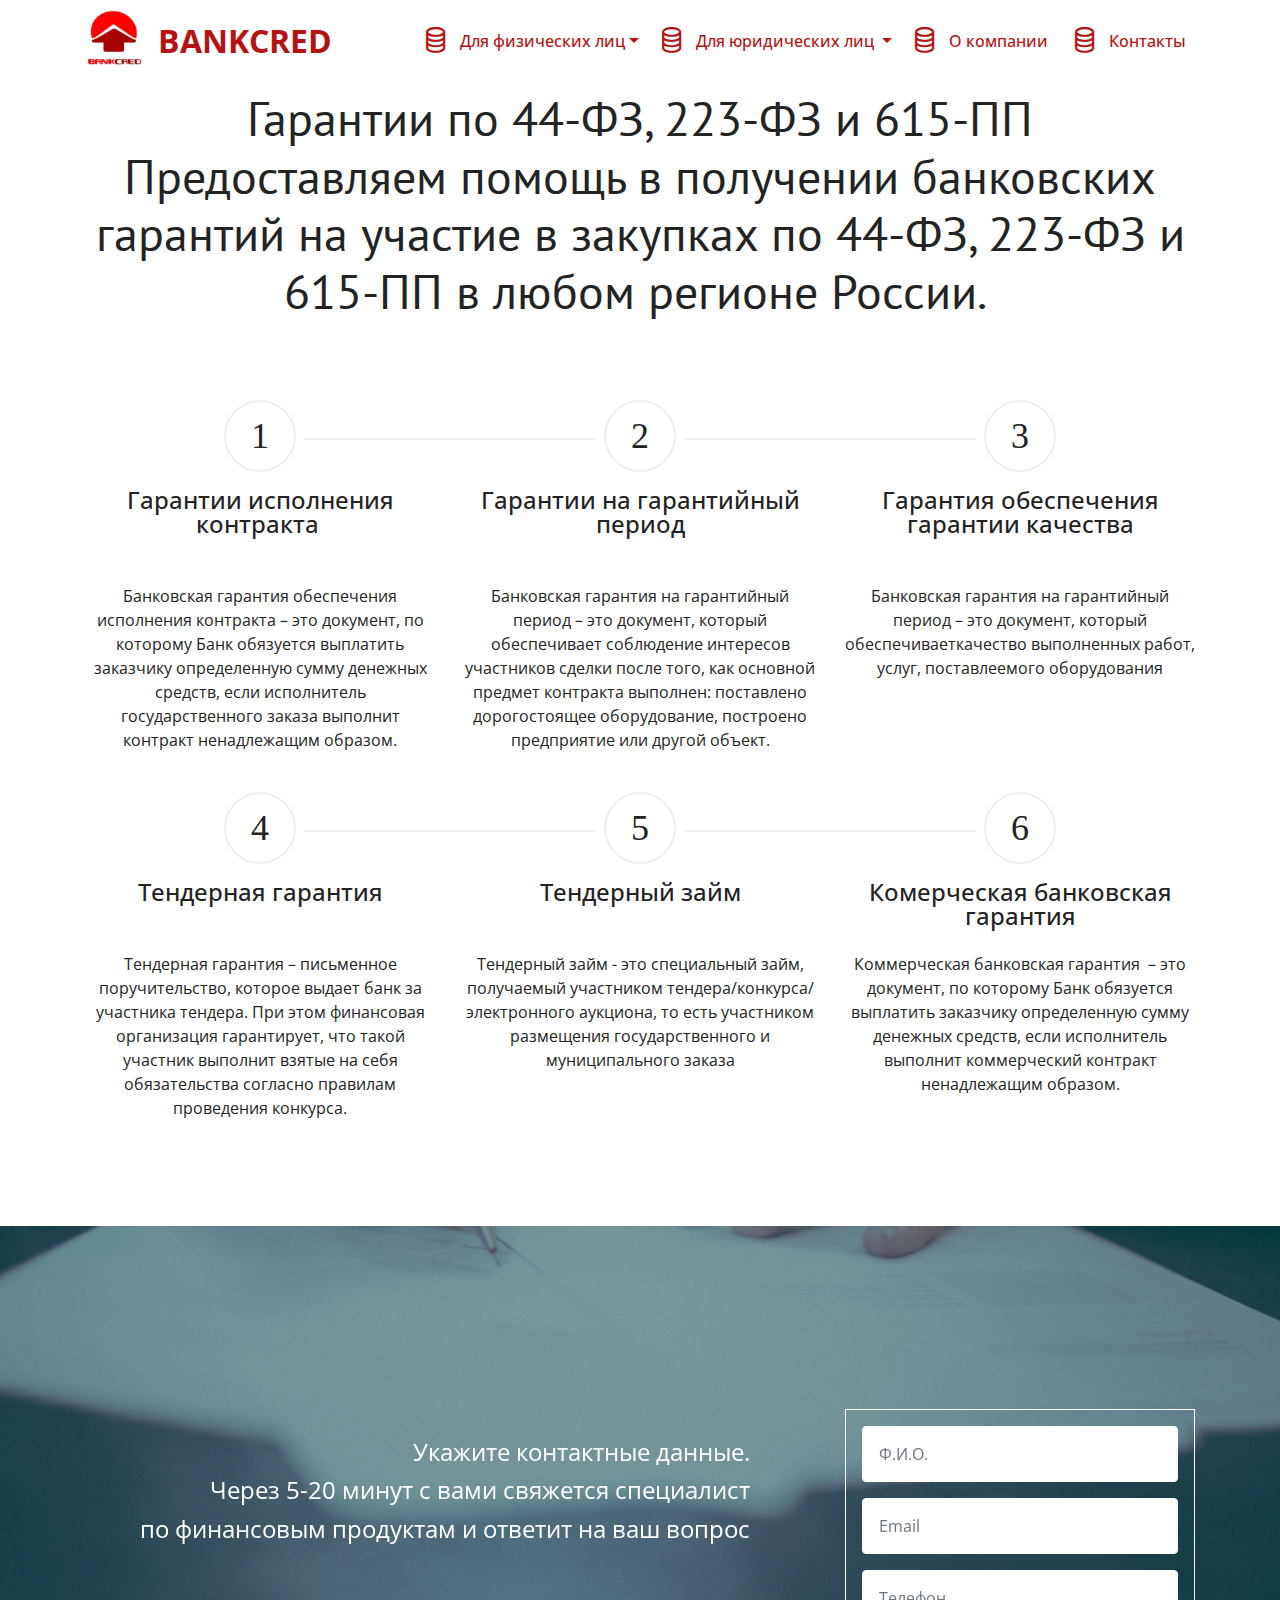
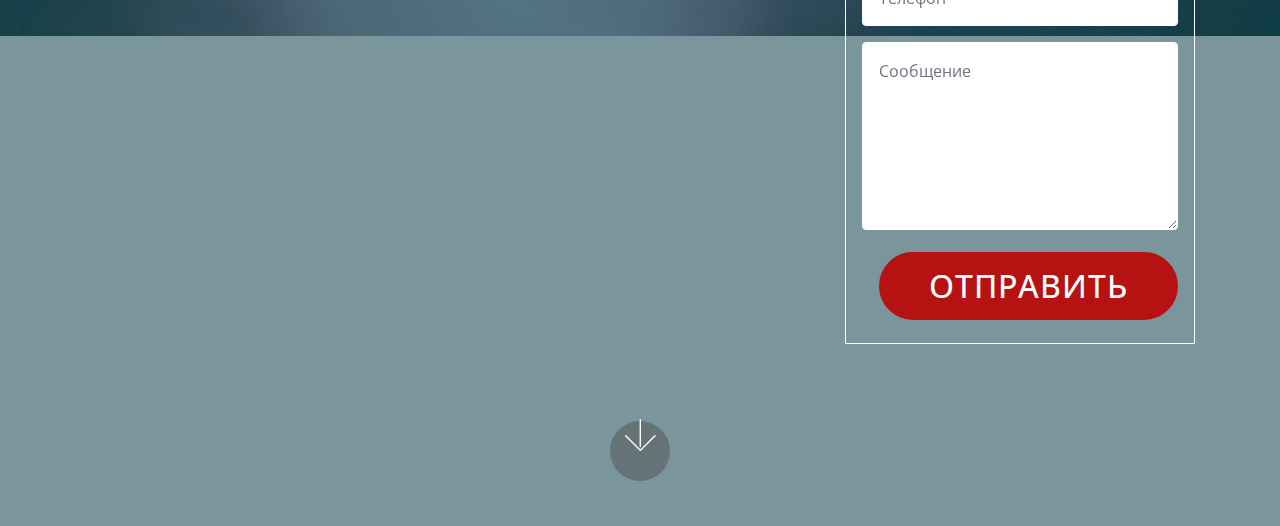
==== bankgarantees.html @ 9b6e18b3 "create github pages" ====
<!DOCTYPE html>
<html  >
<head>
  <!-- Site made with Mobirise Website Builder v4.11.3, https://mobirise.com -->
  <meta charset="UTF-8">
  <meta http-equiv="X-UA-Compatible" content="IE=edge">
  <meta name="generator" content="Mobirise v4.11.3, mobirise.com">
  <meta name="viewport" content="width=device-width, initial-scale=1, minimum-scale=1">
  <link rel="shortcut icon" href="assets/images/1-96x96.png" type="image/x-icon">
  <meta name="description" content="">
  
  <title>BankCred - Банковские гарантии</title>
  <link rel="stylesheet" href="assets/web/assets/mobirise-icons/mobirise-icons.css">
  <link rel="stylesheet" href="assets/web/assets/mobirise-icons2/mobirise2.css">
  <link rel="stylesheet" href="assets/bootstrap/css/bootstrap.min.css">
  <link rel="stylesheet" href="assets/bootstrap/css/bootstrap-grid.min.css">
  <link rel="stylesheet" href="assets/bootstrap/css/bootstrap-reboot.min.css">
  <link rel="stylesheet" href="assets/tether/tether.min.css">
  <link rel="stylesheet" href="assets/dropdown/css/style.css">
  <link rel="stylesheet" href="assets/theme/css/style.css">
  <link rel="preload" as="style" href="assets/mobirise/css/mbr-additional.css"><link rel="stylesheet" href="assets/mobirise/css/mbr-additional.css" type="text/css">
  
  
  
</head>
<body>
  <section class="menu cid-qTkzRZLJNu" once="menu" id="menu1-b">

    

    <nav class="navbar navbar-expand beta-menu navbar-dropdown align-items-center navbar-toggleable-sm">
        <button class="navbar-toggler navbar-toggler-right" type="button" data-toggle="collapse" data-target="#navbarSupportedContent" aria-controls="navbarSupportedContent" aria-expanded="false" aria-label="Toggle navigation">
            <div class="hamburger">
                <span></span>
                <span></span>
                <span></span>
                <span></span>
            </div>
        </button>
        <div class="menu-logo">
            <div class="navbar-brand">
                <span class="navbar-logo">
                    <a href="https://mobirise.com">
                         <img src="assets/images/1-96x96.png" alt="Mobirise" title="" style="height: 4.1rem;">
                    </a>
                </span>
                <span class="navbar-caption-wrap"><a class="navbar-caption text-secondary display-4" href="https://mobirise.com">BANKCRED</a></span>
            </div>
        </div>
        <div class="collapse navbar-collapse" id="navbarSupportedContent">
            <ul class="navbar-nav nav-dropdown nav-right" data-app-modern-menu="true"><li class="nav-item">
                    <a class="nav-link link text-secondary display-7" href="https://mobirise.com">
                        </a>
                </li>
                <li class="nav-item dropdown">
                    <a class="nav-link link text-secondary dropdown-toggle display-7" href="https://mobirise.com" data-toggle="dropdown-submenu" aria-expanded="false"><span class="mobi-mbri mobi-mbri-database mbr-iconfont mbr-iconfont-btn"></span>Для физических лиц</a><div class="dropdown-menu"><a class="text-secondary dropdown-item display-7" href="https://mobirise.com">Потребительское кредитование</a><a class="text-secondary dropdown-item display-7" href="https://mobirise.com">Ипотека</a><a class="text-secondary dropdown-item display-7" href="https://mobirise.com">Кредит под залог недвижимости</a></div>
                </li><li class="nav-item dropdown"><a class="nav-link link text-secondary dropdown-toggle display-7" href="https://mobirise.com" data-toggle="dropdown-submenu" aria-expanded="false"><span class="mobi-mbri mobi-mbri-database mbr-iconfont mbr-iconfont-btn"></span>Для юридических лиц&nbsp;</a><div class="dropdown-menu"><a class="text-secondary dropdown-item display-7" href="creditul.html">Кредиты</a><a class="text-secondary dropdown-item display-7" href="bankgarantees.html" aria-expanded="false">Банковские гарантии</a><a class="text-secondary dropdown-item display-7" href="https://mobirise.com" aria-expanded="false">Факторинг</a><a class="text-secondary dropdown-item display-7" href="https://mobirise.com" aria-expanded="false">РКО<br><br></a></div></li><li class="nav-item"><a class="nav-link link text-secondary display-7" href="https://mobirise.com"><span class="mobi-mbri mobi-mbri-database mbr-iconfont mbr-iconfont-btn"></span>О компании&nbsp;</a></li><li class="nav-item"><a class="nav-link link text-secondary display-7" href="https://mobirise.com"><span class="mobi-mbri mobi-mbri-database mbr-iconfont mbr-iconfont-btn"></span>Контакты&nbsp;</a></li></ul>
            
        </div>
    </nav>
</section>

<section class="engine"><a href="https://mobirise.info/k">how to develop your own website</a></section><section class="step2 cid-rHNkxUbQtf" id="step2-c">

    

    
    
    <div class="container">
        <h2 class="mbr-section-title pb-3 mbr-fonts-style align-center display-2">Гарантии по 44-ФЗ, 223-ФЗ и 615-ПП 
<div>Предоставляем помощь в получении банковских гарантий на участие в закупках по 44-ФЗ, 223-ФЗ и 615-ПП в любом регионе России.&nbsp;</div></h2>
        <h3 class="mbr-section-subtitle pb-5 mbr-fonts-style align-center display-5"></h3>
        <div class="step-container row justify-content-center">
            <div class="card col-12 pb-4 col-md-4 separline">
                <div class="step-element">
                    <div class="step-wrapper pb-3">
                        <h3 class="step d-flex align-items-center justify-content-center m-auto">
                            1
                        </h3>
                    </div>          
                    <div class="step-text-content align-center">
                        <h4 class="mbr-step-title pb-3 mbr-fonts-style display-5">
                        <div><span style="color: inherit; font-size: 1.5rem; background-color: transparent;">Гарантии исполнения контракта&nbsp;</span><br></div><div><br></div></h4>
                        <p class="mbr-step-text mbr-fonts-style display-7">Банковская гарантия обеспечения исполнения контракта – это документ, по которому Банк обязуется выплатить заказчику определенную сумму денежных средств, если исполнитель государственного заказа выполнит контракт ненадлежащим образом.</p>
                    </div>
                </div>
            </div>

            <div class="card col-12 separline pb-4 col-md-4">
                <div class="step-element">
                    <div class="step-wrapper pb-3">
                        <h3 class="step d-flex align-items-center justify-content-center m-auto">
                            2
                        </h3>
                    </div>          
                    <div class="step-text-content align-center">
                        <h4 class="mbr-step-title pb-3 mbr-fonts-style display-5">Гарантии на гарантийный период</h4>
                        <p class="mbr-step-text mbr-fonts-style display-7">
                            <br>Банковская гарантия на гарантийный период – это документ, который обеспечивает соблюдение интересов участников сделки после того, как основной предмет контракта выполнен: поставлено дорогостоящее оборудование, построено предприятие или другой объект.</p>
                    </div>
                </div>
            </div>

            <div class="card col-md-4 col-12 separline pb-4">
                <div class="step-element">
                    <div class="step-wrapper pb-3">
                        <h3 class="step d-flex align-items-center justify-content-center m-auto">
                            3
                        </h3>
                    </div>          
                    <div class="step-text-content align-center">
                        <h4 class="mbr-step-title pb-3 mbr-fonts-style display-5">Гарантия обеспечения гарантии качества</h4>
                        <p class="mbr-step-text mbr-fonts-style display-7">
                            <br>Банковская гарантия на гарантийный период – это документ, который обеспечиваеткачество выполненных работ, услуг, поставлеемого оборудования</p>
                    </div>
                </div>
            </div>

            <div class="card col-12 separline col-md-4">
                <div class="step-element">
                    <div class="step-wrapper pb-3">
                        <h3 class="step d-flex align-items-center justify-content-center m-auto">
                            4
                        </h3>
                    </div>          
                    <div class="step-text-content align-center">
                        <h4 class="mbr-step-title pb-3 mbr-fonts-style display-5">Тендерная гарантия</h4>
                        <p class="mbr-step-text mbr-fonts-style display-7">
                            <br>Тендерная гарантия – письменное поручительство, которое выдает банк за участника тендера. При этом финансовая организация гарантирует, что такой участник выполнит взятые на себя обязательства согласно правилам проведения конкурса.
                        </p>
                    </div>
                </div>
            </div>
            
            <div class="card col-12 separline col-md-4">
                <div class="step-element">
                    <div class="step-wrapper pb-3">
                        <h3 class="step d-flex align-items-center justify-content-center m-auto">
                            5
                        </h3>
                    </div>          
                    <div class="step-text-content align-center">
                        <h4 class="mbr-step-title pb-3 mbr-fonts-style display-5">Тендерный займ</h4>
                        <p class="mbr-step-text mbr-fonts-style display-7"><br>Тендерный займ - это специальный займ, получаемый участником тендера/конкурса/электронного аукциона, то есть участником размещения государственного и муниципального заказа</p>
                    </div>
                </div>
            </div>
            
            <div class="card col-md-4 col-12 separline last-child">
                <div class="step-element">
                    <div class="step-wrapper pb-3">
                        <h3 class="step d-flex align-items-center justify-content-center m-auto">
                            6
                        </h3>
                    </div>          
                    <div class="step-text-content align-center">
                        <h4 class="mbr-step-title pb-3 mbr-fonts-style display-5">
                            Комерческая банковская гарантия</h4>
                        <p class="mbr-step-text mbr-fonts-style display-7">Коммерческая банковская гарантия &nbsp;– это документ, по которому Банк обязуется выплатить заказчику определенную сумму денежных средств, если исполнитель выполнит коммерческий контракт ненадлежащим образом.
                        </p>
                    </div>
                </div>
            </div>
            
            
            
            
            
            
        </div>
    </div>
</section>

<section class="header15 cid-rHNnzCZOER mbr-fullscreen mbr-parallax-background" id="header15-d">

    

    <div class="mbr-overlay" style="opacity: 0.5; background-color: rgb(7, 59, 76);"></div>

    <div class="container align-right">
        <div class="row">
            <div class="mbr-white col-lg-8 col-md-7 content-container">
                <h1 class="mbr-section-title mbr-bold pb-3 mbr-fonts-style display-1"></h1>
                <p class="mbr-text pb-3 mbr-fonts-style display-5">Укажите контактные данные.
<br>Через 5-20 минут с вами свяжется специалист
<br>по финансовым продуктам и ответит на ваш вопрос
<br><br></p>
            </div>
            <div class="col-lg-4 col-md-5">
                <div class="form-container">
                    <div class="media-container-column" data-form-type="formoid">
                        <!---Formbuilder Form--->
                        <form action="https://mobirise.com/" method="POST" class="mbr-form form-with-styler" data-form-title="Mobirise Form"><input type="hidden" name="email" data-form-email="true" value="pO7kcsTpYhIQNvqwbjmgaB/+DO9U1n4OhLAc3SqmF/vE5QjM8/lZtUV0wTfQQYAG2y0/uoO802zD52jsYmv5XlW+Yu9QUCCVnLFAp8DqKsV9IHlPa+q/Irt/q0oVUUEE">
                            <div class="row">
                                <div hidden="hidden" data-form-alert="" class="alert alert-success col-12">Спасибо, мы скоро с Вами свяжемся!</div>
                                <div hidden="hidden" data-form-alert-danger="" class="alert alert-danger col-12">
                                </div>
                            </div>
                            <div class="dragArea row">
                                <div class="col-md-12 form-group " data-for="name">
                                    <input type="text" name="name" placeholder="Ф.И.О." data-form-field="Name" required="required" class="form-control px-3 display-7" id="name-header15-d">
                                </div>
                                <div class="col-md-12 form-group " data-for="email">
                                    <input type="email" name="email" placeholder="Email" data-form-field="Email" required="required" class="form-control px-3 display-7" id="email-header15-d">
                                </div>
                                <div data-for="phone" class="col-md-12 form-group ">
                                    <input type="tel" name="phone" placeholder="Телефон" data-form-field="Phone" class="form-control px-3 display-7" id="phone-header15-d">
                                </div>
                                <div data-for="message" class="col-md-12 form-group ">
                                    <textarea name="message" placeholder="Сообщение" data-form-field="Message" class="form-control px-3 display-7" id="message-header15-d"></textarea>
                                </div>
                                <div class="col-md-12 input-group-btn">
                                    <button type="submit" class="btn btn-secondary btn-form display-4">ОТПРАВИТЬ</button>
                                </div>
                            </div>
                        </form><!---Formbuilder Form--->
                    </div>
                </div>
            </div>
        </div>
    </div>
    <div class="mbr-arrow hidden-sm-down" aria-hidden="true">
        <a href="#next">
            <i class="mbri-down mbr-iconfont"></i>
        </a>
    </div>
</section>


  <script src="assets/web/assets/jquery/jquery.min.js"></script>
  <script src="assets/popper/popper.min.js"></script>
  <script src="assets/bootstrap/js/bootstrap.min.js"></script>
  <script src="assets/smoothscroll/smooth-scroll.js"></script>
  <script src="assets/tether/tether.min.js"></script>
  <script src="assets/touchswipe/jquery.touch-swipe.min.js"></script>
  <script src="assets/parallax/jarallax.min.js"></script>
  <script src="assets/dropdown/js/nav-dropdown.js"></script>
  <script src="assets/dropdown/js/navbar-dropdown.js"></script>
  <script src="assets/theme/js/script.js"></script>
  <script src="assets/formoid/formoid.min.js"></script>
  
  
</body>
</html>
---- assets/web/assets/mobirise-icons/mobirise-icons.css ----
@font-face {
  font-family: 'MobiriseIcons';
  src:  url('mobirise-icons.eot?spat4u');
  src:  url('mobirise-icons.eot?spat4u#iefix') format('embedded-opentype'),
    url('mobirise-icons.ttf?spat4u') format('truetype'),
    url('mobirise-icons.woff?spat4u') format('woff'),
    url('mobirise-icons.svg?spat4u#MobiriseIcons') format('svg');
  font-weight: normal;
  font-style: normal;
  font-display: swap;
}

[class^="mbri-"], [class*=" mbri-"] {
  /* use !important to prevent issues with browser extensions that change fonts */
  font-family: MobiriseIcons !important;
  speak: none;
  font-style: normal;
  font-weight: normal;
  font-variant: normal;
  text-transform: none;
  line-height: 1;

  /* Better Font Rendering =========== */
  -webkit-font-smoothing: antialiased;
  -moz-osx-font-smoothing: grayscale;
}

.mbri-add-submenu:before {
  content: "\e900";
}
.mbri-alert:before {
  content: "\e901";
}
.mbri-align-center:before {
  content: "\e902";
}
.mbri-align-justify:before {
  content: "\e903";
}
.mbri-align-left:before {
  content: "\e904";
}
.mbri-align-right:before {
  content: "\e905";
}
.mbri-android:before {
  content: "\e906";
}
.mbri-apple:before {
  content: "\e907";
}
.mbri-arrow-down:before {
  content: "\e908";
}
.mbri-arrow-next:before {
  content: "\e909";
}
.mbri-arrow-prev:before {
  content: "\e90a";
}
.mbri-arrow-up:before {
  content: "\e90b";
}
.mbri-bold:before {
  content: "\e90c";
}
.mbri-bookmark:before {
  content: "\e90d";
}
.mbri-bootstrap:before {
  content: "\e90e";
}
.mbri-briefcase:before {
  content: "\e90f";
}
.mbri-browse:before {
  content: "\e910";
}
.mbri-bulleted-list:before {
  content: "\e911";
}
.mbri-calendar:before {
  content: "\e912";
}
.mbri-camera:before {
  content: "\e913";
}
.mbri-cart-add:before {
  content: "\e914";
}
.mbri-cart-full:before {
  content: "\e915";
}
.mbri-cash:before {
  content: "\e916";
}
.mbri-change-style:before {
  content: "\e917";
}
.mbri-chat:before {
  content: "\e918";
}
.mbri-clock:before {
  content: "\e919";
}
.mbri-close:before {
  content: "\e91a";
}
.mbri-cloud:before {
  content: "\e91b";
}
.mbri-code:before {
  content: "\e91c";
}
.mbri-contact-form:before {
  content: "\e91d";
}
.mbri-credit-card:before {
  content: "\e91e";
}
.mbri-cursor-click:before {
  content: "\e91f";
}
.mbri-cust-feedback:before {
  content: "\e920";
}
.mbri-database:before {
  content: "\e921";
}
.mbri-delivery:before {
  content: "\e922";
}
.mbri-desktop:before {
  content: "\e923";
}
.mbri-devices:before {
  content: "\e924";
}
.mbri-down:before {
  content: "\e925";
}
.mbri-download:before {
  content: "\e989";
}
.mbri-drag-n-drop:before {
  content: "\e927";
}
.mbri-drag-n-drop2:before {
  content: "\e928";
}
.mbri-edit:before {
  content: "\e929";
}
.mbri-edit2:before {
  content: "\e92a";
}
.mbri-error:before {
  content: "\e92b";
}
.mbri-extension:before {
  content: "\e92c";
}
.mbri-features:before {
  content: "\e92d";
}
.mbri-file:before {
  content: "\e92e";
}
.mbri-flag:before {
  content: "\e92f";
}
.mbri-folder:before {
  content: "\e930";
}
.mbri-gift:before {
  content: "\e931";
}
.mbri-github:before {
  content: "\e932";
}
.mbri-globe:before {
  content: "\e933";
}
.mbri-globe-2:before {
  content: "\e934";
}
.mbri-growing-chart:before {
  content: "\e935";
}
.mbri-hearth:before {
  content: "\e936";
}
.mbri-help:before {
  content: "\e937";
}
.mbri-home:before {
  content: "\e938";
}
.mbri-hot-cup:before {
  content: "\e939";
}
.mbri-idea:before {
  content: "\e93a";
}
.mbri-image-gallery:before {
  content: "\e93b";
}
.mbri-image-slider:before {
  content: "\e93c";
}
.mbri-info:before {
  content: "\e93d";
}
.mbri-italic:before {
  content: "\e93e";
}
.mbri-key:before {
  content: "\e93f";
}
.mbri-laptop:before {
  content: "\e940";
}
.mbri-layers:before {
  content: "\e941";
}
.mbri-left-right:before {
  content: "\e942";
}
.mbri-left:before {
  content: "\e943";
}
.mbri-letter:before {
  content: "\e944";
}
.mbri-like:before {
  content: "\e945";
}
.mbri-link:before {
  content: "\e946";
}
.mbri-lock:before {
  content: "\e947";
}
.mbri-login:before {
  content: "\e948";
}
.mbri-logout:before {
  content: "\e949";
}
.mbri-magic-stick:before {
  content: "\e94a";
}
.mbri-map-pin:before {
  content: "\e94b";
}
.mbri-menu:before {
  content: "\e94c";
}
.mbri-mobile:before {
  content: "\e94d";
}
.mbri-mobile2:before {
  content: "\e94e";
}
.mbri-mobirise:before {
  content: "\e94f";
}
.mbri-more-horizontal:before {
  content: "\e950";
}
.mbri-more-vertical:before {
  content: "\e951";
}
.mbri-music:before {
  content: "\e952";
}
.mbri-new-file:before {
  content: "\e953";
}
.mbri-numbered-list:before {
  content: "\e954";
}
.mbri-opened-folder:before {
  content: "\e955";
}
.mbri-pages:before {
  content: "\e956";
}
.mbri-paper-plane:before {
  content: "\e957";
}
.mbri-paperclip:before {
  content: "\e958";
}
.mbri-photo:before {
  content: "\e959";
}
.mbri-photos:before {
  content: "\e95a";
}
.mbri-pin:before {
  content: "\e95b";
}
.mbri-play:before {
  content: "\e95c";
}
.mbri-plus:before {
  content: "\e95d";
}
.mbri-preview:before {
  content: "\e95e";
}
.mbri-print:before {
  content: "\e95f";
}
.mbri-protect:before {
  content: "\e960";
}
.mbri-question:before {
  content: "\e961";
}
.mbri-quote-left:before {
  content: "\e962";
}
.mbri-quote-right:before {
  content: "\e963";
}
.mbri-refresh:before {
  content: "\e964";
}
.mbri-responsive:before {
  content: "\e965";
}
.mbri-right:before {
  content: "\e966";
}
.mbri-rocket:before {
  content: "\e967";
}
.mbri-sad-face:before {
  content: "\e968";
}
.mbri-sale:before {
  content: "\e969";
}
.mbri-save:before {
  content: "\e96a";
}
.mbri-search:before {
  content: "\e96b";
}
.mbri-setting:before {
  content: "\e96c";
}
.mbri-setting2:before {
  content: "\e96d";
}
.mbri-setting3:before {
  content: "\e96e";
}
.mbri-share:before {
  content: "\e96f";
}
.mbri-shopping-bag:before {
  content: "\e970";
}
.mbri-shopping-basket:before {
  content: "\e971";
}
.mbri-shopping-cart:before {
  content: "\e972";
}
.mbri-sites:before {
  content: "\e973";
}
.mbri-smile-face:before {
  content: "\e974";
}
.mbri-speed:before {
  content: "\e975";
}
.mbri-star:before {
  content: "\e976";
}
.mbri-success:before {
  content: "\e977";
}
.mbri-sun:before {
  content: "\e978";
}
.mbri-sun2:before {
  content: "\e979";
}
.mbri-tablet:before {
  content: "\e97a";
}
.mbri-tablet-vertical:before {
  content: "\e97b";
}
.mbri-target:before {
  content: "\e97c";
}
.mbri-timer:before {
  content: "\e97d";
}
.mbri-to-ftp:before {
  content: "\e97e";
}
.mbri-to-local-drive:before {
  content: "\e97f";
}
.mbri-touch-swipe:before {
  content: "\e980";
}
.mbri-touch:before {
  content: "\e981";
}
.mbri-trash:before {
  content: "\e982";
}
.mbri-underline:before {
  content: "\e983";
}
.mbri-unlink:before {
  content: "\e984";
}
.mbri-unlock:before {
  content: "\e985";
}
.mbri-up-down:before {
  content: "\e986";
}
.mbri-up:before {
  content: "\e987";
}
.mbri-update:before {
  content: "\e988";
}
.mbri-upload:before {
 content: "\e926"; 
}
.mbri-user:before {
  content: "\e98a";
}
.mbri-user2:before {
  content: "\e98b";
}
.mbri-users:before {
  content: "\e98c";
}
.mbri-video:before {
  content: "\e98d";
}
.mbri-video-play:before {
  content: "\e98e";
}
.mbri-watch:before {
  content: "\e98f";
}
.mbri-website-theme:before {
  content: "\e990";
}
.mbri-wifi:before {
  content: "\e991";
}
.mbri-windows:before {
  content: "\e992";
}
.mbri-zoom-out:before {
  content: "\e993";
}
.mbri-redo:before {
  content: "\e994";
}
.mbri-undo:before {
  content: "\e995";
}
---- assets/web/assets/mobirise-icons2/mobirise2.css ----
@font-face {
  font-family: 'Moririse2';
  font-display: swap;
  src:  url('mobirise2.eot?f2bix4');
  src:  url('mobirise2.eot?f2bix4#iefix') format('embedded-opentype'),
    url('mobirise2.ttf?f2bix4') format('truetype'),
    url('mobirise2.woff?f2bix4') format('woff'),
    url('mobirise2.svg?f2bix4#mobirise2') format('svg');
  font-weight: normal;
  font-style: normal;
}

[class^="mobi-"], [class*=" mobi-"] {
  /* use !important to prevent issues with browser extensions that change fonts */
  font-family: 'Moririse2' !important;
  speak: none;
  font-style: normal;
  font-weight: normal;
  font-variant: normal;
  text-transform: none;
  line-height: 1;

  /* Better Font Rendering =========== */
  -webkit-font-smoothing: antialiased;
  -moz-osx-font-smoothing: grayscale;
}

.mobi-mbri-add-submenu:before {
  content: "\e900";
}
.mobi-mbri-alert:before {
  content: "\e901";
}
.mobi-mbri-align-center:before {
  content: "\e902";
}
.mobi-mbri-align-justify:before {
  content: "\e903";
}
.mobi-mbri-align-left:before {
  content: "\e904";
}
.mobi-mbri-align-right:before {
  content: "\e905";
}
.mobi-mbri-android:before {
  content: "\e906";
}
.mobi-mbri-apple:before {
  content: "\e907";
}
.mobi-mbri-arrow-down:before {
  content: "\e908";
}
.mobi-mbri-arrow-next:before {
  content: "\e909";
}
.mobi-mbri-arrow-prev:before {
  content: "\e90a";
}
.mobi-mbri-arrow-up:before {
  content: "\e90b";
}
.mobi-mbri-bold:before {
  content: "\e90c";
}
.mobi-mbri-bookmark:before {
  content: "\e90d";
}
.mobi-mbri-bootstrap:before {
  content: "\e90e";
}
.mobi-mbri-briefcase:before {
  content: "\e90f";
}
.mobi-mbri-browse:before {
  content: "\e910";
}
.mobi-mbri-bulleted-list:before {
  content: "\e911";
}
.mobi-mbri-calendar:before {
  content: "\e912";
}
.mobi-mbri-camera:before {
  content: "\e913";
}
.mobi-mbri-cart-add:before {
  content: "\e914";
}
.mobi-mbri-cart-full:before {
  content: "\e915";
}
.mobi-mbri-cash:before {
  content: "\e916";
}
.mobi-mbri-change-style:before {
  content: "\e917";
}
.mobi-mbri-chat:before {
  content: "\e918";
}
.mobi-mbri-clock:before {
  content: "\e919";
}
.mobi-mbri-close:before {
  content: "\e91a";
}
.mobi-mbri-cloud:before {
  content: "\e91b";
}
.mobi-mbri-code:before {
  content: "\e91c";
}
.mobi-mbri-contact-form:before {
  content: "\e91d";
}
.mobi-mbri-credit-card:before {
  content: "\e91e";
}
.mobi-mbri-cursor-click:before {
  content: "\e91f";
}
.mobi-mbri-cust-feedback:before {
  content: "\e920";
}
.mobi-mbri-database:before {
  content: "\e921";
}
.mobi-mbri-delivery:before {
  content: "\e922";
}
.mobi-mbri-desktop:before {
  content: "\e923";
}
.mobi-mbri-devices:before {
  content: "\e924";
}
.mobi-mbri-down:before {
  content: "\e925";
}
.mobi-mbri-download-2:before {
  content: "\e926";
}
.mobi-mbri-download:before {
  content: "\e927";
}
.mobi-mbri-drag-n-drop-2:before {
  content: "\e928";
}
.mobi-mbri-drag-n-drop:before {
  content: "\e929";
}
.mobi-mbri-edit-2:before {
  content: "\e92a";
}
.mobi-mbri-edit:before {
  content: "\e92b";
}
.mobi-mbri-error:before {
  content: "\e92c";
}
.mobi-mbri-extension:before {
  content: "\e92d";
}
.mobi-mbri-features:before {
  content: "\e92e";
}
.mobi-mbri-file:before {
  content: "\e92f";
}
.mobi-mbri-flag:before {
  content: "\e930";
}
.mobi-mbri-folder:before {
  content: "\e931";
}
.mobi-mbri-gift:before {
  content: "\e932";
}
.mobi-mbri-github:before {
  content: "\e933";
}
.mobi-mbri-globe-2:before {
  content: "\e934";
}
.mobi-mbri-globe:before {
  content: "\e935";
}
.mobi-mbri-growing-chart:before {
  content: "\e936";
}
.mobi-mbri-hearth:before {
  content: "\e937";
}
.mobi-mbri-help:before {
  content: "\e938";
}
.mobi-mbri-home:before {
  content: "\e939";
}
.mobi-mbri-hot-cup:before {
  content: "\e93a";
}
.mobi-mbri-idea:before {
  content: "\e93b";
}
.mobi-mbri-image-gallery:before {
  content: "\e93c";
}
.mobi-mbri-image-slider:before {
  content: "\e93d";
}
.mobi-mbri-info:before {
  content: "\e93e";
}
.mobi-mbri-italic:before {
  content: "\e93f";
}
.mobi-mbri-key:before {
  content: "\e940";
}
.mobi-mbri-laptop:before {
  content: "\e941";
}
.mobi-mbri-layers:before {
  content: "\e942";
}
.mobi-mbri-left-right:before {
  content: "\e943";
}
.mobi-mbri-left:before {
  content: "\e944";
}
.mobi-mbri-letter:before {
  content: "\e945";
}
.mobi-mbri-like:before {
  content: "\e946";
}
.mobi-mbri-link:before {
  content: "\e947";
}
.mobi-mbri-lock:before {
  content: "\e948";
}
.mobi-mbri-login:before {
  content: "\e949";
}
.mobi-mbri-logout:before {
  content: "\e94a";
}
.mobi-mbri-magic-stick:before {
  content: "\e94b";
}
.mobi-mbri-map-pin:before {
  content: "\e94c";
}
.mobi-mbri-menu:before {
  content: "\e94d";
}
.mobi-mbri-mobile-2:before {
  content: "\e94e";
}
.mobi-mbri-mobile-horizontal:before {
  content: "\e94f";
}
.mobi-mbri-mobile:before {
  content: "\e950";
}
.mobi-mbri-mobirise:before {
  content: "\e951";
}
.mobi-mbri-more-horizontal:before {
  content: "\e952";
}
.mobi-mbri-more-vertical:before {
  content: "\e953";
}
.mobi-mbri-music:before {
  content: "\e954";
}
.mobi-mbri-new-file:before {
  content: "\e955";
}
.mobi-mbri-numbered-list:before {
  content: "\e956";
}
.mobi-mbri-opened-folder:before {
  content: "\e957";
}
.mobi-mbri-pages:before {
  content: "\e958";
}
.mobi-mbri-paper-plane:before {
  content: "\e959";
}
.mobi-mbri-paperclip:before {
  content: "\e95a";
}
.mobi-mbri-phone:before {
  content: "\e95b";
}
.mobi-mbri-photo:before {
  content: "\e95c";
}
.mobi-mbri-photos:before {
  content: "\e95d";
}
.mobi-mbri-pin:before {
  content: "\e95e";
}
.mobi-mbri-play:before {
  content: "\e95f";
}
.mobi-mbri-plus:before {
  content: "\e960";
}
.mobi-mbri-preview:before {
  content: "\e961";
}
.mobi-mbri-print:before {
  content: "\e962";
}
.mobi-mbri-protect:before {
  content: "\e963";
}
.mobi-mbri-question:before {
  content: "\e964";
}
.mobi-mbri-quote-left:before {
  content: "\e965";
}
.mobi-mbri-quote-right:before {
  content: "\e966";
}
.mobi-mbri-redo:before {
  content: "\e967";
}
.mobi-mbri-refresh:before {
  content: "\e968";
}
.mobi-mbri-responsive-2:before {
  content: "\e969";
}
.mobi-mbri-responsive:before {
  content: "\e96a";
}
.mobi-mbri-right:before {
  content: "\e96b";
}
.mobi-mbri-rocket:before {
  content: "\e96c";
}
.mobi-mbri-sad-face:before {
  content: "\e96d";
}
.mobi-mbri-sale:before {
  content: "\e96e";
}
.mobi-mbri-save:before {
  content: "\e96f";
}
.mobi-mbri-search:before {
  content: "\e970";
}
.mobi-mbri-setting-2:before {
  content: "\e971";
}
.mobi-mbri-setting-3:before {
  content: "\e972";
}
.mobi-mbri-setting:before {
  content: "\e973";
}
.mobi-mbri-share:before {
  content: "\e974";
}
.mobi-mbri-shopping-bag:before {
  content: "\e975";
}
.mobi-mbri-shopping-basket:before {
  content: "\e976";
}
.mobi-mbri-shopping-cart:before {
  content: "\e977";
}
.mobi-mbri-sites:before {
  content: "\e978";
}
.mobi-mbri-smile-face:before {
  content: "\e979";
}
.mobi-mbri-speed:before {
  content: "\e97a";
}
.mobi-mbri-star:before {
  content: "\e97b";
}
.mobi-mbri-success:before {
  content: "\e97c";
}
.mobi-mbri-sun:before {
  content: "\e97d";
}
.mobi-mbri-sun2:before {
  content: "\e97e";
}
.mobi-mbri-tablet-vertical:before {
  content: "\e97f";
}
.mobi-mbri-tablet:before {
  content: "\e980";
}
.mobi-mbri-target:before {
  content: "\e981";
}
.mobi-mbri-timer:before {
  content: "\e982";
}
.mobi-mbri-to-ftp:before {
  content: "\e983";
}
.mobi-mbri-to-local-drive:before {
  content: "\e984";
}
.mobi-mbri-touch-swipe:before {
  content: "\e985";
}
.mobi-mbri-touch:before {
  content: "\e986";
}
.mobi-mbri-trash:before {
  content: "\e987";
}
.mobi-mbri-underline:before {
  content: "\e988";
}
.mobi-mbri-undo:before {
  content: "\e989";
}
.mobi-mbri-unlink:before {
  content: "\e98a";
}
.mobi-mbri-unlock:before {
  content: "\e98b";
}
.mobi-mbri-up-down:before {
  content: "\e98c";
}
.mobi-mbri-up:before {
  content: "\e98d";
}
.mobi-mbri-update:before {
  content: "\e98e";
}
.mobi-mbri-upload-2:before {
  content: "\e98f";
}
.mobi-mbri-upload:before {
  content: "\e990";
}
.mobi-mbri-user-2:before {
  content: "\e991";
}
.mobi-mbri-user:before {
  content: "\e992";
}
.mobi-mbri-users:before {
  content: "\e993";
}
.mobi-mbri-video-play:before {
  content: "\e994";
}
.mobi-mbri-video:before {
  content: "\e995";
}
.mobi-mbri-watch:before {
  content: "\e996";
}
.mobi-mbri-website-theme-2:before {
  content: "\e997";
}
.mobi-mbri-website-theme:before {
  content: "\e998";
}
.mobi-mbri-wifi:before {
  content: "\e999";
}
.mobi-mbri-windows:before {
  content: "\e99a";
}
.mobi-mbri-zoom-in:before {
  content: "\e99b";
}
.mobi-mbri-zoom-out:before {
  content: "\e99c";
}
---- assets/dropdown/css/style.css ----
.navbar-dropdown {
  left: 0;
  padding: 0;
  position: absolute;
  right: 0;
  top: 0;
  transition: all 0.45s ease;
  z-index: 1030;
  background: #282828; }
  .navbar-dropdown .navbar-logo {
    margin-right: 0.8rem;
    transition: margin 0.3s ease-in-out;
    vertical-align: middle; }
    .navbar-dropdown .navbar-logo img {
      height: 3.125rem;
      transition: all 0.3s ease-in-out; }
    .navbar-dropdown .navbar-logo.mbr-iconfont {
      font-size: 3.125rem;
      line-height: 3.125rem; }
  .navbar-dropdown .navbar-caption {
    font-weight: 700;
    white-space: normal;
    vertical-align: -4px;
    line-height: 3.125rem !important; }
    .navbar-dropdown .navbar-caption, .navbar-dropdown .navbar-caption:hover {
      color: inherit;
      text-decoration: none; }
  .navbar-dropdown .mbr-iconfont + .navbar-caption {
    vertical-align: -1px; }
  .navbar-dropdown.navbar-fixed-top {
    position: fixed; }
  .navbar-dropdown .navbar-brand span {
    vertical-align: -4px; }
  .navbar-dropdown.bg-color.transparent {
    background: none; }
  .navbar-dropdown.navbar-short .navbar-brand {
    padding: 0.625rem 0; }
    .navbar-dropdown.navbar-short .navbar-brand span {
      vertical-align: -1px; }
  .navbar-dropdown.navbar-short .navbar-caption {
    line-height: 2.375rem !important;
    vertical-align: -2px; }
  .navbar-dropdown.navbar-short .navbar-logo {
    margin-right: 0.5rem; }
    .navbar-dropdown.navbar-short .navbar-logo img {
      height: 2.375rem; }
    .navbar-dropdown.navbar-short .navbar-logo.mbr-iconfont {
      font-size: 2.375rem;
      line-height: 2.375rem; }
  .navbar-dropdown.navbar-short .mbr-table-cell {
    height: 3.625rem; }
  .navbar-dropdown .navbar-close {
    left: 0.6875rem;
    position: fixed;
    top: 0.75rem;
    z-index: 1000; }
  .navbar-dropdown .hamburger-icon {
    content: "";
    display: inline-block;
    vertical-align: middle;
    width: 16px;
    -webkit-box-shadow: 0 -6px 0 1px #282828,0 0 0 1px #282828,0 6px 0 1px #282828;
    -moz-box-shadow: 0 -6px 0 1px #282828,0 0 0 1px #282828,0 6px 0 1px #282828;
    box-shadow: 0 -6px 0 1px #282828,0 0 0 1px #282828,0 6px 0 1px #282828; }

.dropdown-menu .dropdown-toggle[data-toggle="dropdown-submenu"]::after {
  border-bottom: 0.35em solid transparent;
  border-left: 0.35em solid;
  border-right: 0;
  border-top: 0.35em solid transparent;
  margin-left: 0.3rem; }

.dropdown-menu .dropdown-item:focus {
  outline: 0; }

.nav-dropdown {
  font-size: 0.75rem;
  font-weight: 500;
  height: auto !important; }
  .nav-dropdown .nav-btn {
    padding-left: 1rem; }
  .nav-dropdown .link {
    margin: .667em 1.667em;
    font-weight: 500;
    padding: 0;
    transition: color .2s ease-in-out; }
    .nav-dropdown .link.dropdown-toggle {
      margin-right: 2.583em; }
      .nav-dropdown .link.dropdown-toggle::after {
        margin-left: .25rem;
        border-top: 0.35em solid;
        border-right: 0.35em solid transparent;
        border-left: 0.35em solid transparent;
        border-bottom: 0; }
      .nav-dropdown .link.dropdown-toggle[aria-expanded="true"] {
        margin: 0;
        padding: 0.667em 3.263em  0.667em 1.667em; }
  .nav-dropdown .link::after,
  .nav-dropdown .dropdown-item::after {
    color: inherit; }
  .nav-dropdown .btn {
    font-size: 0.75rem;
    font-weight: 700;
    letter-spacing: 0;
    margin-bottom: 0;
    padding-left: 1.25rem;
    padding-right: 1.25rem; }
  .nav-dropdown .dropdown-menu {
    border-radius: 0;
    border: 0;
    left: 0;
    margin: 0;
    padding-bottom: 1.25rem;
    padding-top: 1.25rem;
    position: relative; }
  .nav-dropdown .dropdown-submenu {
    margin-left: 0.125rem;
    top: 0; }
  .nav-dropdown .dropdown-item {
    font-weight: 500;
    line-height: 2;
    padding: 0.3846em 4.615em 0.3846em 1.5385em;
    position: relative;
    transition: color .2s ease-in-out, background-color .2s ease-in-out; }
    .nav-dropdown .dropdown-item::after {
      margin-top: -0.3077em;
      position: absolute;
      right: 1.1538em;
      top: 50%; }
    .nav-dropdown .dropdown-item:focus, .nav-dropdown .dropdown-item:hover {
      background: none; }

@media (max-width: 767px) {
  .nav-dropdown.navbar-toggleable-sm {
    bottom: 0;
    display: none;
    left: 0;
    overflow-x: hidden;
    position: fixed;
    top: 0;
    transform: translateX(-100%);
    -ms-transform: translateX(-100%);
    -webkit-transform: translateX(-100%);
    width: 18.75rem;
    z-index: 999; } }
.nav-dropdown.navbar-toggleable-xl {
  bottom: 0;
  display: none;
  left: 0;
  overflow-x: hidden;
  position: fixed;
  top: 0;
  transform: translateX(-100%);
  -ms-transform: translateX(-100%);
  -webkit-transform: translateX(-100%);
  width: 18.75rem;
  z-index: 999; }

.nav-dropdown-sm {
  display: block !important;
  overflow-x: hidden;
  overflow: auto;
  padding-top: 3.875rem; }
  .nav-dropdown-sm::after {
    content: "";
    display: block;
    height: 3rem;
    width: 100%; }
  .nav-dropdown-sm.collapse.in ~ .navbar-close {
    display: block !important; }
  .nav-dropdown-sm.collapsing, .nav-dropdown-sm.collapse.in {
    transform: translateX(0);
    -ms-transform: translateX(0);
    -webkit-transform: translateX(0);
    transition: all 0.25s ease-out;
    -webkit-transition: all 0.25s ease-out;
    background: #282828; }
  .nav-dropdown-sm.collapsing[aria-expanded="false"] {
    transform: translateX(-100%);
    -ms-transform: translateX(-100%);
    -webkit-transform: translateX(-100%); }
  .nav-dropdown-sm .nav-item {
    display: block;
    margin-left: 0 !important;
    padding-left: 0; }
  .nav-dropdown-sm .link,
  .nav-dropdown-sm .dropdown-item {
    border-top: 1px dotted rgba(255, 255, 255, 0.1);
    font-size: 0.8125rem;
    line-height: 1.6;
    margin: 0 !important;
    padding: 0.875rem 2.4rem 0.875rem 1.5625rem !important;
    position: relative;
    white-space: normal; }
    .nav-dropdown-sm .link:focus, .nav-dropdown-sm .link:hover,
    .nav-dropdown-sm .dropdown-item:focus,
    .nav-dropdown-sm .dropdown-item:hover {
      background: rgba(0, 0, 0, 0.2) !important;
      color: #c0a375; }
  .nav-dropdown-sm .nav-btn {
    position: relative;
    padding: 1.5625rem 1.5625rem 0 1.5625rem; }
    .nav-dropdown-sm .nav-btn::before {
      border-top: 1px dotted rgba(255, 255, 255, 0.1);
      content: "";
      left: 0;
      position: absolute;
      top: 0;
      width: 100%; }
    .nav-dropdown-sm .nav-btn + .nav-btn {
      padding-top: 0.625rem; }
      .nav-dropdown-sm .nav-btn + .nav-btn::before {
        display: none; }
  .nav-dropdown-sm .btn {
    padding: 0.625rem 0; }
  .nav-dropdown-sm .dropdown-toggle[data-toggle="dropdown-submenu"]::after {
    margin-left: .25rem;
    border-top: 0.35em solid;
    border-right: 0.35em solid transparent;
    border-left: 0.35em solid transparent;
    border-bottom: 0; }
  .nav-dropdown-sm .dropdown-toggle[data-toggle="dropdown-submenu"][aria-expanded="true"]::after {
    border-top: 0;
    border-right: 0.35em solid transparent;
    border-left: 0.35em solid transparent;
    border-bottom: 0.35em solid; }
  .nav-dropdown-sm .dropdown-menu {
    margin: 0;
    padding: 0;
    position: relative;
    top: 0;
    left: 0;
    width: 100%;
    border: 0;
    float: none;
    border-radius: 0;
    background: none; }
  .nav-dropdown-sm .dropdown-submenu {
    left: 100%;
    margin-left: 0.125rem;
    margin-top: -1.25rem;
    top: 0; }

.navbar-toggleable-sm .nav-dropdown .dropdown-menu {
  position: absolute; }

.navbar-toggleable-sm .nav-dropdown .dropdown-submenu {
  left: 100%;
  margin-left: 0.125rem;
  margin-top: -1.25rem;
  top: 0; }

.navbar-toggleable-sm.opened .nav-dropdown .dropdown-menu {
  position: relative; }

.navbar-toggleable-sm.opened .nav-dropdown .dropdown-submenu {
  left: 0;
  margin-left: 00rem;
  margin-top: 0rem;
  top: 0; }

.is-builder .nav-dropdown.collapsing {
  transition: none !important; }

/*# sourceMappingURL=style.css.map */
---- assets/theme/css/style.css ----
/*!
 * Mobirise v4 theme (https://mobirise.com/)
 * Copyright 2017 Mobirise
 */
section {
  background-color: #eeeeee; }

body {
  font-style: normal;
  line-height: 1.5; }

section,
.container,
.container-fluid {
  position: relative;
  word-wrap: break-word; }

a.mbr-iconfont:hover {
  text-decoration: none; }

.article .lead p,
.article .lead ul,
.article .lead ol,
.article .lead pre,
.article .lead blockquote {
  margin-bottom: 0; }

ul,
ol,
pre,
blockquote {
  margin-bottom: 2.3125rem; }

pre {
  background: #f4f4f4;
  padding: 10px 24px;
  white-space: pre-wrap; }

.inactive {
  -webkit-user-select: none;
  -moz-user-select: none;
  -ms-user-select: none;
  user-select: none;
  pointer-events: none;
  -webkit-user-drag: none;
  user-drag: none; }

.mbr-section__comments .row {
  justify-content: center;
  -webkit-justify-content: center; }

a {
  font-style: normal;
  font-weight: 400;
  cursor: pointer; }
  a, a:hover {
    text-decoration: none; }

figure {
  margin-bottom: 0; }

body {
  color: #232323; }

h1,
h2,
h3,
h4,
h5,
h6,
.h1,
.h2,
.h3,
.h4,
.h5,
.h6,
.display-1,
.display-2,
.display-3,
.display-4 {
  line-height: 1;
  word-break: break-word;
  word-wrap: break-word; }

.mbr-section-title {
  font-style: normal;
  line-height: 1.2; }

.mbr-section-subtitle {
  line-height: 1.3; }

.mbr-text {
  font-style: normal;
  line-height: 1.6; }

b,
strong {
  font-weight: bold; }

blockquote {
  padding: 10px 0 10px 20px;
  position: relative;
  border-left: 2px solid;
  border-color: #ff3366; }

input:-webkit-autofill, input:-webkit-autofill:hover, input:-webkit-autofill:focus, input:-webkit-autofill:active {
  transition-delay: 9999s;
  transition-property: background-color, color; }

textarea[type='hidden'] {
  display: none; }

body {
  position: relative; }

section {
  background-position: 50% 50%;
  background-repeat: no-repeat;
  background-size: cover; }
  section .mbr-background-video,
  section .mbr-background-video-preview {
    position: absolute;
    bottom: 0;
    left: 0;
    right: 0;
    top: 0; }

.hidden {
  visibility: hidden; }

.mbr-z-index20 {
  z-index: 20; }

/*! Base colors */
.mbr-white {
  color: #ffffff; }

.mbr-black {
  color: #000000; }

.mbr-bg-white {
  background-color: #ffffff; }

.mbr-bg-black {
  background-color: #000000; }

/*! Text-aligns */
.align-left {
  text-align: left; }

.align-center {
  text-align: center; }

.align-right {
  text-align: right; }

@media (max-width: 767px) {
  .align-left,
  .align-center,
  .align-right,
  .mbr-section-btn,
  .mbr-section-title {
    text-align: center; } }
/*! Font-weight  */
.mbr-light {
  font-weight: 300; }

.mbr-regular {
  font-weight: 400; }

.mbr-semibold {
  font-weight: 500; }

.mbr-bold {
  font-weight: 700; }

/*! Media  */
.media-size-item {
  -webkit-flex: 1 1 auto;
  -moz-flex: 1 1 auto;
  -ms-flex: 1 1 auto;
  -o-flex: 1 1 auto;
  flex: 1 1 auto; }

.media-content {
  -webkit-flex-basis: 100%;
  flex-basis: 100%; }

.media-container-row {
  display: -ms-flexbox;
  display: -webkit-flex;
  display: flex;
  -webkit-flex-direction: row;
  -ms-flex-direction: row;
  flex-direction: row;
  -webkit-flex-wrap: wrap;
  -ms-flex-wrap: wrap;
  flex-wrap: wrap;
  -webkit-justify-content: center;
  -ms-flex-pack: center;
  justify-content: center;
  -webkit-align-content: center;
  -ms-flex-line-pack: center;
  align-content: center;
  -webkit-align-items: start;
  -ms-flex-align: start;
  align-items: start; }
  .media-container-row .media-size-item {
    width: 400px; }

.media-container-column {
  display: -ms-flexbox;
  display: -webkit-flex;
  display: flex;
  -webkit-flex-direction: column;
  -ms-flex-direction: column;
  flex-direction: column;
  -webkit-flex-wrap: wrap;
  -ms-flex-wrap: wrap;
  flex-wrap: wrap;
  -webkit-justify-content: center;
  -ms-flex-pack: center;
  justify-content: center;
  -webkit-align-content: center;
  -ms-flex-line-pack: center;
  align-content: center;
  -webkit-align-items: stretch;
  -ms-flex-align: stretch;
  align-items: stretch; }
  .media-container-column > * {
    width: 100%; }

@media (min-width: 992px) {
  .media-container-row {
    -webkit-flex-wrap: nowrap;
    -ms-flex-wrap: nowrap;
    flex-wrap: nowrap; } }
figure {
  overflow: hidden; }

figure[mbr-media-size] {
  transition: width 0.1s; }

.mbr-figure img,
.mbr-figure iframe {
  display: block;
  width: 100%; }

.card {
  background-color: transparent;
  border: none; }

.card-box {
  width: 100%; }

.card-img {
  text-align: center;
  flex-shrink: 0;
  -webkit-flex-shrink: 0; }

.media {
  max-width: 100%;
  margin: 0 auto; }

.mbr-figure {
  -ms-flex-item-align: center;
  -ms-grid-row-align: center;
  -webkit-align-self: center;
  align-self: center; }

.media-container > div {
  max-width: 100%; }

.mbr-figure img,
.card-img img {
  width: 100%; }

@media (max-width: 991px) {
  .media-size-item {
    width: auto !important; }

  .media {
    width: auto; }

  .mbr-figure {
    width: 100% !important; } }
/*! Buttons */
.btn {
  font-weight: 500;
  border-width: 2px;
  font-style: normal;
  letter-spacing: 1px;
  margin: .4rem .8rem;
  white-space: normal;
  -webkit-transition: all .3s ease-in-out;
  -moz-transition: all .3s ease-in-out;
  transition: all .3s ease-in-out;
  display: inline-flex;
  align-items: center;
  justify-content: center;
  word-break: break-word;
  -webkit-align-items: center;
  -webkit-justify-content: center;
  display: -webkit-inline-flex; }

.btn-sm {
  font-weight: 500;
  letter-spacing: 1px;
  -webkit-transition: all .3s ease-in-out;
  -moz-transition: all .3s ease-in-out;
  transition: all .3s ease-in-out; }

.btn-md {
  font-weight: 500;
  letter-spacing: 1px;
  margin: .4rem .8rem !important;
  -webkit-transition: all .3s ease-in-out;
  -moz-transition: all .3s ease-in-out;
  transition: all .3s ease-in-out; }

.btn-lg {
  font-weight: 500;
  letter-spacing: 1px;
  margin: .4rem .8rem !important;
  -webkit-transition: all .3s ease-in-out;
  -moz-transition: all .3s ease-in-out;
  transition: all .3s ease-in-out; }

.mbr-section-btn {
  margin-left: -0.25rem;
  margin-right: -0.25rem;
  font-size: 0; }

nav .mbr-section-btn {
  margin-left: 0rem;
  margin-right: 0rem; }

.btn-form {
  border-radius: 0; }
  .btn-form:hover {
    cursor: pointer; }

/*! Btn icon margin */
.btn .mbr-iconfont,
.btn.btn-sm .mbr-iconfont {
  cursor: pointer;
  margin-right: 0.5rem; }

.btn.btn-md .mbr-iconfont,
.btn.btn-md .mbr-iconfont {
  margin-right: 0.8rem; }

.mbr-regular {
  font-weight: 400; }

.mbr-semibold {
  font-weight: 500; }

.mbr-bold {
  font-weight: 700; }

[type='submit'] {
  -webkit-appearance: none; }

/*! Full-screen */
.mbr-fullscreen .mbr-overlay {
  min-height: 100vh; }

.mbr-fullscreen {
  display: flex;
  display: -webkit-flex;
  display: -moz-flex;
  display: -ms-flex;
  display: -o-flex;
  align-items: center;
  -webkit-align-items: center;
  min-height: 100vh;
  padding-top: 3rem;
  padding-bottom: 3rem; }

/*! Map */
.map {
  height: 25rem;
  position: relative; }
  .map iframe {
    width: 100%;
    height: 100%; }

.mbr-overlay {
  background-color: #000;
  bottom: 0;
  left: 0;
  opacity: .5;
  position: absolute;
  right: 0;
  top: 0;
  z-index: 0;
  pointer-events: none; }

/* Form */
blockquote {
  font-style: italic;
  padding: 10px 0 10px 20px;
  font-size: 1.09rem;
  position: relative;
  border-width: 3px; }

.form-control {
  background-color: #f5f5f5;
  box-shadow: none;
  color: #565656;
  line-height: 1.43;
  min-height: 3.5em;
  padding: 1.07em .5em; }
  .form-control, .form-control:focus {
    border: 1px solid #e8e8e8; }
  .form-active .form-control:invalid {
    border-color: red; }

.form-control-label {
  position: relative;
  cursor: pointer;
  margin-bottom: .357em;
  padding: 0; }

.alert {
  color: #ffffff;
  border-radius: 0;
  border: 0;
  font-size: .875rem;
  line-height: 1.5;
  margin-bottom: 1.875rem;
  padding: 1.25rem;
  position: relative; }
  .alert.alert-form::after {
    background-color: inherit;
    bottom: -7px;
    content: "";
    display: block;
    height: 14px;
    left: 50%;
    margin-left: -7px;
    position: absolute;
    transform: rotate(45deg);
    width: 14px;
    -webkit-transform: rotate(45deg); }

.form-asterisk {
  font-family: initial;
  position: absolute;
  top: -2px;
  font-weight: normal; }

/*! Scroll to top arrow */
#scrollToTop a i:before {
  content: '';
  position: absolute;
  height: 40%;
  top: 25%;
  background: #fff;
  width: 2px;
  left: calc(50% - 1px); }
#scrollToTop a i:after {
  content: '';
  position: absolute;
  display: block;
  border-top: 2px solid #fff;
  border-right: 2px solid #fff;
  width: 40%;
  height: 40%;
  left: 30%;
  bottom: 30%;
  transform: rotate(135deg);
  -webkit-transform: rotate(135deg); }

.mbr-arrow-up {
  bottom: 25px;
  right: 90px;
  position: fixed;
  text-align: right;
  z-index: 5000;
  color: #ffffff;
  font-size: 32px;
  transform: rotate(180deg);
  -webkit-transform: rotate(180deg); }

.mbr-arrow-up a {
  background: rgba(0, 0, 0, 0.2);
  border-radius: 3px;
  color: #fff;
  display: inline-block;
  height: 60px;
  width: 60px;
  outline-style: none !important;
  position: relative;
  text-decoration: none;
  transition: all 0.3s ease-in-out;
  cursor: pointer;
  text-align: center; }
  .mbr-arrow-up a:hover {
    background-color: rgba(0, 0, 0, 0.4); }
  .mbr-arrow-up a i {
    line-height: 60px; }

.mbr-arrow-up-icon {
  display: block;
  color: #fff; }

.mbr-arrow-up-icon::before {
  content: '\203a';
  display: inline-block;
  font-family: serif;
  font-size: 32px;
  line-height: 1;
  font-style: normal;
  position: relative;
  top: 6px;
  left: -4px;
  -webkit-transform: rotate(-90deg);
  transform: rotate(-90deg); }

/*! Arrow Down */
.mbr-arrow {
  position: absolute;
  bottom: 45px;
  left: 50%;
  width: 60px;
  height: 60px;
  cursor: pointer;
  background-color: rgba(80, 80, 80, 0.5);
  border-radius: 50%;
  -webkit-transform: translateX(-50%);
  transform: translateX(-50%); }
  .mbr-arrow > a {
    display: inline-block;
    text-decoration: none;
    outline-style: none;
    -webkit-animation: arrowdown 1.7s ease-in-out infinite;
    animation: arrowdown 1.7s ease-in-out infinite; }
    .mbr-arrow > a > i {
      position: absolute;
      top: -2px;
      left: 15px;
      font-size: 2rem; }

@keyframes arrowdown {
  0% {
    transform: translateY(0px);
    -webkit-transform: translateY(0px); }
  50% {
    transform: translateY(-5px);
    -webkit-transform: translateY(-5px); }
  100% {
    transform: translateY(0px);
    -webkit-transform: translateY(0px); } }
@-webkit-keyframes arrowdown {
  0% {
    transform: translateY(0px);
    -webkit-transform: translateY(0px); }
  50% {
    transform: translateY(-5px);
    -webkit-transform: translateY(-5px); }
  100% {
    transform: translateY(0px);
    -webkit-transform: translateY(0px); } }
@media (max-width: 500px) {
  .mbr-arrow-up {
    left: 50%;
    right: auto;
    transform: translateX(-50%) rotate(180deg);
    -webkit-transform: translateX(-50%) rotate(180deg); } }
/*Gradients animation*/
@keyframes gradient-animation {
  from {
    background-position: 0% 100%;
    animation-timing-function: ease-in-out; }
  to {
    background-position: 100% 0%;
    animation-timing-function: ease-in-out; } }
@-webkit-keyframes gradient-animation {
  from {
    background-position: 0% 100%;
    animation-timing-function: ease-in-out; }
  to {
    background-position: 100% 0%;
    animation-timing-function: ease-in-out; } }
.bg-gradient {
  background-size: 200% 200%;
  animation: gradient-animation 5s infinite alternate;
  -webkit-animation: gradient-animation 5s infinite alternate; }

.menu .navbar-brand {
  display: -webkit-flex; }
  .menu .navbar-brand span {
    display: flex;
    display: -webkit-flex; }
  .menu .navbar-brand .navbar-caption-wrap {
    display: -webkit-flex; }
  .menu .navbar-brand .navbar-logo img {
    display: -webkit-flex; }
@media (min-width: 768px) and (max-width: 1023px) {
  .menu .navbar-toggleable-sm .navbar-nav {
    display: -webkit-box;
    display: -webkit-flex;
    display: -ms-flexbox; } }
@media (max-width: 1023px) {
  .menu .navbar-collapse {
    max-height: 93.5vh; }
    .menu .navbar-collapse.show {
      overflow: auto; } }
@media (min-width: 1024px) {
  .menu .navbar-nav.nav-dropdown {
    display: -webkit-flex; }
  .menu .navbar-toggleable-sm .navbar-collapse {
    display: -webkit-flex !important; }
  .menu .collapsed .navbar-collapse {
    max-height: 93.5vh; }
    .menu .collapsed .navbar-collapse.show {
      overflow: auto; } }
@media (max-width: 767px) {
  .menu .navbar-collapse {
    max-height: 80vh; } }

/* Others*/
.note-check a[data-value=Rubik] {
  font-style: normal; }

.mbr-arrow a {
  color: #ffffff; }

@media (max-width: 767px) {
  .mbr-arrow {
    display: none; } }
.navbar {
  display: -webkit-flex;
  -webkit-flex-wrap: wrap;
  -webkit-align-items: center;
  -webkit-justify-content: space-between; }

.navbar-collapse {
  -webkit-flex-basis: 100%;
  -webkit-flex-grow: 1;
  -webkit-align-items: center; }

.nav-dropdown .link {
  padding: 0.667em 1.667em !important;
  margin: 0 !important; }

.nav {
  display: -webkit-flex;
  -webkit-flex-wrap: wrap; }

.row {
  display: -webkit-flex;
  -webkit-flex-wrap: wrap; }

.justify-content-center {
  -webkit-justify-content: center; }

.form-inline {
  display: -webkit-flex;
  -webkit-flex-flow: row wrap;
  -webkit-align-items: center; }

.card-wrapper {
  -webkit-flex: 1; }

.carousel-control {
  z-index: 10;
  display: -webkit-flex;
  -webkit-align-items: center;
  -webkit-justify-content: center; }

.carousel-controls {
  display: -webkit-flex; }

.media {
  display: -webkit-flex; }

.form-group:focus {
  outline: none; }

.jq-selectbox__select {
  padding: 1.07em 0.5em;
  position: absolute;
  top: 0;
  left: 0;
  width: 100%; }

.jq-selectbox__dropdown {
  position: absolute;
  top: 100% !important;
  left: 0 !important;
  width: 100% !important; }

.jq-selectbox__trigger-arrow {
  transform: translateY(-50%); }

.jq-selectbox li {
  padding: 1.07em 0.5em; }

input[type='range'] {
  padding-left: 0 !important;
  padding-right: 0 !important; }

.modal-dialog,
.modal-content {
  height: 100%; }

.modal-dialog .carousel-inner {
  height: calc(100vh - 1.75rem); }
  @media (max-width: 575px) {
    .modal-dialog .carousel-inner {
      height: calc(100vh - 1rem); } }

.carousel-item {
  text-align: center; }

.carousel-item img {
  margin: auto; }

.navbar-toggler {
  -webkit-align-self: flex-start;
  -ms-flex-item-align: start;
  align-self: flex-start;
  padding: 0.25rem 0.75rem;
  font-size: 1.25rem;
  line-height: 1;
  background: transparent;
  border: 1px solid transparent;
  -webkit-border-radius: 0.25rem;
  border-radius: 0.25rem; }

.navbar-toggler:focus,
.navbar-toggler:hover {
  text-decoration: none; }

.navbar-toggler-icon {
  display: inline-block;
  width: 1.5em;
  height: 1.5em;
  vertical-align: middle;
  content: '';
  background: no-repeat center center;
  -webkit-background-size: 100% 100%;
  -o-background-size: 100% 100%;
  background-size: 100% 100%; }

.navbar-toggler-left {
  position: absolute;
  left: 1rem; }

.navbar-toggler-right {
  position: absolute;
  right: 1rem; }

@media (max-width: 575px) {
  .navbar-toggleable .navbar-nav .dropdown-menu {
    position: static;
    float: none; }

  .navbar-toggleable > .container {
    padding-right: 0;
    padding-left: 0; } }
@media (min-width: 576px) {
  .navbar-toggleable {
    -webkit-box-orient: horizontal;
    -webkit-box-direction: normal;
    -webkit-flex-direction: row;
    -ms-flex-direction: row;
    flex-direction: row;
    -webkit-flex-wrap: nowrap;
    -ms-flex-wrap: nowrap;
    flex-wrap: nowrap;
    -webkit-box-align: center;
    -webkit-align-items: center;
    -ms-flex-align: center;
    align-items: center; }

  .navbar-toggleable .navbar-nav {
    -webkit-box-orient: horizontal;
    -webkit-box-direction: normal;
    -webkit-flex-direction: row;
    -ms-flex-direction: row;
    flex-direction: row; }

  .navbar-toggleable .navbar-nav .nav-link {
    padding-right: 0.5rem;
    padding-left: 0.5rem; }

  .navbar-toggleable > .container {
    display: -webkit-box;
    display: -webkit-flex;
    display: -ms-flexbox;
    display: flex;
    -webkit-flex-wrap: nowrap;
    -ms-flex-wrap: nowrap;
    flex-wrap: nowrap;
    -webkit-box-align: center;
    -webkit-align-items: center;
    -ms-flex-align: center;
    align-items: center; }

  .navbar-toggleable .navbar-collapse {
    display: -webkit-box !important;
    display: -webkit-flex !important;
    display: -ms-flexbox !important;
    display: flex !important;
    width: 100%; }

  .navbar-toggleable .navbar-toggler {
    display: none; } }
@media (max-width: 767px) {
  .navbar-toggleable-sm .navbar-nav .dropdown-menu {
    position: static;
    float: none; }

  .navbar-toggleable-sm > .container {
    padding-right: 0;
    padding-left: 0; } }
@media (min-width: 768px) {
  .navbar-toggleable-sm {
    -webkit-box-orient: horizontal;
    -webkit-box-direction: normal;
    -webkit-flex-direction: row;
    -ms-flex-direction: row;
    flex-direction: row;
    -webkit-flex-wrap: nowrap;
    -ms-flex-wrap: nowrap;
    flex-wrap: nowrap;
    -webkit-box-align: center;
    -webkit-align-items: center;
    -ms-flex-align: center;
    align-items: center; }

  .navbar-toggleable-sm .navbar-nav {
    -webkit-box-orient: horizontal;
    -webkit-box-direction: normal;
    -webkit-flex-direction: row;
    -ms-flex-direction: row;
    flex-direction: row; }

  .navbar-toggleable-sm .navbar-nav .nav-link {
    padding-right: 0.5rem;
    padding-left: 0.5rem; }

  .navbar-toggleable-sm > .container {
    display: -webkit-box;
    display: -webkit-flex;
    display: -ms-flexbox;
    display: flex;
    -webkit-flex-wrap: nowrap;
    -ms-flex-wrap: nowrap;
    flex-wrap: nowrap;
    -webkit-box-align: center;
    -webkit-align-items: center;
    -ms-flex-align: center;
    align-items: center; }

  .navbar-toggleable-sm .navbar-collapse {
    display: none;
    width: 100%; }

  .navbar-toggleable-sm .navbar-toggler {
    display: none; } }
@media (max-width: 1023px) {
  .navbar-toggleable-md .navbar-nav .dropdown-menu {
    position: static;
    float: none; }

  .navbar-toggleable-md > .container {
    padding-right: 0;
    padding-left: 0; } }
@media (min-width: 1024px) {
  .navbar-toggleable-md {
    -webkit-box-orient: horizontal;
    -webkit-box-direction: normal;
    -webkit-flex-direction: row;
    -ms-flex-direction: row;
    flex-direction: row;
    -webkit-flex-wrap: nowrap;
    -ms-flex-wrap: nowrap;
    flex-wrap: nowrap;
    -webkit-box-align: center;
    -webkit-align-items: center;
    -ms-flex-align: center;
    align-items: center; }

  .navbar-toggleable-md .navbar-nav {
    -webkit-box-orient: horizontal;
    -webkit-box-direction: normal;
    -webkit-flex-direction: row;
    -ms-flex-direction: row;
    flex-direction: row; }

  .navbar-toggleable-md .navbar-nav .nav-link {
    padding-right: 0.5rem;
    padding-left: 0.5rem; }

  .navbar-toggleable-md > .container {
    display: -webkit-box;
    display: -webkit-flex;
    display: -ms-flexbox;
    display: flex;
    -webkit-flex-wrap: nowrap;
    -ms-flex-wrap: nowrap;
    flex-wrap: nowrap;
    -webkit-box-align: center;
    -webkit-align-items: center;
    -ms-flex-align: center;
    align-items: center; }

  .navbar-toggleable-md .navbar-collapse {
    display: -webkit-box !important;
    display: -webkit-flex !important;
    display: -ms-flexbox !important;
    display: flex !important;
    width: 100%; }

  .navbar-toggleable-md .navbar-toggler {
    display: none; } }
@media (max-width: 1199px) {
  .navbar-toggleable-lg .navbar-nav .dropdown-menu {
    position: static;
    float: none; }

  .navbar-toggleable-lg > .container {
    padding-right: 0;
    padding-left: 0; } }
@media (min-width: 1200px) {
  .navbar-toggleable-lg {
    -webkit-box-orient: horizontal;
    -webkit-box-direction: normal;
    -webkit-flex-direction: row;
    -ms-flex-direction: row;
    flex-direction: row;
    -webkit-flex-wrap: nowrap;
    -ms-flex-wrap: nowrap;
    flex-wrap: nowrap;
    -webkit-box-align: center;
    -webkit-align-items: center;
    -ms-flex-align: center;
    align-items: center; }

  .navbar-toggleable-lg .navbar-nav {
    -webkit-box-orient: horizontal;
    -webkit-box-direction: normal;
    -webkit-flex-direction: row;
    -ms-flex-direction: row;
    flex-direction: row; }

  .navbar-toggleable-lg .navbar-nav .nav-link {
    padding-right: 0.5rem;
    padding-left: 0.5rem; }

  .navbar-toggleable-lg > .container {
    display: -webkit-box;
    display: -webkit-flex;
    display: -ms-flexbox;
    display: flex;
    -webkit-flex-wrap: nowrap;
    -ms-flex-wrap: nowrap;
    flex-wrap: nowrap;
    -webkit-box-align: center;
    -webkit-align-items: center;
    -ms-flex-align: center;
    align-items: center; }

  .navbar-toggleable-lg .navbar-collapse {
    display: -webkit-box !important;
    display: -webkit-flex !important;
    display: -ms-flexbox !important;
    display: flex !important;
    width: 100%; }

  .navbar-toggleable-lg .navbar-toggler {
    display: none; } }
.navbar-toggleable-xl {
  -webkit-box-orient: horizontal;
  -webkit-box-direction: normal;
  -webkit-flex-direction: row;
  -ms-flex-direction: row;
  flex-direction: row;
  -webkit-flex-wrap: nowrap;
  -ms-flex-wrap: nowrap;
  flex-wrap: nowrap;
  -webkit-box-align: center;
  -webkit-align-items: center;
  -ms-flex-align: center;
  align-items: center; }

.navbar-toggleable-xl .navbar-nav .dropdown-menu {
  position: static;
  float: none; }

.navbar-toggleable-xl > .container {
  padding-right: 0;
  padding-left: 0; }

.navbar-toggleable-xl .navbar-nav {
  -webkit-box-orient: horizontal;
  -webkit-box-direction: normal;
  -webkit-flex-direction: row;
  -ms-flex-direction: row;
  flex-direction: row; }

.navbar-toggleable-xl .navbar-nav .nav-link {
  padding-right: 0.5rem;
  padding-left: 0.5rem; }

.navbar-toggleable-xl > .container {
  display: -webkit-box;
  display: -webkit-flex;
  display: -ms-flexbox;
  display: flex;
  -webkit-flex-wrap: nowrap;
  -ms-flex-wrap: nowrap;
  flex-wrap: nowrap;
  -webkit-box-align: center;
  -webkit-align-items: center;
  -ms-flex-align: center;
  align-items: center; }

.navbar-toggleable-xl .navbar-collapse {
  display: -webkit-box !important;
  display: -webkit-flex !important;
  display: -ms-flexbox !important;
  display: flex !important;
  width: 100%; }

.navbar-toggleable-xl .navbar-toggler {
  display: none; }

.card-img {
  width: auto; }

.menu .navbar.collapsed:not(.beta-menu) {
  flex-direction: column;
  -webkit-flex-direction: column; }

.carousel-item.active,
.carousel-item-next,
.carousel-item-prev {
  display: -webkit-box;
  display: -webkit-flex;
  display: -ms-flexbox;
  display: flex; }

.note-air-layout .dropup .dropdown-menu,
.note-air-layout .navbar-fixed-bottom .dropdown .dropdown-menu {
  bottom: initial !important; }

html,
body {
  height: auto;
  min-height: 100vh; }

.dropup .dropdown-toggle::after {
  display: none; }

/*# sourceMappingURL=style.css.map */
.engine {
	position: absolute;
	text-indent: -2400px;
	text-align: center;
	padding: 0;
	top: 0;
	left: -2400px;
}
---- assets/mobirise/css/mbr-additional.css ----
@import url(https://fonts.googleapis.com/css?family=PT+Sans:400,400i,700,700i&display=swap);
@import url(https://fonts.googleapis.com/css?family=Open+Sans:300,300i,400,400i,600,600i,700,700i,800,800i&display=swap);





body {
  font-family: Rubik;
}
.display-1 {
  font-family: 'PT Sans', sans-serif;
  font-size: 4.25rem;
  font-display: swap;
}
.display-1 > .mbr-iconfont {
  font-size: 6.8rem;
}
.display-2 {
  font-family: 'PT Sans', sans-serif;
  font-size: 3rem;
  font-display: swap;
}
.display-2 > .mbr-iconfont {
  font-size: 4.8rem;
}
.display-4 {
  font-family: 'Open Sans', sans-serif;
  font-size: 2rem;
  font-display: swap;
}
.display-4 > .mbr-iconfont {
  font-size: 3.2rem;
}
.display-5 {
  font-family: 'Open Sans', sans-serif;
  font-size: 1.5rem;
  font-display: swap;
}
.display-5 > .mbr-iconfont {
  font-size: 2.4rem;
}
.display-7 {
  font-family: 'Open Sans', sans-serif;
  font-size: 1rem;
  font-display: swap;
}
.display-7 > .mbr-iconfont {
  font-size: 1.6rem;
}
/* ---- Fluid typography for mobile devices ---- */
/* 1.4 - font scale ratio ( bootstrap == 1.42857 ) */
/* 100vw - current viewport width */
/* (48 - 20)  48 == 48rem == 768px, 20 == 20rem == 320px(minimal supported viewport) */
/* 0.65 - min scale variable, may vary */
@media (max-width: 768px) {
  .display-1 {
    font-size: 3.4rem;
    font-size: calc( 2.1374999999999997rem + (4.25 - 2.1374999999999997) * ((100vw - 20rem) / (48 - 20)));
    line-height: calc( 1.4 * (2.1374999999999997rem + (4.25 - 2.1374999999999997) * ((100vw - 20rem) / (48 - 20))));
  }
  .display-2 {
    font-size: 2.4rem;
    font-size: calc( 1.7rem + (3 - 1.7) * ((100vw - 20rem) / (48 - 20)));
    line-height: calc( 1.4 * (1.7rem + (3 - 1.7) * ((100vw - 20rem) / (48 - 20))));
  }
  .display-4 {
    font-size: 1.6rem;
    font-size: calc( 1.35rem + (2 - 1.35) * ((100vw - 20rem) / (48 - 20)));
    line-height: calc( 1.4 * (1.35rem + (2 - 1.35) * ((100vw - 20rem) / (48 - 20))));
  }
  .display-5 {
    font-size: 1.2rem;
    font-size: calc( 1.175rem + (1.5 - 1.175) * ((100vw - 20rem) / (48 - 20)));
    line-height: calc( 1.4 * (1.175rem + (1.5 - 1.175) * ((100vw - 20rem) / (48 - 20))));
  }
}
/* Buttons */
.btn {
  padding: 1rem 3rem;
  border-radius: 3px;
}
.btn-sm {
  padding: 0.6rem 1.5rem;
  border-radius: 3px;
}
.btn-md {
  padding: 1rem 3rem;
  border-radius: 3px;
}
.btn-lg {
  padding: 1.2rem 3.2rem;
  border-radius: 3px;
}
.bg-primary {
  background-color: #149dcc !important;
}
.bg-success {
  background-color: #f7ed4a !important;
}
.bg-info {
  background-color: #82786e !important;
}
.bg-warning {
  background-color: #879a9f !important;
}
.bg-danger {
  background-color: #b1a374 !important;
}
.btn-primary,
.btn-primary:active {
  background-color: #149dcc !important;
  border-color: #149dcc !important;
  color: #ffffff !important;
}
.btn-primary:hover,
.btn-primary:focus,
.btn-primary.focus,
.btn-primary.active {
  color: #ffffff !important;
  background-color: #0d6786 !important;
  border-color: #0d6786 !important;
}
.btn-primary.disabled,
.btn-primary:disabled {
  color: #ffffff !important;
  background-color: #0d6786 !important;
  border-color: #0d6786 !important;
}
.btn-secondary,
.btn-secondary:active {
  background-color: #b61212 !important;
  border-color: #b61212 !important;
  color: #ffffff !important;
}
.btn-secondary:hover,
.btn-secondary:focus,
.btn-secondary.focus,
.btn-secondary.active {
  color: #ffffff !important;
  background-color: #700b0b !important;
  border-color: #700b0b !important;
}
.btn-secondary.disabled,
.btn-secondary:disabled {
  color: #ffffff !important;
  background-color: #700b0b !important;
  border-color: #700b0b !important;
}
.btn-info,
.btn-info:active {
  background-color: #82786e !important;
  border-color: #82786e !important;
  color: #ffffff !important;
}
.btn-info:hover,
.btn-info:focus,
.btn-info.focus,
.btn-info.active {
  color: #ffffff !important;
  background-color: #59524b !important;
  border-color: #59524b !important;
}
.btn-info.disabled,
.btn-info:disabled {
  color: #ffffff !important;
  background-color: #59524b !important;
  border-color: #59524b !important;
}
.btn-success,
.btn-success:active {
  background-color: #f7ed4a !important;
  border-color: #f7ed4a !important;
  color: #3f3c03 !important;
}
.btn-success:hover,
.btn-success:focus,
.btn-success.focus,
.btn-success.active {
  color: #3f3c03 !important;
  background-color: #eadd0a !important;
  border-color: #eadd0a !important;
}
.btn-success.disabled,
.btn-success:disabled {
  color: #3f3c03 !important;
  background-color: #eadd0a !important;
  border-color: #eadd0a !important;
}
.btn-warning,
.btn-warning:active {
  background-color: #879a9f !important;
  border-color: #879a9f !important;
  color: #ffffff !important;
}
.btn-warning:hover,
.btn-warning:focus,
.btn-warning.focus,
.btn-warning.active {
  color: #ffffff !important;
  background-color: #617479 !important;
  border-color: #617479 !important;
}
.btn-warning.disabled,
.btn-warning:disabled {
  color: #ffffff !important;
  background-color: #617479 !important;
  border-color: #617479 !important;
}
.btn-danger,
.btn-danger:active {
  background-color: #b1a374 !important;
  border-color: #b1a374 !important;
  color: #ffffff !important;
}
.btn-danger:hover,
.btn-danger:focus,
.btn-danger.focus,
.btn-danger.active {
  color: #ffffff !important;
  background-color: #8b7d4e !important;
  border-color: #8b7d4e !important;
}
.btn-danger.disabled,
.btn-danger:disabled {
  color: #ffffff !important;
  background-color: #8b7d4e !important;
  border-color: #8b7d4e !important;
}
.btn-white {
  color: #333333 !important;
}
.btn-white,
.btn-white:active {
  background-color: #ffffff !important;
  border-color: #ffffff !important;
  color: #808080 !important;
}
.btn-white:hover,
.btn-white:focus,
.btn-white.focus,
.btn-white.active {
  color: #808080 !important;
  background-color: #d9d9d9 !important;
  border-color: #d9d9d9 !important;
}
.btn-white.disabled,
.btn-white:disabled {
  color: #808080 !important;
  background-color: #d9d9d9 !important;
  border-color: #d9d9d9 !important;
}
.btn-black,
.btn-black:active {
  background-color: #333333 !important;
  border-color: #333333 !important;
  color: #ffffff !important;
}
.btn-black:hover,
.btn-black:focus,
.btn-black.focus,
.btn-black.active {
  color: #ffffff !important;
  background-color: #0d0d0d !important;
  border-color: #0d0d0d !important;
}
.btn-black.disabled,
.btn-black:disabled {
  color: #ffffff !important;
  background-color: #0d0d0d !important;
  border-color: #0d0d0d !important;
}
.btn-primary-outline,
.btn-primary-outline:active {
  background: none;
  border-color: #0b566f;
  color: #0b566f;
}
.btn-primary-outline:hover,
.btn-primary-outline:focus,
.btn-primary-outline.focus,
.btn-primary-outline.active {
  color: #ffffff;
  background-color: #149dcc;
  border-color: #149dcc;
}
.btn-primary-outline.disabled,
.btn-primary-outline:disabled {
  color: #ffffff !important;
  background-color: #149dcc !important;
  border-color: #149dcc !important;
}
.btn-secondary-outline,
.btn-secondary-outline:active {
  background: none;
  border-color: #590909;
  color: #590909;
}
.btn-secondary-outline:hover,
.btn-secondary-outline:focus,
.btn-secondary-outline.focus,
.btn-secondary-outline.active {
  color: #ffffff;
  background-color: #b61212;
  border-color: #b61212;
}
.btn-secondary-outline.disabled,
.btn-secondary-outline:disabled {
  color: #ffffff !important;
  background-color: #b61212 !important;
  border-color: #b61212 !important;
}
.btn-info-outline,
.btn-info-outline:active {
  background: none;
  border-color: #4b453f;
  color: #4b453f;
}
.btn-info-outline:hover,
.btn-info-outline:focus,
.btn-info-outline.focus,
.btn-info-outline.active {
  color: #ffffff;
  background-color: #82786e;
  border-color: #82786e;
}
.btn-info-outline.disabled,
.btn-info-outline:disabled {
  color: #ffffff !important;
  background-color: #82786e !important;
  border-color: #82786e !important;
}
.btn-success-outline,
.btn-success-outline:active {
  background: none;
  border-color: #d2c609;
  color: #d2c609;
}
.btn-success-outline:hover,
.btn-success-outline:focus,
.btn-success-outline.focus,
.btn-success-outline.active {
  color: #3f3c03;
  background-color: #f7ed4a;
  border-color: #f7ed4a;
}
.btn-success-outline.disabled,
.btn-success-outline:disabled {
  color: #3f3c03 !important;
  background-color: #f7ed4a !important;
  border-color: #f7ed4a !important;
}
.btn-warning-outline,
.btn-warning-outline:active {
  background: none;
  border-color: #55666b;
  color: #55666b;
}
.btn-warning-outline:hover,
.btn-warning-outline:focus,
.btn-warning-outline.focus,
.btn-warning-outline.active {
  color: #ffffff;
  background-color: #879a9f;
  border-color: #879a9f;
}
.btn-warning-outline.disabled,
.btn-warning-outline:disabled {
  color: #ffffff !important;
  background-color: #879a9f !important;
  border-color: #879a9f !important;
}
.btn-danger-outline,
.btn-danger-outline:active {
  background: none;
  border-color: #7a6e45;
  color: #7a6e45;
}
.btn-danger-outline:hover,
.btn-danger-outline:focus,
.btn-danger-outline.focus,
.btn-danger-outline.active {
  color: #ffffff;
  background-color: #b1a374;
  border-color: #b1a374;
}
.btn-danger-outline.disabled,
.btn-danger-outline:disabled {
  color: #ffffff !important;
  background-color: #b1a374 !important;
  border-color: #b1a374 !important;
}
.btn-black-outline,
.btn-black-outline:active {
  background: none;
  border-color: #000000;
  color: #000000;
}
.btn-black-outline:hover,
.btn-black-outline:focus,
.btn-black-outline.focus,
.btn-black-outline.active {
  color: #ffffff;
  background-color: #333333;
  border-color: #333333;
}
.btn-black-outline.disabled,
.btn-black-outline:disabled {
  color: #ffffff !important;
  background-color: #333333 !important;
  border-color: #333333 !important;
}
.btn-white-outline,
.btn-white-outline:active,
.btn-white-outline.active {
  background: none;
  border-color: #ffffff;
  color: #ffffff;
}
.btn-white-outline:hover,
.btn-white-outline:focus,
.btn-white-outline.focus {
  color: #333333;
  background-color: #ffffff;
  border-color: #ffffff;
}
.text-primary {
  color: #149dcc !important;
}
.text-secondary {
  color: #b61212 !important;
}
.text-success {
  color: #f7ed4a !important;
}
.text-info {
  color: #82786e !important;
}
.text-warning {
  color: #879a9f !important;
}
.text-danger {
  color: #b1a374 !important;
}
.text-white {
  color: #ffffff !important;
}
.text-black {
  color: #000000 !important;
}
a.text-primary:hover,
a.text-primary:focus {
  color: #0b566f !important;
}
a.text-secondary:hover,
a.text-secondary:focus {
  color: #590909 !important;
}
a.text-success:hover,
a.text-success:focus {
  color: #d2c609 !important;
}
a.text-info:hover,
a.text-info:focus {
  color: #4b453f !important;
}
a.text-warning:hover,
a.text-warning:focus {
  color: #55666b !important;
}
a.text-danger:hover,
a.text-danger:focus {
  color: #7a6e45 !important;
}
a.text-white:hover,
a.text-white:focus {
  color: #b3b3b3 !important;
}
a.text-black:hover,
a.text-black:focus {
  color: #4d4d4d !important;
}
.alert-success {
  background-color: #70c770;
}
.alert-info {
  background-color: #82786e;
}
.alert-warning {
  background-color: #879a9f;
}
.alert-danger {
  background-color: #b1a374;
}
.mbr-section-btn a.btn:not(.btn-form) {
  border-radius: 100px;
}
.mbr-section-btn a.btn:not(.btn-form):hover,
.mbr-section-btn a.btn:not(.btn-form):focus {
  box-shadow: none !important;
}
.mbr-section-btn a.btn:not(.btn-form):hover,
.mbr-section-btn a.btn:not(.btn-form):focus {
  box-shadow: 0 10px 40px 0 rgba(0, 0, 0, 0.2) !important;
  -webkit-box-shadow: 0 10px 40px 0 rgba(0, 0, 0, 0.2) !important;
}
.mbr-gallery-filter li a {
  border-radius: 100px !important;
}
.mbr-gallery-filter li.active .btn {
  background-color: #149dcc;
  border-color: #149dcc;
  color: #ffffff;
}
.mbr-gallery-filter li.active .btn:focus {
  box-shadow: none;
}
.nav-tabs .nav-link {
  border-radius: 100px !important;
}
a,
a:hover {
  color: #149dcc;
}
.mbr-plan-header.bg-primary .mbr-plan-subtitle,
.mbr-plan-header.bg-primary .mbr-plan-price-desc {
  color: #b4e6f8;
}
.mbr-plan-header.bg-success .mbr-plan-subtitle,
.mbr-plan-header.bg-success .mbr-plan-price-desc {
  color: #ffffff;
}
.mbr-plan-header.bg-info .mbr-plan-subtitle,
.mbr-plan-header.bg-info .mbr-plan-price-desc {
  color: #beb8b2;
}
.mbr-plan-header.bg-warning .mbr-plan-subtitle,
.mbr-plan-header.bg-warning .mbr-plan-price-desc {
  color: #ced6d8;
}
.mbr-plan-header.bg-danger .mbr-plan-subtitle,
.mbr-plan-header.bg-danger .mbr-plan-price-desc {
  color: #dfd9c6;
}
/* Scroll to top button*/
.scrollToTop_wraper {
  display: none;
}
.form-control {
  font-family: 'Open Sans', sans-serif;
  font-size: 1rem;
  font-display: swap;
}
.form-control > .mbr-iconfont {
  font-size: 1.6rem;
}
blockquote {
  border-color: #149dcc;
}
/* Forms */
.mbr-form .btn {
  margin: .4rem 0;
}
.mbr-form .input-group-btn a.btn {
  border-radius: 100px !important;
}
.mbr-form .input-group-btn a.btn:hover {
  box-shadow: 0 10px 40px 0 rgba(0, 0, 0, 0.2);
}
.mbr-form .input-group-btn button[type="submit"] {
  border-radius: 100px !important;
  padding: 1rem 3rem;
}
.mbr-form .input-group-btn button[type="submit"]:hover {
  box-shadow: 0 10px 40px 0 rgba(0, 0, 0, 0.2);
}
.form2 .form-control {
  border-top-left-radius: 100px;
  border-bottom-left-radius: 100px;
}
.form2 .input-group-btn a.btn {
  border-top-left-radius: 0 !important;
  border-bottom-left-radius: 0 !important;
}
.form2 .input-group-btn button[type="submit"] {
  border-top-left-radius: 0 !important;
  border-bottom-left-radius: 0 !important;
}
.form3 input[type="email"] {
  border-radius: 100px !important;
}
@media (max-width: 349px) {
  .form2 input[type="email"] {
    border-radius: 100px !important;
  }
  .form2 .input-group-btn a.btn {
    border-radius: 100px !important;
  }
  .form2 .input-group-btn button[type="submit"] {
    border-radius: 100px !important;
  }
}
@media (max-width: 767px) {
  .btn {
    font-size: .75rem !important;
  }
  .btn .mbr-iconfont {
    font-size: 1rem !important;
  }
}
/* Footer */
.mbr-footer-content li::before,
.mbr-footer .mbr-contacts li::before {
  background: #149dcc;
}
.mbr-footer-content li a:hover,
.mbr-footer .mbr-contacts li a:hover {
  color: #149dcc;
}
.footer3 input[type="email"],
.footer4 input[type="email"] {
  border-radius: 100px !important;
}
.footer3 .input-group-btn a.btn,
.footer4 .input-group-btn a.btn {
  border-radius: 100px !important;
}
.footer3 .input-group-btn button[type="submit"],
.footer4 .input-group-btn button[type="submit"] {
  border-radius: 100px !important;
}
/* Headers*/
.header13 .form-inline input[type="email"],
.header14 .form-inline input[type="email"] {
  border-radius: 100px;
}
.header13 .form-inline input[type="text"],
.header14 .form-inline input[type="text"] {
  border-radius: 100px;
}
.header13 .form-inline input[type="tel"],
.header14 .form-inline input[type="tel"] {
  border-radius: 100px;
}
.header13 .form-inline a.btn,
.header14 .form-inline a.btn {
  border-radius: 100px;
}
.header13 .form-inline button,
.header14 .form-inline button {
  border-radius: 100px !important;
}
@media screen and (-ms-high-contrast: active), (-ms-high-contrast: none) {
  .card-wrapper {
    flex: auto !important;
  }
}
.jq-selectbox li:hover,
.jq-selectbox li.selected {
  background-color: #149dcc;
  color: #ffffff;
}
.jq-selectbox .jq-selectbox__trigger-arrow,
.jq-number__spin.minus:after,
.jq-number__spin.plus:after {
  transition: 0.4s;
  border-top-color: currentColor;
  border-bottom-color: currentColor;
}
.jq-selectbox:hover .jq-selectbox__trigger-arrow,
.jq-number__spin.minus:hover:after,
.jq-number__spin.plus:hover:after {
  border-top-color: #149dcc;
  border-bottom-color: #149dcc;
}
.xdsoft_datetimepicker .xdsoft_calendar td.xdsoft_default,
.xdsoft_datetimepicker .xdsoft_calendar td.xdsoft_current,
.xdsoft_datetimepicker .xdsoft_timepicker .xdsoft_time_box > div > div.xdsoft_current {
  color: #ffffff !important;
  background-color: #149dcc !important;
  box-shadow: none !important;
}
.xdsoft_datetimepicker .xdsoft_calendar td:hover,
.xdsoft_datetimepicker .xdsoft_timepicker .xdsoft_time_box > div > div:hover {
  color: #ffffff !important;
  background: #b61212 !important;
  box-shadow: none !important;
}
.lazy-bg {
  background-image: none !important;
}
.lazy-placeholder:not(section) {
  display: block;
  position: relative;
  padding-bottom: 56.25%;
}
iframe.lazy-placeholder,
.lazy-placeholder:after {
  content: '';
  position: absolute;
  width: 100px;
  height: 100px;
  background: transparent no-repeat center;
  background-size: contain;
  top: 50%;
  left: 50%;
  transform: translateX(-50%) translateY(-50%);
  background-image: url("data:image/svg+xml;charset=UTF-8,%3csvg width='32' height='32' viewBox='0 0 64 64' xmlns='http://www.w3.org/2000/svg' stroke='%23149dcc' %3e%3cg fill='none' fill-rule='evenodd'%3e%3cg transform='translate(16 16)' stroke-width='2'%3e%3ccircle stroke-opacity='.5' cx='16' cy='16' r='16'/%3e%3cpath d='M32 16c0-9.94-8.06-16-16-16'%3e%3canimateTransform attributeName='transform' type='rotate' from='0 16 16' to='360 16 16' dur='1s' repeatCount='indefinite'/%3e%3c/path%3e%3c/g%3e%3c/g%3e%3c/svg%3e");
}
section.lazy-placeholder:after {
  opacity: 0.3;
}
.cid-qTkzRZLJNu .navbar {
  padding: .5rem 0;
  background: #ffffff;
  transition: none;
  min-height: 77px;
}
.cid-qTkzRZLJNu .navbar-dropdown.bg-color.transparent.opened {
  background: #ffffff;
}
.cid-qTkzRZLJNu a {
  font-style: normal;
}
.cid-qTkzRZLJNu .nav-item span {
  padding-right: 0.4em;
  line-height: 0.5em;
  vertical-align: text-bottom;
  position: relative;
  text-decoration: none;
}
.cid-qTkzRZLJNu .nav-item a {
  display: flex;
  align-items: center;
  justify-content: center;
  padding: 0.7rem 0 !important;
  margin: 0rem .65rem !important;
}
.cid-qTkzRZLJNu .nav-item:focus,
.cid-qTkzRZLJNu .nav-link:focus {
  outline: none;
}
.cid-qTkzRZLJNu .btn {
  padding: 0.4rem 1.5rem;
  display: inline-flex;
  align-items: center;
}
.cid-qTkzRZLJNu .btn .mbr-iconfont {
  font-size: 1.6rem;
}
.cid-qTkzRZLJNu .menu-logo {
  margin-right: auto;
}
.cid-qTkzRZLJNu .menu-logo .navbar-brand {
  display: flex;
  margin-left: 5rem;
  padding: 0;
  transition: padding .2s;
  min-height: 3.8rem;
  align-items: center;
}
.cid-qTkzRZLJNu .menu-logo .navbar-brand .navbar-caption-wrap {
  display: -webkit-flex;
  -webkit-align-items: center;
  align-items: center;
  word-break: break-word;
  min-width: 7rem;
  margin: .3rem 0;
}
.cid-qTkzRZLJNu .menu-logo .navbar-brand .navbar-caption-wrap .navbar-caption {
  line-height: 1.2rem !important;
  padding-right: 2rem;
}
.cid-qTkzRZLJNu .menu-logo .navbar-brand .navbar-logo {
  font-size: 4rem;
  transition: font-size 0.25s;
}
.cid-qTkzRZLJNu .menu-logo .navbar-brand .navbar-logo img {
  display: flex;
}
.cid-qTkzRZLJNu .menu-logo .navbar-brand .navbar-logo .mbr-iconfont {
  transition: font-size 0.25s;
}
.cid-qTkzRZLJNu .navbar-toggleable-sm .navbar-collapse {
  justify-content: flex-end;
  -webkit-justify-content: flex-end;
  padding-right: 5rem;
  width: auto;
}
.cid-qTkzRZLJNu .navbar-toggleable-sm .navbar-collapse .navbar-nav {
  flex-wrap: wrap;
  -webkit-flex-wrap: wrap;
  padding-left: 0;
}
.cid-qTkzRZLJNu .navbar-toggleable-sm .navbar-collapse .navbar-nav .nav-item {
  -webkit-align-self: center;
  align-self: center;
}
.cid-qTkzRZLJNu .navbar-toggleable-sm .navbar-collapse .navbar-buttons {
  padding-left: 0;
  padding-bottom: 0;
}
.cid-qTkzRZLJNu .dropdown .dropdown-menu {
  background: #ffffff;
  display: none;
  position: absolute;
  min-width: 5rem;
  padding-top: 1.4rem;
  padding-bottom: 1.4rem;
  text-align: left;
}
.cid-qTkzRZLJNu .dropdown .dropdown-menu .dropdown-item {
  width: auto;
  padding: 0.235em 1.5385em 0.235em 1.5385em !important;
}
.cid-qTkzRZLJNu .dropdown .dropdown-menu .dropdown-item::after {
  right: 0.5rem;
}
.cid-qTkzRZLJNu .dropdown .dropdown-menu .dropdown-submenu {
  margin: 0;
}
.cid-qTkzRZLJNu .dropdown.open > .dropdown-menu {
  display: block;
}
.cid-qTkzRZLJNu .navbar-toggleable-sm.opened:after {
  position: absolute;
  width: 100vw;
  height: 100vh;
  content: '';
  background-color: rgba(0, 0, 0, 0.1);
  left: 0;
  bottom: 0;
  transform: translateY(100%);
  -webkit-transform: translateY(100%);
  z-index: 1000;
}
.cid-qTkzRZLJNu .navbar.navbar-short {
  min-height: 60px;
  transition: all .2s;
}
.cid-qTkzRZLJNu .navbar.navbar-short .navbar-toggler-right {
  top: 20px;
}
.cid-qTkzRZLJNu .navbar.navbar-short .navbar-logo a {
  font-size: 2.5rem !important;
  line-height: 2.5rem;
  transition: font-size 0.25s;
}
.cid-qTkzRZLJNu .navbar.navbar-short .navbar-logo a .mbr-iconfont {
  font-size: 2.5rem !important;
}
.cid-qTkzRZLJNu .navbar.navbar-short .navbar-logo a img {
  height: 3rem !important;
}
.cid-qTkzRZLJNu .navbar.navbar-short .navbar-brand {
  min-height: 3rem;
}
.cid-qTkzRZLJNu button.navbar-toggler {
  width: 31px;
  height: 18px;
  cursor: pointer;
  transition: all .2s;
  top: 1.5rem;
  right: 1rem;
}
.cid-qTkzRZLJNu button.navbar-toggler:focus {
  outline: none;
}
.cid-qTkzRZLJNu button.navbar-toggler .hamburger span {
  position: absolute;
  right: 0;
  width: 30px;
  height: 2px;
  border-right: 5px;
  background-color: #82786e;
}
.cid-qTkzRZLJNu button.navbar-toggler .hamburger span:nth-child(1) {
  top: 0;
  transition: all .2s;
}
.cid-qTkzRZLJNu button.navbar-toggler .hamburger span:nth-child(2) {
  top: 8px;
  transition: all .15s;
}
.cid-qTkzRZLJNu button.navbar-toggler .hamburger span:nth-child(3) {
  top: 8px;
  transition: all .15s;
}
.cid-qTkzRZLJNu button.navbar-toggler .hamburger span:nth-child(4) {
  top: 16px;
  transition: all .2s;
}
.cid-qTkzRZLJNu nav.opened .hamburger span:nth-child(1) {
  top: 8px;
  width: 0;
  opacity: 0;
  right: 50%;
  transition: all .2s;
}
.cid-qTkzRZLJNu nav.opened .hamburger span:nth-child(2) {
  -webkit-transform: rotate(45deg);
  transform: rotate(45deg);
  transition: all .25s;
}
.cid-qTkzRZLJNu nav.opened .hamburger span:nth-child(3) {
  -webkit-transform: rotate(-45deg);
  transform: rotate(-45deg);
  transition: all .25s;
}
.cid-qTkzRZLJNu nav.opened .hamburger span:nth-child(4) {
  top: 8px;
  width: 0;
  opacity: 0;
  right: 50%;
  transition: all .2s;
}
.cid-qTkzRZLJNu .collapsed.navbar-expand {
  flex-direction: column;
}
.cid-qTkzRZLJNu .collapsed .btn {
  display: flex;
}
.cid-qTkzRZLJNu .collapsed .navbar-collapse {
  display: none !important;
  padding-right: 0 !important;
}
.cid-qTkzRZLJNu .collapsed .navbar-collapse.collapsing,
.cid-qTkzRZLJNu .collapsed .navbar-collapse.show {
  display: block !important;
}
.cid-qTkzRZLJNu .collapsed .navbar-collapse.collapsing .navbar-nav,
.cid-qTkzRZLJNu .collapsed .navbar-collapse.show .navbar-nav {
  display: block;
  text-align: center;
}
.cid-qTkzRZLJNu .collapsed .navbar-collapse.collapsing .navbar-nav .nav-item,
.cid-qTkzRZLJNu .collapsed .navbar-collapse.show .navbar-nav .nav-item {
  clear: both;
}
.cid-qTkzRZLJNu .collapsed .navbar-collapse.collapsing .navbar-nav .nav-item:last-child,
.cid-qTkzRZLJNu .collapsed .navbar-collapse.show .navbar-nav .nav-item:last-child {
  margin-bottom: 1rem;
}
.cid-qTkzRZLJNu .collapsed .navbar-collapse.collapsing .navbar-buttons,
.cid-qTkzRZLJNu .collapsed .navbar-collapse.show .navbar-buttons {
  text-align: center;
}
.cid-qTkzRZLJNu .collapsed .navbar-collapse.collapsing .navbar-buttons:last-child,
.cid-qTkzRZLJNu .collapsed .navbar-collapse.show .navbar-buttons:last-child {
  margin-bottom: 1rem;
}
.cid-qTkzRZLJNu .collapsed button.navbar-toggler {
  display: block;
}
.cid-qTkzRZLJNu .collapsed .navbar-brand {
  margin-left: 1rem !important;
}
.cid-qTkzRZLJNu .collapsed .navbar-toggleable-sm {
  flex-direction: column;
  -webkit-flex-direction: column;
}
.cid-qTkzRZLJNu .collapsed .dropdown .dropdown-menu {
  width: 100%;
  text-align: center;
  position: relative;
  opacity: 0;
  display: block;
  height: 0;
  visibility: hidden;
  padding: 0;
  transition-duration: .5s;
  transition-property: opacity,padding,height;
}
.cid-qTkzRZLJNu .collapsed .dropdown.open > .dropdown-menu {
  position: relative;
  opacity: 1;
  height: auto;
  padding: 1.4rem 0;
  visibility: visible;
}
.cid-qTkzRZLJNu .collapsed .dropdown .dropdown-submenu {
  left: 0;
  text-align: center;
  width: 100%;
}
.cid-qTkzRZLJNu .collapsed .dropdown .dropdown-toggle[data-toggle="dropdown-submenu"]::after {
  margin-top: 0;
  position: inherit;
  right: 0;
  top: 50%;
  display: inline-block;
  width: 0;
  height: 0;
  margin-left: .3em;
  vertical-align: middle;
  content: "";
  border-top: .30em solid;
  border-right: .30em solid transparent;
  border-left: .30em solid transparent;
}
@media (max-width: 991px) {
  .cid-qTkzRZLJNu .navbar-expand {
    flex-direction: column;
  }
  .cid-qTkzRZLJNu img {
    height: 3.8rem !important;
  }
  .cid-qTkzRZLJNu .btn {
    display: flex;
  }
  .cid-qTkzRZLJNu button.navbar-toggler {
    display: block;
  }
  .cid-qTkzRZLJNu .navbar-brand {
    margin-left: 1rem !important;
  }
  .cid-qTkzRZLJNu .navbar-toggleable-sm {
    flex-direction: column;
    -webkit-flex-direction: column;
  }
  .cid-qTkzRZLJNu .navbar-collapse {
    display: none !important;
    padding-right: 0 !important;
  }
  .cid-qTkzRZLJNu .navbar-collapse.collapsing,
  .cid-qTkzRZLJNu .navbar-collapse.show {
    display: block !important;
  }
  .cid-qTkzRZLJNu .navbar-collapse.collapsing .navbar-nav,
  .cid-qTkzRZLJNu .navbar-collapse.show .navbar-nav {
    display: block;
    text-align: center;
  }
  .cid-qTkzRZLJNu .navbar-collapse.collapsing .navbar-nav .nav-item,
  .cid-qTkzRZLJNu .navbar-collapse.show .navbar-nav .nav-item {
    clear: both;
  }
  .cid-qTkzRZLJNu .navbar-collapse.collapsing .navbar-nav .nav-item:last-child,
  .cid-qTkzRZLJNu .navbar-collapse.show .navbar-nav .nav-item:last-child {
    margin-bottom: 1rem;
  }
  .cid-qTkzRZLJNu .navbar-collapse.collapsing .navbar-buttons,
  .cid-qTkzRZLJNu .navbar-collapse.show .navbar-buttons {
    text-align: center;
  }
  .cid-qTkzRZLJNu .navbar-collapse.collapsing .navbar-buttons:last-child,
  .cid-qTkzRZLJNu .navbar-collapse.show .navbar-buttons:last-child {
    margin-bottom: 1rem;
  }
  .cid-qTkzRZLJNu .dropdown .dropdown-menu {
    width: 100%;
    text-align: center;
    position: relative;
    opacity: 0;
    display: block;
    height: 0;
    visibility: hidden;
    padding: 0;
    transition-duration: .5s;
    transition-property: opacity,padding,height;
  }
  .cid-qTkzRZLJNu .dropdown.open > .dropdown-menu {
    position: relative;
    opacity: 1;
    height: auto;
    padding: 1.4rem 0;
    visibility: visible;
  }
  .cid-qTkzRZLJNu .dropdown .dropdown-submenu {
    left: 0;
    text-align: center;
    width: 100%;
  }
  .cid-qTkzRZLJNu .dropdown .dropdown-toggle[data-toggle="dropdown-submenu"]::after {
    margin-top: 0;
    position: inherit;
    right: 0;
    top: 50%;
    display: inline-block;
    width: 0;
    height: 0;
    margin-left: .3em;
    vertical-align: middle;
    content: "";
    border-top: .30em solid;
    border-right: .30em solid transparent;
    border-left: .30em solid transparent;
  }
}
@media (min-width: 767px) {
  .cid-qTkzRZLJNu .menu-logo {
    flex-shrink: 0;
  }
}
.cid-qTkzRZLJNu .navbar-collapse {
  flex-basis: auto;
}
.cid-qTkzRZLJNu .nav-link:hover,
.cid-qTkzRZLJNu .dropdown-item:hover {
  color: #b6123b !important;
}
.cid-rFDejcDriC {
  padding-top: 90px;
  padding-bottom: 90px;
  background-color: #ffffff;
}
.cid-rFDejcDriC h2 {
  text-align: center;
}
.cid-rFDejcDriC h3 {
  text-align: center;
  font-weight: 300;
}
.cid-rFDejcDriC p {
  color: #767676;
}
.cid-rFDejcDriC img {
  object-fit: cover;
}
.cid-rFDejcDriC .block-content {
  display: -webkit-flex;
  flex-direction: column;
  -webkit-flex-direction: column;
  flex-basis: 100%;
  -webkit-flex-basis: 100%;
}
.cid-rFDejcDriC .mbr-figure {
  align-self: flex-start;
  -webkit-align-self: flex-start;
  flex-shrink: 0;
  -webkit-flex-shrink: 0;
}
.cid-rFDejcDriC .media-container-row {
  word-wrap: break-word;
  word-break: break-word;
}
.cid-rFDejcDriC .mbr-section-subtitle {
  color: #767676;
  text-align: left;
}
.cid-rFDejcDriC .card-title {
  font-weight: 500;
}
.cid-rFDejcDriC .card-img {
  text-align: inherit;
}
.cid-rFDejcDriC .card-img span {
  font-size: 48px;
  color: #707070;
}
@media (min-width: 992px) {
  .cid-rFDejcDriC .mbr-figure {
    padding-right: 2rem;
    padding-left: 2rem;
    height: 100%;
  }
}
@media (max-width: 991px) {
  .cid-rFDejcDriC .mbr-figure {
    padding-bottom: 2rem;
    padding-top: 1rem;
  }
}
@media (max-width: 991px) and (min-width: 768px) {
  .cid-rFDejcDriC .block-content {
    flex-direction: row;
    -webkit-flex-direction: row;
    text-align: center;
  }
  .cid-rFDejcDriC .block-content .card {
    flex-basis: 100%;
    -webkit-flex-basis: 100%;
  }
  .cid-rFDejcDriC .card:nth-child(1) {
    padding-bottom: 0!important;
  }
}
.cid-rFDejcDriC .mbr-section-title {
  text-align: left;
}
.cid-rHME1chiJT {
  background-image: url("../../../assets/images/mbr-1920x1281.jpg");
}
.cid-rHME1chiJT .form-control,
.cid-rHME1chiJT .form-control:focus {
  background: #ffffff;
  border: 1px solid #ffffff;
}
.cid-rHME1chiJT .form-container {
  transition: all .2s;
  border: 1px solid #ffffff;
  padding: 1rem;
}
.cid-rHME1chiJT textarea.form-control {
  min-height: 188px;
}
.cid-rHME1chiJT .input-group-btn {
  justify-content: center;
  -webkit-justify-content: center;
}
@media (min-width: 768px) {
  .cid-rHME1chiJT .content-container {
    padding-right: 5rem;
  }
}
.cid-qTkAaeaxX5 {
  padding-top: 60px;
  padding-bottom: 60px;
  background-color: #2e2e2e;
}
@media (max-width: 767px) {
  .cid-qTkAaeaxX5 .content {
    text-align: center;
  }
  .cid-qTkAaeaxX5 .content > div:not(:last-child) {
    margin-bottom: 2rem;
  }
}
@media (max-width: 767px) {
  .cid-qTkAaeaxX5 .media-wrap {
    margin-bottom: 1rem;
  }
}
.cid-qTkAaeaxX5 .media-wrap .mbr-iconfont-logo {
  font-size: 7.5rem;
  color: #f36;
}
.cid-qTkAaeaxX5 .media-wrap img {
  height: 6rem;
}
@media (max-width: 767px) {
  .cid-qTkAaeaxX5 .footer-lower .copyright {
    margin-bottom: 1rem;
    text-align: center;
  }
}
.cid-qTkAaeaxX5 .footer-lower hr {
  margin: 1rem 0;
  border-color: #fff;
  opacity: .05;
}
.cid-qTkAaeaxX5 .footer-lower .social-list {
  padding-left: 0;
  margin-bottom: 0;
  list-style: none;
  display: flex;
  flex-wrap: wrap;
  justify-content: flex-end;
  -webkit-justify-content: flex-end;
}
.cid-qTkAaeaxX5 .footer-lower .social-list .mbr-iconfont-social {
  font-size: 1.3rem;
  color: #fff;
}
.cid-qTkAaeaxX5 .footer-lower .social-list .soc-item {
  margin: 0 .5rem;
}
.cid-qTkAaeaxX5 .footer-lower .social-list a {
  margin: 0;
  opacity: .5;
  -webkit-transition: .2s linear;
  transition: .2s linear;
}
.cid-qTkAaeaxX5 .footer-lower .social-list a:hover {
  opacity: 1;
}
@media (max-width: 767px) {
  .cid-qTkAaeaxX5 .footer-lower .social-list {
    justify-content: center;
    -webkit-justify-content: center;
  }
}
.cid-qTkzRZLJNu .navbar {
  padding: .5rem 0;
  background: #ffffff;
  transition: none;
  min-height: 77px;
}
.cid-qTkzRZLJNu .navbar-dropdown.bg-color.transparent.opened {
  background: #ffffff;
}
.cid-qTkzRZLJNu a {
  font-style: normal;
}
.cid-qTkzRZLJNu .nav-item span {
  padding-right: 0.4em;
  line-height: 0.5em;
  vertical-align: text-bottom;
  position: relative;
  text-decoration: none;
}
.cid-qTkzRZLJNu .nav-item a {
  display: flex;
  align-items: center;
  justify-content: center;
  padding: 0.7rem 0 !important;
  margin: 0rem .65rem !important;
}
.cid-qTkzRZLJNu .nav-item:focus,
.cid-qTkzRZLJNu .nav-link:focus {
  outline: none;
}
.cid-qTkzRZLJNu .btn {
  padding: 0.4rem 1.5rem;
  display: inline-flex;
  align-items: center;
}
.cid-qTkzRZLJNu .btn .mbr-iconfont {
  font-size: 1.6rem;
}
.cid-qTkzRZLJNu .menu-logo {
  margin-right: auto;
}
.cid-qTkzRZLJNu .menu-logo .navbar-brand {
  display: flex;
  margin-left: 5rem;
  padding: 0;
  transition: padding .2s;
  min-height: 3.8rem;
  align-items: center;
}
.cid-qTkzRZLJNu .menu-logo .navbar-brand .navbar-caption-wrap {
  display: -webkit-flex;
  -webkit-align-items: center;
  align-items: center;
  word-break: break-word;
  min-width: 7rem;
  margin: .3rem 0;
}
.cid-qTkzRZLJNu .menu-logo .navbar-brand .navbar-caption-wrap .navbar-caption {
  line-height: 1.2rem !important;
  padding-right: 2rem;
}
.cid-qTkzRZLJNu .menu-logo .navbar-brand .navbar-logo {
  font-size: 4rem;
  transition: font-size 0.25s;
}
.cid-qTkzRZLJNu .menu-logo .navbar-brand .navbar-logo img {
  display: flex;
}
.cid-qTkzRZLJNu .menu-logo .navbar-brand .navbar-logo .mbr-iconfont {
  transition: font-size 0.25s;
}
.cid-qTkzRZLJNu .navbar-toggleable-sm .navbar-collapse {
  justify-content: flex-end;
  -webkit-justify-content: flex-end;
  padding-right: 5rem;
  width: auto;
}
.cid-qTkzRZLJNu .navbar-toggleable-sm .navbar-collapse .navbar-nav {
  flex-wrap: wrap;
  -webkit-flex-wrap: wrap;
  padding-left: 0;
}
.cid-qTkzRZLJNu .navbar-toggleable-sm .navbar-collapse .navbar-nav .nav-item {
  -webkit-align-self: center;
  align-self: center;
}
.cid-qTkzRZLJNu .navbar-toggleable-sm .navbar-collapse .navbar-buttons {
  padding-left: 0;
  padding-bottom: 0;
}
.cid-qTkzRZLJNu .dropdown .dropdown-menu {
  background: #ffffff;
  display: none;
  position: absolute;
  min-width: 5rem;
  padding-top: 1.4rem;
  padding-bottom: 1.4rem;
  text-align: left;
}
.cid-qTkzRZLJNu .dropdown .dropdown-menu .dropdown-item {
  width: auto;
  padding: 0.235em 1.5385em 0.235em 1.5385em !important;
}
.cid-qTkzRZLJNu .dropdown .dropdown-menu .dropdown-item::after {
  right: 0.5rem;
}
.cid-qTkzRZLJNu .dropdown .dropdown-menu .dropdown-submenu {
  margin: 0;
}
.cid-qTkzRZLJNu .dropdown.open > .dropdown-menu {
  display: block;
}
.cid-qTkzRZLJNu .navbar-toggleable-sm.opened:after {
  position: absolute;
  width: 100vw;
  height: 100vh;
  content: '';
  background-color: rgba(0, 0, 0, 0.1);
  left: 0;
  bottom: 0;
  transform: translateY(100%);
  -webkit-transform: translateY(100%);
  z-index: 1000;
}
.cid-qTkzRZLJNu .navbar.navbar-short {
  min-height: 60px;
  transition: all .2s;
}
.cid-qTkzRZLJNu .navbar.navbar-short .navbar-toggler-right {
  top: 20px;
}
.cid-qTkzRZLJNu .navbar.navbar-short .navbar-logo a {
  font-size: 2.5rem !important;
  line-height: 2.5rem;
  transition: font-size 0.25s;
}
.cid-qTkzRZLJNu .navbar.navbar-short .navbar-logo a .mbr-iconfont {
  font-size: 2.5rem !important;
}
.cid-qTkzRZLJNu .navbar.navbar-short .navbar-logo a img {
  height: 3rem !important;
}
.cid-qTkzRZLJNu .navbar.navbar-short .navbar-brand {
  min-height: 3rem;
}
.cid-qTkzRZLJNu button.navbar-toggler {
  width: 31px;
  height: 18px;
  cursor: pointer;
  transition: all .2s;
  top: 1.5rem;
  right: 1rem;
}
.cid-qTkzRZLJNu button.navbar-toggler:focus {
  outline: none;
}
.cid-qTkzRZLJNu button.navbar-toggler .hamburger span {
  position: absolute;
  right: 0;
  width: 30px;
  height: 2px;
  border-right: 5px;
  background-color: #82786e;
}
.cid-qTkzRZLJNu button.navbar-toggler .hamburger span:nth-child(1) {
  top: 0;
  transition: all .2s;
}
.cid-qTkzRZLJNu button.navbar-toggler .hamburger span:nth-child(2) {
  top: 8px;
  transition: all .15s;
}
.cid-qTkzRZLJNu button.navbar-toggler .hamburger span:nth-child(3) {
  top: 8px;
  transition: all .15s;
}
.cid-qTkzRZLJNu button.navbar-toggler .hamburger span:nth-child(4) {
  top: 16px;
  transition: all .2s;
}
.cid-qTkzRZLJNu nav.opened .hamburger span:nth-child(1) {
  top: 8px;
  width: 0;
  opacity: 0;
  right: 50%;
  transition: all .2s;
}
.cid-qTkzRZLJNu nav.opened .hamburger span:nth-child(2) {
  -webkit-transform: rotate(45deg);
  transform: rotate(45deg);
  transition: all .25s;
}
.cid-qTkzRZLJNu nav.opened .hamburger span:nth-child(3) {
  -webkit-transform: rotate(-45deg);
  transform: rotate(-45deg);
  transition: all .25s;
}
.cid-qTkzRZLJNu nav.opened .hamburger span:nth-child(4) {
  top: 8px;
  width: 0;
  opacity: 0;
  right: 50%;
  transition: all .2s;
}
.cid-qTkzRZLJNu .collapsed.navbar-expand {
  flex-direction: column;
}
.cid-qTkzRZLJNu .collapsed .btn {
  display: flex;
}
.cid-qTkzRZLJNu .collapsed .navbar-collapse {
  display: none !important;
  padding-right: 0 !important;
}
.cid-qTkzRZLJNu .collapsed .navbar-collapse.collapsing,
.cid-qTkzRZLJNu .collapsed .navbar-collapse.show {
  display: block !important;
}
.cid-qTkzRZLJNu .collapsed .navbar-collapse.collapsing .navbar-nav,
.cid-qTkzRZLJNu .collapsed .navbar-collapse.show .navbar-nav {
  display: block;
  text-align: center;
}
.cid-qTkzRZLJNu .collapsed .navbar-collapse.collapsing .navbar-nav .nav-item,
.cid-qTkzRZLJNu .collapsed .navbar-collapse.show .navbar-nav .nav-item {
  clear: both;
}
.cid-qTkzRZLJNu .collapsed .navbar-collapse.collapsing .navbar-nav .nav-item:last-child,
.cid-qTkzRZLJNu .collapsed .navbar-collapse.show .navbar-nav .nav-item:last-child {
  margin-bottom: 1rem;
}
.cid-qTkzRZLJNu .collapsed .navbar-collapse.collapsing .navbar-buttons,
.cid-qTkzRZLJNu .collapsed .navbar-collapse.show .navbar-buttons {
  text-align: center;
}
.cid-qTkzRZLJNu .collapsed .navbar-collapse.collapsing .navbar-buttons:last-child,
.cid-qTkzRZLJNu .collapsed .navbar-collapse.show .navbar-buttons:last-child {
  margin-bottom: 1rem;
}
.cid-qTkzRZLJNu .collapsed button.navbar-toggler {
  display: block;
}
.cid-qTkzRZLJNu .collapsed .navbar-brand {
  margin-left: 1rem !important;
}
.cid-qTkzRZLJNu .collapsed .navbar-toggleable-sm {
  flex-direction: column;
  -webkit-flex-direction: column;
}
.cid-qTkzRZLJNu .collapsed .dropdown .dropdown-menu {
  width: 100%;
  text-align: center;
  position: relative;
  opacity: 0;
  display: block;
  height: 0;
  visibility: hidden;
  padding: 0;
  transition-duration: .5s;
  transition-property: opacity,padding,height;
}
.cid-qTkzRZLJNu .collapsed .dropdown.open > .dropdown-menu {
  position: relative;
  opacity: 1;
  height: auto;
  padding: 1.4rem 0;
  visibility: visible;
}
.cid-qTkzRZLJNu .collapsed .dropdown .dropdown-submenu {
  left: 0;
  text-align: center;
  width: 100%;
}
.cid-qTkzRZLJNu .collapsed .dropdown .dropdown-toggle[data-toggle="dropdown-submenu"]::after {
  margin-top: 0;
  position: inherit;
  right: 0;
  top: 50%;
  display: inline-block;
  width: 0;
  height: 0;
  margin-left: .3em;
  vertical-align: middle;
  content: "";
  border-top: .30em solid;
  border-right: .30em solid transparent;
  border-left: .30em solid transparent;
}
@media (max-width: 991px) {
  .cid-qTkzRZLJNu .navbar-expand {
    flex-direction: column;
  }
  .cid-qTkzRZLJNu img {
    height: 3.8rem !important;
  }
  .cid-qTkzRZLJNu .btn {
    display: flex;
  }
  .cid-qTkzRZLJNu button.navbar-toggler {
    display: block;
  }
  .cid-qTkzRZLJNu .navbar-brand {
    margin-left: 1rem !important;
  }
  .cid-qTkzRZLJNu .navbar-toggleable-sm {
    flex-direction: column;
    -webkit-flex-direction: column;
  }
  .cid-qTkzRZLJNu .navbar-collapse {
    display: none !important;
    padding-right: 0 !important;
  }
  .cid-qTkzRZLJNu .navbar-collapse.collapsing,
  .cid-qTkzRZLJNu .navbar-collapse.show {
    display: block !important;
  }
  .cid-qTkzRZLJNu .navbar-collapse.collapsing .navbar-nav,
  .cid-qTkzRZLJNu .navbar-collapse.show .navbar-nav {
    display: block;
    text-align: center;
  }
  .cid-qTkzRZLJNu .navbar-collapse.collapsing .navbar-nav .nav-item,
  .cid-qTkzRZLJNu .navbar-collapse.show .navbar-nav .nav-item {
    clear: both;
  }
  .cid-qTkzRZLJNu .navbar-collapse.collapsing .navbar-nav .nav-item:last-child,
  .cid-qTkzRZLJNu .navbar-collapse.show .navbar-nav .nav-item:last-child {
    margin-bottom: 1rem;
  }
  .cid-qTkzRZLJNu .navbar-collapse.collapsing .navbar-buttons,
  .cid-qTkzRZLJNu .navbar-collapse.show .navbar-buttons {
    text-align: center;
  }
  .cid-qTkzRZLJNu .navbar-collapse.collapsing .navbar-buttons:last-child,
  .cid-qTkzRZLJNu .navbar-collapse.show .navbar-buttons:last-child {
    margin-bottom: 1rem;
  }
  .cid-qTkzRZLJNu .dropdown .dropdown-menu {
    width: 100%;
    text-align: center;
    position: relative;
    opacity: 0;
    display: block;
    height: 0;
    visibility: hidden;
    padding: 0;
    transition-duration: .5s;
    transition-property: opacity,padding,height;
  }
  .cid-qTkzRZLJNu .dropdown.open > .dropdown-menu {
    position: relative;
    opacity: 1;
    height: auto;
    padding: 1.4rem 0;
    visibility: visible;
  }
  .cid-qTkzRZLJNu .dropdown .dropdown-submenu {
    left: 0;
    text-align: center;
    width: 100%;
  }
  .cid-qTkzRZLJNu .dropdown .dropdown-toggle[data-toggle="dropdown-submenu"]::after {
    margin-top: 0;
    position: inherit;
    right: 0;
    top: 50%;
    display: inline-block;
    width: 0;
    height: 0;
    margin-left: .3em;
    vertical-align: middle;
    content: "";
    border-top: .30em solid;
    border-right: .30em solid transparent;
    border-left: .30em solid transparent;
  }
}
@media (min-width: 767px) {
  .cid-qTkzRZLJNu .menu-logo {
    flex-shrink: 0;
  }
}
.cid-qTkzRZLJNu .navbar-collapse {
  flex-basis: auto;
}
.cid-qTkzRZLJNu .nav-link:hover,
.cid-qTkzRZLJNu .dropdown-item:hover {
  color: #b6123b !important;
}
.cid-rHMPZtvoBH {
  padding-top: 90px;
  padding-bottom: 90px;
  background-color: #ffffff;
}
.cid-rHMPZtvoBH .mbr-section-subtitle {
  color: #767676;
  font-weight: 300;
}
.cid-rHMPZtvoBH .mbr-content-text {
  color: #767676;
  margin-bottom: 0;
}
.cid-rHMPZtvoBH .card {
  word-wrap: break-word;
  flex-shrink: 0;
  -webkit-flex-shrink: 0;
}
@media (min-width: 992px) {
  .cid-rHMPZtvoBH .cards-block {
    border-top: 2px solid #efefef;
  }
}
.cid-rHMPZtvoBH .cards-block .card {
  border-bottom: 2px solid #efefef;
  border-radius: 0;
}
.cid-rHMPZtvoBH .cards-container {
  display: flex;
  -webkit-flex-direction: row;
  flex-direction: row;
  -webkit-flex-wrap: wrap;
  flex-wrap: wrap;
  -webkit-justify-content: center;
  justify-content: center;
  word-break: break-word;
}
.cid-rHMPZtvoBH .media-block {
  flex-shrink: 0;
  -webkit-flex-shrink: 0;
}
@media (min-width: 992px) {
  .cid-rHMPZtvoBH .media-block {
    padding-left: 2rem;
  }
}
.cid-rHMPZtvoBH .cards-block {
  flex-basis: 100%;
  -webkit-flex-basis: 100%;
}
@media (max-width: 991px) {
  .cid-rHMPZtvoBH .media-block {
    flex-basis: 100%;
    -webkit-flex-basis: 100%;
    padding-left: 0;
    padding-bottom: 2rem;
  }
}
@media (min-width: 768px) {
  .cid-rHMPZtvoBH .count {
    width: 100px;
  }
}
@media (max-width: 767px) {
  .cid-rHMPZtvoBH .panel-item {
    -webkit-flex-wrap: wrap;
    flex-wrap: wrap;
  }
  .cid-rHMPZtvoBH .card-img {
    padding-bottom: 1rem;
    padding-right: 0 !important;
    margin: auto;
  }
}
.cid-rHMPZtvoBH .media-container-row {
  -webkit-flex-direction: row-reverse;
  flex-direction: row-reverse;
}
.cid-rHMPZtvoBH .count {
  text-align: right;
}
.cid-qTkzRZLJNu .navbar {
  padding: .5rem 0;
  background: #ffffff;
  transition: none;
  min-height: 77px;
}
.cid-qTkzRZLJNu .navbar-dropdown.bg-color.transparent.opened {
  background: #ffffff;
}
.cid-qTkzRZLJNu a {
  font-style: normal;
}
.cid-qTkzRZLJNu .nav-item span {
  padding-right: 0.4em;
  line-height: 0.5em;
  vertical-align: text-bottom;
  position: relative;
  text-decoration: none;
}
.cid-qTkzRZLJNu .nav-item a {
  display: flex;
  align-items: center;
  justify-content: center;
  padding: 0.7rem 0 !important;
  margin: 0rem .65rem !important;
}
.cid-qTkzRZLJNu .nav-item:focus,
.cid-qTkzRZLJNu .nav-link:focus {
  outline: none;
}
.cid-qTkzRZLJNu .btn {
  padding: 0.4rem 1.5rem;
  display: inline-flex;
  align-items: center;
}
.cid-qTkzRZLJNu .btn .mbr-iconfont {
  font-size: 1.6rem;
}
.cid-qTkzRZLJNu .menu-logo {
  margin-right: auto;
}
.cid-qTkzRZLJNu .menu-logo .navbar-brand {
  display: flex;
  margin-left: 5rem;
  padding: 0;
  transition: padding .2s;
  min-height: 3.8rem;
  align-items: center;
}
.cid-qTkzRZLJNu .menu-logo .navbar-brand .navbar-caption-wrap {
  display: -webkit-flex;
  -webkit-align-items: center;
  align-items: center;
  word-break: break-word;
  min-width: 7rem;
  margin: .3rem 0;
}
.cid-qTkzRZLJNu .menu-logo .navbar-brand .navbar-caption-wrap .navbar-caption {
  line-height: 1.2rem !important;
  padding-right: 2rem;
}
.cid-qTkzRZLJNu .menu-logo .navbar-brand .navbar-logo {
  font-size: 4rem;
  transition: font-size 0.25s;
}
.cid-qTkzRZLJNu .menu-logo .navbar-brand .navbar-logo img {
  display: flex;
}
.cid-qTkzRZLJNu .menu-logo .navbar-brand .navbar-logo .mbr-iconfont {
  transition: font-size 0.25s;
}
.cid-qTkzRZLJNu .navbar-toggleable-sm .navbar-collapse {
  justify-content: flex-end;
  -webkit-justify-content: flex-end;
  padding-right: 5rem;
  width: auto;
}
.cid-qTkzRZLJNu .navbar-toggleable-sm .navbar-collapse .navbar-nav {
  flex-wrap: wrap;
  -webkit-flex-wrap: wrap;
  padding-left: 0;
}
.cid-qTkzRZLJNu .navbar-toggleable-sm .navbar-collapse .navbar-nav .nav-item {
  -webkit-align-self: center;
  align-self: center;
}
.cid-qTkzRZLJNu .navbar-toggleable-sm .navbar-collapse .navbar-buttons {
  padding-left: 0;
  padding-bottom: 0;
}
.cid-qTkzRZLJNu .dropdown .dropdown-menu {
  background: #ffffff;
  display: none;
  position: absolute;
  min-width: 5rem;
  padding-top: 1.4rem;
  padding-bottom: 1.4rem;
  text-align: left;
}
.cid-qTkzRZLJNu .dropdown .dropdown-menu .dropdown-item {
  width: auto;
  padding: 0.235em 1.5385em 0.235em 1.5385em !important;
}
.cid-qTkzRZLJNu .dropdown .dropdown-menu .dropdown-item::after {
  right: 0.5rem;
}
.cid-qTkzRZLJNu .dropdown .dropdown-menu .dropdown-submenu {
  margin: 0;
}
.cid-qTkzRZLJNu .dropdown.open > .dropdown-menu {
  display: block;
}
.cid-qTkzRZLJNu .navbar-toggleable-sm.opened:after {
  position: absolute;
  width: 100vw;
  height: 100vh;
  content: '';
  background-color: rgba(0, 0, 0, 0.1);
  left: 0;
  bottom: 0;
  transform: translateY(100%);
  -webkit-transform: translateY(100%);
  z-index: 1000;
}
.cid-qTkzRZLJNu .navbar.navbar-short {
  min-height: 60px;
  transition: all .2s;
}
.cid-qTkzRZLJNu .navbar.navbar-short .navbar-toggler-right {
  top: 20px;
}
.cid-qTkzRZLJNu .navbar.navbar-short .navbar-logo a {
  font-size: 2.5rem !important;
  line-height: 2.5rem;
  transition: font-size 0.25s;
}
.cid-qTkzRZLJNu .navbar.navbar-short .navbar-logo a .mbr-iconfont {
  font-size: 2.5rem !important;
}
.cid-qTkzRZLJNu .navbar.navbar-short .navbar-logo a img {
  height: 3rem !important;
}
.cid-qTkzRZLJNu .navbar.navbar-short .navbar-brand {
  min-height: 3rem;
}
.cid-qTkzRZLJNu button.navbar-toggler {
  width: 31px;
  height: 18px;
  cursor: pointer;
  transition: all .2s;
  top: 1.5rem;
  right: 1rem;
}
.cid-qTkzRZLJNu button.navbar-toggler:focus {
  outline: none;
}
.cid-qTkzRZLJNu button.navbar-toggler .hamburger span {
  position: absolute;
  right: 0;
  width: 30px;
  height: 2px;
  border-right: 5px;
  background-color: #82786e;
}
.cid-qTkzRZLJNu button.navbar-toggler .hamburger span:nth-child(1) {
  top: 0;
  transition: all .2s;
}
.cid-qTkzRZLJNu button.navbar-toggler .hamburger span:nth-child(2) {
  top: 8px;
  transition: all .15s;
}
.cid-qTkzRZLJNu button.navbar-toggler .hamburger span:nth-child(3) {
  top: 8px;
  transition: all .15s;
}
.cid-qTkzRZLJNu button.navbar-toggler .hamburger span:nth-child(4) {
  top: 16px;
  transition: all .2s;
}
.cid-qTkzRZLJNu nav.opened .hamburger span:nth-child(1) {
  top: 8px;
  width: 0;
  opacity: 0;
  right: 50%;
  transition: all .2s;
}
.cid-qTkzRZLJNu nav.opened .hamburger span:nth-child(2) {
  -webkit-transform: rotate(45deg);
  transform: rotate(45deg);
  transition: all .25s;
}
.cid-qTkzRZLJNu nav.opened .hamburger span:nth-child(3) {
  -webkit-transform: rotate(-45deg);
  transform: rotate(-45deg);
  transition: all .25s;
}
.cid-qTkzRZLJNu nav.opened .hamburger span:nth-child(4) {
  top: 8px;
  width: 0;
  opacity: 0;
  right: 50%;
  transition: all .2s;
}
.cid-qTkzRZLJNu .collapsed.navbar-expand {
  flex-direction: column;
}
.cid-qTkzRZLJNu .collapsed .btn {
  display: flex;
}
.cid-qTkzRZLJNu .collapsed .navbar-collapse {
  display: none !important;
  padding-right: 0 !important;
}
.cid-qTkzRZLJNu .collapsed .navbar-collapse.collapsing,
.cid-qTkzRZLJNu .collapsed .navbar-collapse.show {
  display: block !important;
}
.cid-qTkzRZLJNu .collapsed .navbar-collapse.collapsing .navbar-nav,
.cid-qTkzRZLJNu .collapsed .navbar-collapse.show .navbar-nav {
  display: block;
  text-align: center;
}
.cid-qTkzRZLJNu .collapsed .navbar-collapse.collapsing .navbar-nav .nav-item,
.cid-qTkzRZLJNu .collapsed .navbar-collapse.show .navbar-nav .nav-item {
  clear: both;
}
.cid-qTkzRZLJNu .collapsed .navbar-collapse.collapsing .navbar-nav .nav-item:last-child,
.cid-qTkzRZLJNu .collapsed .navbar-collapse.show .navbar-nav .nav-item:last-child {
  margin-bottom: 1rem;
}
.cid-qTkzRZLJNu .collapsed .navbar-collapse.collapsing .navbar-buttons,
.cid-qTkzRZLJNu .collapsed .navbar-collapse.show .navbar-buttons {
  text-align: center;
}
.cid-qTkzRZLJNu .collapsed .navbar-collapse.collapsing .navbar-buttons:last-child,
.cid-qTkzRZLJNu .collapsed .navbar-collapse.show .navbar-buttons:last-child {
  margin-bottom: 1rem;
}
.cid-qTkzRZLJNu .collapsed button.navbar-toggler {
  display: block;
}
.cid-qTkzRZLJNu .collapsed .navbar-brand {
  margin-left: 1rem !important;
}
.cid-qTkzRZLJNu .collapsed .navbar-toggleable-sm {
  flex-direction: column;
  -webkit-flex-direction: column;
}
.cid-qTkzRZLJNu .collapsed .dropdown .dropdown-menu {
  width: 100%;
  text-align: center;
  position: relative;
  opacity: 0;
  display: block;
  height: 0;
  visibility: hidden;
  padding: 0;
  transition-duration: .5s;
  transition-property: opacity,padding,height;
}
.cid-qTkzRZLJNu .collapsed .dropdown.open > .dropdown-menu {
  position: relative;
  opacity: 1;
  height: auto;
  padding: 1.4rem 0;
  visibility: visible;
}
.cid-qTkzRZLJNu .collapsed .dropdown .dropdown-submenu {
  left: 0;
  text-align: center;
  width: 100%;
}
.cid-qTkzRZLJNu .collapsed .dropdown .dropdown-toggle[data-toggle="dropdown-submenu"]::after {
  margin-top: 0;
  position: inherit;
  right: 0;
  top: 50%;
  display: inline-block;
  width: 0;
  height: 0;
  margin-left: .3em;
  vertical-align: middle;
  content: "";
  border-top: .30em solid;
  border-right: .30em solid transparent;
  border-left: .30em solid transparent;
}
@media (max-width: 991px) {
  .cid-qTkzRZLJNu .navbar-expand {
    flex-direction: column;
  }
  .cid-qTkzRZLJNu img {
    height: 3.8rem !important;
  }
  .cid-qTkzRZLJNu .btn {
    display: flex;
  }
  .cid-qTkzRZLJNu button.navbar-toggler {
    display: block;
  }
  .cid-qTkzRZLJNu .navbar-brand {
    margin-left: 1rem !important;
  }
  .cid-qTkzRZLJNu .navbar-toggleable-sm {
    flex-direction: column;
    -webkit-flex-direction: column;
  }
  .cid-qTkzRZLJNu .navbar-collapse {
    display: none !important;
    padding-right: 0 !important;
  }
  .cid-qTkzRZLJNu .navbar-collapse.collapsing,
  .cid-qTkzRZLJNu .navbar-collapse.show {
    display: block !important;
  }
  .cid-qTkzRZLJNu .navbar-collapse.collapsing .navbar-nav,
  .cid-qTkzRZLJNu .navbar-collapse.show .navbar-nav {
    display: block;
    text-align: center;
  }
  .cid-qTkzRZLJNu .navbar-collapse.collapsing .navbar-nav .nav-item,
  .cid-qTkzRZLJNu .navbar-collapse.show .navbar-nav .nav-item {
    clear: both;
  }
  .cid-qTkzRZLJNu .navbar-collapse.collapsing .navbar-nav .nav-item:last-child,
  .cid-qTkzRZLJNu .navbar-collapse.show .navbar-nav .nav-item:last-child {
    margin-bottom: 1rem;
  }
  .cid-qTkzRZLJNu .navbar-collapse.collapsing .navbar-buttons,
  .cid-qTkzRZLJNu .navbar-collapse.show .navbar-buttons {
    text-align: center;
  }
  .cid-qTkzRZLJNu .navbar-collapse.collapsing .navbar-buttons:last-child,
  .cid-qTkzRZLJNu .navbar-collapse.show .navbar-buttons:last-child {
    margin-bottom: 1rem;
  }
  .cid-qTkzRZLJNu .dropdown .dropdown-menu {
    width: 100%;
    text-align: center;
    position: relative;
    opacity: 0;
    display: block;
    height: 0;
    visibility: hidden;
    padding: 0;
    transition-duration: .5s;
    transition-property: opacity,padding,height;
  }
  .cid-qTkzRZLJNu .dropdown.open > .dropdown-menu {
    position: relative;
    opacity: 1;
    height: auto;
    padding: 1.4rem 0;
    visibility: visible;
  }
  .cid-qTkzRZLJNu .dropdown .dropdown-submenu {
    left: 0;
    text-align: center;
    width: 100%;
  }
  .cid-qTkzRZLJNu .dropdown .dropdown-toggle[data-toggle="dropdown-submenu"]::after {
    margin-top: 0;
    position: inherit;
    right: 0;
    top: 50%;
    display: inline-block;
    width: 0;
    height: 0;
    margin-left: .3em;
    vertical-align: middle;
    content: "";
    border-top: .30em solid;
    border-right: .30em solid transparent;
    border-left: .30em solid transparent;
  }
}
@media (min-width: 767px) {
  .cid-qTkzRZLJNu .menu-logo {
    flex-shrink: 0;
  }
}
.cid-qTkzRZLJNu .navbar-collapse {
  flex-basis: auto;
}
.cid-qTkzRZLJNu .nav-link:hover,
.cid-qTkzRZLJNu .dropdown-item:hover {
  color: #b6123b !important;
}
.cid-rHNkxUbQtf {
  padding-top: 90px;
  padding-bottom: 90px;
  background-color: #ffffff;
}
.cid-rHNkxUbQtf .mbr-section-subtitle {
  color: #767676;
  text-align: center;
  font-weight: 300;
}
.cid-rHNkxUbQtf .step {
  width: 72px;
  height: 72px;
  font-size: 36px;
  border-radius: 50%;
  border: 2px solid #efefef;
  padding-bottom: 0;
}
@media (min-width: 768px) {
  .cid-rHNkxUbQtf .separline .step-wrapper {
    position: relative;
  }
  .cid-rHNkxUbQtf .separline .step-wrapper:before,
  .cid-rHNkxUbQtf .separline .step-wrapper:after {
    top: 38px;
    position: absolute;
    content: "";
    height: 2px;
    width: calc(50% + 15px - 36px - 8px);
    background-color: #efefef;
  }
  .cid-rHNkxUbQtf .separline .step-wrapper:before {
    left: -15px;
  }
  .cid-rHNkxUbQtf .separline .step-wrapper:after {
    left: calc(50% + 8px + 36px);
  }
  .cid-rHNkxUbQtf .separline.last-child .step-wrapper:after,
  .cid-rHNkxUbQtf .separline:nth-child(3n) .step-wrapper:after,
  .cid-rHNkxUbQtf .separline:nth-child(3n+1) .step-wrapper:before {
    background: none;
  }
}
@media (max-width: 767px) {
  .cid-rHNkxUbQtf .card:not(.last-child) {
    padding-bottom: 1.5rem;
  }
}
.cid-rHNnzCZOER {
  background-image: url("../../../assets/images/mbr-1920x1281.jpg");
}
.cid-rHNnzCZOER .form-control,
.cid-rHNnzCZOER .form-control:focus {
  background: #ffffff;
  border: 1px solid #ffffff;
}
.cid-rHNnzCZOER .form-container {
  transition: all .2s;
  border: 1px solid #ffffff;
  padding: 1rem;
}
.cid-rHNnzCZOER textarea.form-control {
  min-height: 188px;
}
.cid-rHNnzCZOER .input-group-btn {
  justify-content: center;
  -webkit-justify-content: center;
}
@media (min-width: 768px) {
  .cid-rHNnzCZOER .content-container {
    padding-right: 5rem;
  }
}
---- assets/mobirise/css/mbr-additional.css ----
@import url(https://fonts.googleapis.com/css?family=PT+Sans:400,400i,700,700i&display=swap);
@import url(https://fonts.googleapis.com/css?family=Open+Sans:300,300i,400,400i,600,600i,700,700i,800,800i&display=swap);





body {
  font-family: Rubik;
}
.display-1 {
  font-family: 'PT Sans', sans-serif;
  font-size: 4.25rem;
  font-display: swap;
}
.display-1 > .mbr-iconfont {
  font-size: 6.8rem;
}
.display-2 {
  font-family: 'PT Sans', sans-serif;
  font-size: 3rem;
  font-display: swap;
}
.display-2 > .mbr-iconfont {
  font-size: 4.8rem;
}
.display-4 {
  font-family: 'Open Sans', sans-serif;
  font-size: 2rem;
  font-display: swap;
}
.display-4 > .mbr-iconfont {
  font-size: 3.2rem;
}
.display-5 {
  font-family: 'Open Sans', sans-serif;
  font-size: 1.5rem;
  font-display: swap;
}
.display-5 > .mbr-iconfont {
  font-size: 2.4rem;
}
.display-7 {
  font-family: 'Open Sans', sans-serif;
  font-size: 1rem;
  font-display: swap;
}
.display-7 > .mbr-iconfont {
  font-size: 1.6rem;
}
/* ---- Fluid typography for mobile devices ---- */
/* 1.4 - font scale ratio ( bootstrap == 1.42857 ) */
/* 100vw - current viewport width */
/* (48 - 20)  48 == 48rem == 768px, 20 == 20rem == 320px(minimal supported viewport) */
/* 0.65 - min scale variable, may vary */
@media (max-width: 768px) {
  .display-1 {
    font-size: 3.4rem;
    font-size: calc( 2.1374999999999997rem + (4.25 - 2.1374999999999997) * ((100vw - 20rem) / (48 - 20)));
    line-height: calc( 1.4 * (2.1374999999999997rem + (4.25 - 2.1374999999999997) * ((100vw - 20rem) / (48 - 20))));
  }
  .display-2 {
    font-size: 2.4rem;
    font-size: calc( 1.7rem + (3 - 1.7) * ((100vw - 20rem) / (48 - 20)));
    line-height: calc( 1.4 * (1.7rem + (3 - 1.7) * ((100vw - 20rem) / (48 - 20))));
  }
  .display-4 {
    font-size: 1.6rem;
    font-size: calc( 1.35rem + (2 - 1.35) * ((100vw - 20rem) / (48 - 20)));
    line-height: calc( 1.4 * (1.35rem + (2 - 1.35) * ((100vw - 20rem) / (48 - 20))));
  }
  .display-5 {
    font-size: 1.2rem;
    font-size: calc( 1.175rem + (1.5 - 1.175) * ((100vw - 20rem) / (48 - 20)));
    line-height: calc( 1.4 * (1.175rem + (1.5 - 1.175) * ((100vw - 20rem) / (48 - 20))));
  }
}
/* Buttons */
.btn {
  padding: 1rem 3rem;
  border-radius: 3px;
}
.btn-sm {
  padding: 0.6rem 1.5rem;
  border-radius: 3px;
}
.btn-md {
  padding: 1rem 3rem;
  border-radius: 3px;
}
.btn-lg {
  padding: 1.2rem 3.2rem;
  border-radius: 3px;
}
.bg-primary {
  background-color: #149dcc !important;
}
.bg-success {
  background-color: #f7ed4a !important;
}
.bg-info {
  background-color: #82786e !important;
}
.bg-warning {
  background-color: #879a9f !important;
}
.bg-danger {
  background-color: #b1a374 !important;
}
.btn-primary,
.btn-primary:active {
  background-color: #149dcc !important;
  border-color: #149dcc !important;
  color: #ffffff !important;
}
.btn-primary:hover,
.btn-primary:focus,
.btn-primary.focus,
.btn-primary.active {
  color: #ffffff !important;
  background-color: #0d6786 !important;
  border-color: #0d6786 !important;
}
.btn-primary.disabled,
.btn-primary:disabled {
  color: #ffffff !important;
  background-color: #0d6786 !important;
  border-color: #0d6786 !important;
}
.btn-secondary,
.btn-secondary:active {
  background-color: #b61212 !important;
  border-color: #b61212 !important;
  color: #ffffff !important;
}
.btn-secondary:hover,
.btn-secondary:focus,
.btn-secondary.focus,
.btn-secondary.active {
  color: #ffffff !important;
  background-color: #700b0b !important;
  border-color: #700b0b !important;
}
.btn-secondary.disabled,
.btn-secondary:disabled {
  color: #ffffff !important;
  background-color: #700b0b !important;
  border-color: #700b0b !important;
}
.btn-info,
.btn-info:active {
  background-color: #82786e !important;
  border-color: #82786e !important;
  color: #ffffff !important;
}
.btn-info:hover,
.btn-info:focus,
.btn-info.focus,
.btn-info.active {
  color: #ffffff !important;
  background-color: #59524b !important;
  border-color: #59524b !important;
}
.btn-info.disabled,
.btn-info:disabled {
  color: #ffffff !important;
  background-color: #59524b !important;
  border-color: #59524b !important;
}
.btn-success,
.btn-success:active {
  background-color: #f7ed4a !important;
  border-color: #f7ed4a !important;
  color: #3f3c03 !important;
}
.btn-success:hover,
.btn-success:focus,
.btn-success.focus,
.btn-success.active {
  color: #3f3c03 !important;
  background-color: #eadd0a !important;
  border-color: #eadd0a !important;
}
.btn-success.disabled,
.btn-success:disabled {
  color: #3f3c03 !important;
  background-color: #eadd0a !important;
  border-color: #eadd0a !important;
}
.btn-warning,
.btn-warning:active {
  background-color: #879a9f !important;
  border-color: #879a9f !important;
  color: #ffffff !important;
}
.btn-warning:hover,
.btn-warning:focus,
.btn-warning.focus,
.btn-warning.active {
  color: #ffffff !important;
  background-color: #617479 !important;
  border-color: #617479 !important;
}
.btn-warning.disabled,
.btn-warning:disabled {
  color: #ffffff !important;
  background-color: #617479 !important;
  border-color: #617479 !important;
}
.btn-danger,
.btn-danger:active {
  background-color: #b1a374 !important;
  border-color: #b1a374 !important;
  color: #ffffff !important;
}
.btn-danger:hover,
.btn-danger:focus,
.btn-danger.focus,
.btn-danger.active {
  color: #ffffff !important;
  background-color: #8b7d4e !important;
  border-color: #8b7d4e !important;
}
.btn-danger.disabled,
.btn-danger:disabled {
  color: #ffffff !important;
  background-color: #8b7d4e !important;
  border-color: #8b7d4e !important;
}
.btn-white {
  color: #333333 !important;
}
.btn-white,
.btn-white:active {
  background-color: #ffffff !important;
  border-color: #ffffff !important;
  color: #808080 !important;
}
.btn-white:hover,
.btn-white:focus,
.btn-white.focus,
.btn-white.active {
  color: #808080 !important;
  background-color: #d9d9d9 !important;
  border-color: #d9d9d9 !important;
}
.btn-white.disabled,
.btn-white:disabled {
  color: #808080 !important;
  background-color: #d9d9d9 !important;
  border-color: #d9d9d9 !important;
}
.btn-black,
.btn-black:active {
  background-color: #333333 !important;
  border-color: #333333 !important;
  color: #ffffff !important;
}
.btn-black:hover,
.btn-black:focus,
.btn-black.focus,
.btn-black.active {
  color: #ffffff !important;
  background-color: #0d0d0d !important;
  border-color: #0d0d0d !important;
}
.btn-black.disabled,
.btn-black:disabled {
  color: #ffffff !important;
  background-color: #0d0d0d !important;
  border-color: #0d0d0d !important;
}
.btn-primary-outline,
.btn-primary-outline:active {
  background: none;
  border-color: #0b566f;
  color: #0b566f;
}
.btn-primary-outline:hover,
.btn-primary-outline:focus,
.btn-primary-outline.focus,
.btn-primary-outline.active {
  color: #ffffff;
  background-color: #149dcc;
  border-color: #149dcc;
}
.btn-primary-outline.disabled,
.btn-primary-outline:disabled {
  color: #ffffff !important;
  background-color: #149dcc !important;
  border-color: #149dcc !important;
}
.btn-secondary-outline,
.btn-secondary-outline:active {
  background: none;
  border-color: #590909;
  color: #590909;
}
.btn-secondary-outline:hover,
.btn-secondary-outline:focus,
.btn-secondary-outline.focus,
.btn-secondary-outline.active {
  color: #ffffff;
  background-color: #b61212;
  border-color: #b61212;
}
.btn-secondary-outline.disabled,
.btn-secondary-outline:disabled {
  color: #ffffff !important;
  background-color: #b61212 !important;
  border-color: #b61212 !important;
}
.btn-info-outline,
.btn-info-outline:active {
  background: none;
  border-color: #4b453f;
  color: #4b453f;
}
.btn-info-outline:hover,
.btn-info-outline:focus,
.btn-info-outline.focus,
.btn-info-outline.active {
  color: #ffffff;
  background-color: #82786e;
  border-color: #82786e;
}
.btn-info-outline.disabled,
.btn-info-outline:disabled {
  color: #ffffff !important;
  background-color: #82786e !important;
  border-color: #82786e !important;
}
.btn-success-outline,
.btn-success-outline:active {
  background: none;
  border-color: #d2c609;
  color: #d2c609;
}
.btn-success-outline:hover,
.btn-success-outline:focus,
.btn-success-outline.focus,
.btn-success-outline.active {
  color: #3f3c03;
  background-color: #f7ed4a;
  border-color: #f7ed4a;
}
.btn-success-outline.disabled,
.btn-success-outline:disabled {
  color: #3f3c03 !important;
  background-color: #f7ed4a !important;
  border-color: #f7ed4a !important;
}
.btn-warning-outline,
.btn-warning-outline:active {
  background: none;
  border-color: #55666b;
  color: #55666b;
}
.btn-warning-outline:hover,
.btn-warning-outline:focus,
.btn-warning-outline.focus,
.btn-warning-outline.active {
  color: #ffffff;
  background-color: #879a9f;
  border-color: #879a9f;
}
.btn-warning-outline.disabled,
.btn-warning-outline:disabled {
  color: #ffffff !important;
  background-color: #879a9f !important;
  border-color: #879a9f !important;
}
.btn-danger-outline,
.btn-danger-outline:active {
  background: none;
  border-color: #7a6e45;
  color: #7a6e45;
}
.btn-danger-outline:hover,
.btn-danger-outline:focus,
.btn-danger-outline.focus,
.btn-danger-outline.active {
  color: #ffffff;
  background-color: #b1a374;
  border-color: #b1a374;
}
.btn-danger-outline.disabled,
.btn-danger-outline:disabled {
  color: #ffffff !important;
  background-color: #b1a374 !important;
  border-color: #b1a374 !important;
}
.btn-black-outline,
.btn-black-outline:active {
  background: none;
  border-color: #000000;
  color: #000000;
}
.btn-black-outline:hover,
.btn-black-outline:focus,
.btn-black-outline.focus,
.btn-black-outline.active {
  color: #ffffff;
  background-color: #333333;
  border-color: #333333;
}
.btn-black-outline.disabled,
.btn-black-outline:disabled {
  color: #ffffff !important;
  background-color: #333333 !important;
  border-color: #333333 !important;
}
.btn-white-outline,
.btn-white-outline:active,
.btn-white-outline.active {
  background: none;
  border-color: #ffffff;
  color: #ffffff;
}
.btn-white-outline:hover,
.btn-white-outline:focus,
.btn-white-outline.focus {
  color: #333333;
  background-color: #ffffff;
  border-color: #ffffff;
}
.text-primary {
  color: #149dcc !important;
}
.text-secondary {
  color: #b61212 !important;
}
.text-success {
  color: #f7ed4a !important;
}
.text-info {
  color: #82786e !important;
}
.text-warning {
  color: #879a9f !important;
}
.text-danger {
  color: #b1a374 !important;
}
.text-white {
  color: #ffffff !important;
}
.text-black {
  color: #000000 !important;
}
a.text-primary:hover,
a.text-primary:focus {
  color: #0b566f !important;
}
a.text-secondary:hover,
a.text-secondary:focus {
  color: #590909 !important;
}
a.text-success:hover,
a.text-success:focus {
  color: #d2c609 !important;
}
a.text-info:hover,
a.text-info:focus {
  color: #4b453f !important;
}
a.text-warning:hover,
a.text-warning:focus {
  color: #55666b !important;
}
a.text-danger:hover,
a.text-danger:focus {
  color: #7a6e45 !important;
}
a.text-white:hover,
a.text-white:focus {
  color: #b3b3b3 !important;
}
a.text-black:hover,
a.text-black:focus {
  color: #4d4d4d !important;
}
.alert-success {
  background-color: #70c770;
}
.alert-info {
  background-color: #82786e;
}
.alert-warning {
  background-color: #879a9f;
}
.alert-danger {
  background-color: #b1a374;
}
.mbr-section-btn a.btn:not(.btn-form) {
  border-radius: 100px;
}
.mbr-section-btn a.btn:not(.btn-form):hover,
.mbr-section-btn a.btn:not(.btn-form):focus {
  box-shadow: none !important;
}
.mbr-section-btn a.btn:not(.btn-form):hover,
.mbr-section-btn a.btn:not(.btn-form):focus {
  box-shadow: 0 10px 40px 0 rgba(0, 0, 0, 0.2) !important;
  -webkit-box-shadow: 0 10px 40px 0 rgba(0, 0, 0, 0.2) !important;
}
.mbr-gallery-filter li a {
  border-radius: 100px !important;
}
.mbr-gallery-filter li.active .btn {
  background-color: #149dcc;
  border-color: #149dcc;
  color: #ffffff;
}
.mbr-gallery-filter li.active .btn:focus {
  box-shadow: none;
}
.nav-tabs .nav-link {
  border-radius: 100px !important;
}
a,
a:hover {
  color: #149dcc;
}
.mbr-plan-header.bg-primary .mbr-plan-subtitle,
.mbr-plan-header.bg-primary .mbr-plan-price-desc {
  color: #b4e6f8;
}
.mbr-plan-header.bg-success .mbr-plan-subtitle,
.mbr-plan-header.bg-success .mbr-plan-price-desc {
  color: #ffffff;
}
.mbr-plan-header.bg-info .mbr-plan-subtitle,
.mbr-plan-header.bg-info .mbr-plan-price-desc {
  color: #beb8b2;
}
.mbr-plan-header.bg-warning .mbr-plan-subtitle,
.mbr-plan-header.bg-warning .mbr-plan-price-desc {
  color: #ced6d8;
}
.mbr-plan-header.bg-danger .mbr-plan-subtitle,
.mbr-plan-header.bg-danger .mbr-plan-price-desc {
  color: #dfd9c6;
}
/* Scroll to top button*/
.scrollToTop_wraper {
  display: none;
}
.form-control {
  font-family: 'Open Sans', sans-serif;
  font-size: 1rem;
  font-display: swap;
}
.form-control > .mbr-iconfont {
  font-size: 1.6rem;
}
blockquote {
  border-color: #149dcc;
}
/* Forms */
.mbr-form .btn {
  margin: .4rem 0;
}
.mbr-form .input-group-btn a.btn {
  border-radius: 100px !important;
}
.mbr-form .input-group-btn a.btn:hover {
  box-shadow: 0 10px 40px 0 rgba(0, 0, 0, 0.2);
}
.mbr-form .input-group-btn button[type="submit"] {
  border-radius: 100px !important;
  padding: 1rem 3rem;
}
.mbr-form .input-group-btn button[type="submit"]:hover {
  box-shadow: 0 10px 40px 0 rgba(0, 0, 0, 0.2);
}
.form2 .form-control {
  border-top-left-radius: 100px;
  border-bottom-left-radius: 100px;
}
.form2 .input-group-btn a.btn {
  border-top-left-radius: 0 !important;
  border-bottom-left-radius: 0 !important;
}
.form2 .input-group-btn button[type="submit"] {
  border-top-left-radius: 0 !important;
  border-bottom-left-radius: 0 !important;
}
.form3 input[type="email"] {
  border-radius: 100px !important;
}
@media (max-width: 349px) {
  .form2 input[type="email"] {
    border-radius: 100px !important;
  }
  .form2 .input-group-btn a.btn {
    border-radius: 100px !important;
  }
  .form2 .input-group-btn button[type="submit"] {
    border-radius: 100px !important;
  }
}
@media (max-width: 767px) {
  .btn {
    font-size: .75rem !important;
  }
  .btn .mbr-iconfont {
    font-size: 1rem !important;
  }
}
/* Footer */
.mbr-footer-content li::before,
.mbr-footer .mbr-contacts li::before {
  background: #149dcc;
}
.mbr-footer-content li a:hover,
.mbr-footer .mbr-contacts li a:hover {
  color: #149dcc;
}
.footer3 input[type="email"],
.footer4 input[type="email"] {
  border-radius: 100px !important;
}
.footer3 .input-group-btn a.btn,
.footer4 .input-group-btn a.btn {
  border-radius: 100px !important;
}
.footer3 .input-group-btn button[type="submit"],
.footer4 .input-group-btn button[type="submit"] {
  border-radius: 100px !important;
}
/* Headers*/
.header13 .form-inline input[type="email"],
.header14 .form-inline input[type="email"] {
  border-radius: 100px;
}
.header13 .form-inline input[type="text"],
.header14 .form-inline input[type="text"] {
  border-radius: 100px;
}
.header13 .form-inline input[type="tel"],
.header14 .form-inline input[type="tel"] {
  border-radius: 100px;
}
.header13 .form-inline a.btn,
.header14 .form-inline a.btn {
  border-radius: 100px;
}
.header13 .form-inline button,
.header14 .form-inline button {
  border-radius: 100px !important;
}
@media screen and (-ms-high-contrast: active), (-ms-high-contrast: none) {
  .card-wrapper {
    flex: auto !important;
  }
}
.jq-selectbox li:hover,
.jq-selectbox li.selected {
  background-color: #149dcc;
  color: #ffffff;
}
.jq-selectbox .jq-selectbox__trigger-arrow,
.jq-number__spin.minus:after,
.jq-number__spin.plus:after {
  transition: 0.4s;
  border-top-color: currentColor;
  border-bottom-color: currentColor;
}
.jq-selectbox:hover .jq-selectbox__trigger-arrow,
.jq-number__spin.minus:hover:after,
.jq-number__spin.plus:hover:after {
  border-top-color: #149dcc;
  border-bottom-color: #149dcc;
}
.xdsoft_datetimepicker .xdsoft_calendar td.xdsoft_default,
.xdsoft_datetimepicker .xdsoft_calendar td.xdsoft_current,
.xdsoft_datetimepicker .xdsoft_timepicker .xdsoft_time_box > div > div.xdsoft_current {
  color: #ffffff !important;
  background-color: #149dcc !important;
  box-shadow: none !important;
}
.xdsoft_datetimepicker .xdsoft_calendar td:hover,
.xdsoft_datetimepicker .xdsoft_timepicker .xdsoft_time_box > div > div:hover {
  color: #ffffff !important;
  background: #b61212 !important;
  box-shadow: none !important;
}
.lazy-bg {
  background-image: none !important;
}
.lazy-placeholder:not(section) {
  display: block;
  position: relative;
  padding-bottom: 56.25%;
}
iframe.lazy-placeholder,
.lazy-placeholder:after {
  content: '';
  position: absolute;
  width: 100px;
  height: 100px;
  background: transparent no-repeat center;
  background-size: contain;
  top: 50%;
  left: 50%;
  transform: translateX(-50%) translateY(-50%);
  background-image: url("data:image/svg+xml;charset=UTF-8,%3csvg width='32' height='32' viewBox='0 0 64 64' xmlns='http://www.w3.org/2000/svg' stroke='%23149dcc' %3e%3cg fill='none' fill-rule='evenodd'%3e%3cg transform='translate(16 16)' stroke-width='2'%3e%3ccircle stroke-opacity='.5' cx='16' cy='16' r='16'/%3e%3cpath d='M32 16c0-9.94-8.06-16-16-16'%3e%3canimateTransform attributeName='transform' type='rotate' from='0 16 16' to='360 16 16' dur='1s' repeatCount='indefinite'/%3e%3c/path%3e%3c/g%3e%3c/g%3e%3c/svg%3e");
}
section.lazy-placeholder:after {
  opacity: 0.3;
}
.cid-qTkzRZLJNu .navbar {
  padding: .5rem 0;
  background: #ffffff;
  transition: none;
  min-height: 77px;
}
.cid-qTkzRZLJNu .navbar-dropdown.bg-color.transparent.opened {
  background: #ffffff;
}
.cid-qTkzRZLJNu a {
  font-style: normal;
}
.cid-qTkzRZLJNu .nav-item span {
  padding-right: 0.4em;
  line-height: 0.5em;
  vertical-align: text-bottom;
  position: relative;
  text-decoration: none;
}
.cid-qTkzRZLJNu .nav-item a {
  display: flex;
  align-items: center;
  justify-content: center;
  padding: 0.7rem 0 !important;
  margin: 0rem .65rem !important;
}
.cid-qTkzRZLJNu .nav-item:focus,
.cid-qTkzRZLJNu .nav-link:focus {
  outline: none;
}
.cid-qTkzRZLJNu .btn {
  padding: 0.4rem 1.5rem;
  display: inline-flex;
  align-items: center;
}
.cid-qTkzRZLJNu .btn .mbr-iconfont {
  font-size: 1.6rem;
}
.cid-qTkzRZLJNu .menu-logo {
  margin-right: auto;
}
.cid-qTkzRZLJNu .menu-logo .navbar-brand {
  display: flex;
  margin-left: 5rem;
  padding: 0;
  transition: padding .2s;
  min-height: 3.8rem;
  align-items: center;
}
.cid-qTkzRZLJNu .menu-logo .navbar-brand .navbar-caption-wrap {
  display: -webkit-flex;
  -webkit-align-items: center;
  align-items: center;
  word-break: break-word;
  min-width: 7rem;
  margin: .3rem 0;
}
.cid-qTkzRZLJNu .menu-logo .navbar-brand .navbar-caption-wrap .navbar-caption {
  line-height: 1.2rem !important;
  padding-right: 2rem;
}
.cid-qTkzRZLJNu .menu-logo .navbar-brand .navbar-logo {
  font-size: 4rem;
  transition: font-size 0.25s;
}
.cid-qTkzRZLJNu .menu-logo .navbar-brand .navbar-logo img {
  display: flex;
}
.cid-qTkzRZLJNu .menu-logo .navbar-brand .navbar-logo .mbr-iconfont {
  transition: font-size 0.25s;
}
.cid-qTkzRZLJNu .navbar-toggleable-sm .navbar-collapse {
  justify-content: flex-end;
  -webkit-justify-content: flex-end;
  padding-right: 5rem;
  width: auto;
}
.cid-qTkzRZLJNu .navbar-toggleable-sm .navbar-collapse .navbar-nav {
  flex-wrap: wrap;
  -webkit-flex-wrap: wrap;
  padding-left: 0;
}
.cid-qTkzRZLJNu .navbar-toggleable-sm .navbar-collapse .navbar-nav .nav-item {
  -webkit-align-self: center;
  align-self: center;
}
.cid-qTkzRZLJNu .navbar-toggleable-sm .navbar-collapse .navbar-buttons {
  padding-left: 0;
  padding-bottom: 0;
}
.cid-qTkzRZLJNu .dropdown .dropdown-menu {
  background: #ffffff;
  display: none;
  position: absolute;
  min-width: 5rem;
  padding-top: 1.4rem;
  padding-bottom: 1.4rem;
  text-align: left;
}
.cid-qTkzRZLJNu .dropdown .dropdown-menu .dropdown-item {
  width: auto;
  padding: 0.235em 1.5385em 0.235em 1.5385em !important;
}
.cid-qTkzRZLJNu .dropdown .dropdown-menu .dropdown-item::after {
  right: 0.5rem;
}
.cid-qTkzRZLJNu .dropdown .dropdown-menu .dropdown-submenu {
  margin: 0;
}
.cid-qTkzRZLJNu .dropdown.open > .dropdown-menu {
  display: block;
}
.cid-qTkzRZLJNu .navbar-toggleable-sm.opened:after {
  position: absolute;
  width: 100vw;
  height: 100vh;
  content: '';
  background-color: rgba(0, 0, 0, 0.1);
  left: 0;
  bottom: 0;
  transform: translateY(100%);
  -webkit-transform: translateY(100%);
  z-index: 1000;
}
.cid-qTkzRZLJNu .navbar.navbar-short {
  min-height: 60px;
  transition: all .2s;
}
.cid-qTkzRZLJNu .navbar.navbar-short .navbar-toggler-right {
  top: 20px;
}
.cid-qTkzRZLJNu .navbar.navbar-short .navbar-logo a {
  font-size: 2.5rem !important;
  line-height: 2.5rem;
  transition: font-size 0.25s;
}
.cid-qTkzRZLJNu .navbar.navbar-short .navbar-logo a .mbr-iconfont {
  font-size: 2.5rem !important;
}
.cid-qTkzRZLJNu .navbar.navbar-short .navbar-logo a img {
  height: 3rem !important;
}
.cid-qTkzRZLJNu .navbar.navbar-short .navbar-brand {
  min-height: 3rem;
}
.cid-qTkzRZLJNu button.navbar-toggler {
  width: 31px;
  height: 18px;
  cursor: pointer;
  transition: all .2s;
  top: 1.5rem;
  right: 1rem;
}
.cid-qTkzRZLJNu button.navbar-toggler:focus {
  outline: none;
}
.cid-qTkzRZLJNu button.navbar-toggler .hamburger span {
  position: absolute;
  right: 0;
  width: 30px;
  height: 2px;
  border-right: 5px;
  background-color: #82786e;
}
.cid-qTkzRZLJNu button.navbar-toggler .hamburger span:nth-child(1) {
  top: 0;
  transition: all .2s;
}
.cid-qTkzRZLJNu button.navbar-toggler .hamburger span:nth-child(2) {
  top: 8px;
  transition: all .15s;
}
.cid-qTkzRZLJNu button.navbar-toggler .hamburger span:nth-child(3) {
  top: 8px;
  transition: all .15s;
}
.cid-qTkzRZLJNu button.navbar-toggler .hamburger span:nth-child(4) {
  top: 16px;
  transition: all .2s;
}
.cid-qTkzRZLJNu nav.opened .hamburger span:nth-child(1) {
  top: 8px;
  width: 0;
  opacity: 0;
  right: 50%;
  transition: all .2s;
}
.cid-qTkzRZLJNu nav.opened .hamburger span:nth-child(2) {
  -webkit-transform: rotate(45deg);
  transform: rotate(45deg);
  transition: all .25s;
}
.cid-qTkzRZLJNu nav.opened .hamburger span:nth-child(3) {
  -webkit-transform: rotate(-45deg);
  transform: rotate(-45deg);
  transition: all .25s;
}
.cid-qTkzRZLJNu nav.opened .hamburger span:nth-child(4) {
  top: 8px;
  width: 0;
  opacity: 0;
  right: 50%;
  transition: all .2s;
}
.cid-qTkzRZLJNu .collapsed.navbar-expand {
  flex-direction: column;
}
.cid-qTkzRZLJNu .collapsed .btn {
  display: flex;
}
.cid-qTkzRZLJNu .collapsed .navbar-collapse {
  display: none !important;
  padding-right: 0 !important;
}
.cid-qTkzRZLJNu .collapsed .navbar-collapse.collapsing,
.cid-qTkzRZLJNu .collapsed .navbar-collapse.show {
  display: block !important;
}
.cid-qTkzRZLJNu .collapsed .navbar-collapse.collapsing .navbar-nav,
.cid-qTkzRZLJNu .collapsed .navbar-collapse.show .navbar-nav {
  display: block;
  text-align: center;
}
.cid-qTkzRZLJNu .collapsed .navbar-collapse.collapsing .navbar-nav .nav-item,
.cid-qTkzRZLJNu .collapsed .navbar-collapse.show .navbar-nav .nav-item {
  clear: both;
}
.cid-qTkzRZLJNu .collapsed .navbar-collapse.collapsing .navbar-nav .nav-item:last-child,
.cid-qTkzRZLJNu .collapsed .navbar-collapse.show .navbar-nav .nav-item:last-child {
  margin-bottom: 1rem;
}
.cid-qTkzRZLJNu .collapsed .navbar-collapse.collapsing .navbar-buttons,
.cid-qTkzRZLJNu .collapsed .navbar-collapse.show .navbar-buttons {
  text-align: center;
}
.cid-qTkzRZLJNu .collapsed .navbar-collapse.collapsing .navbar-buttons:last-child,
.cid-qTkzRZLJNu .collapsed .navbar-collapse.show .navbar-buttons:last-child {
  margin-bottom: 1rem;
}
.cid-qTkzRZLJNu .collapsed button.navbar-toggler {
  display: block;
}
.cid-qTkzRZLJNu .collapsed .navbar-brand {
  margin-left: 1rem !important;
}
.cid-qTkzRZLJNu .collapsed .navbar-toggleable-sm {
  flex-direction: column;
  -webkit-flex-direction: column;
}
.cid-qTkzRZLJNu .collapsed .dropdown .dropdown-menu {
  width: 100%;
  text-align: center;
  position: relative;
  opacity: 0;
  display: block;
  height: 0;
  visibility: hidden;
  padding: 0;
  transition-duration: .5s;
  transition-property: opacity,padding,height;
}
.cid-qTkzRZLJNu .collapsed .dropdown.open > .dropdown-menu {
  position: relative;
  opacity: 1;
  height: auto;
  padding: 1.4rem 0;
  visibility: visible;
}
.cid-qTkzRZLJNu .collapsed .dropdown .dropdown-submenu {
  left: 0;
  text-align: center;
  width: 100%;
}
.cid-qTkzRZLJNu .collapsed .dropdown .dropdown-toggle[data-toggle="dropdown-submenu"]::after {
  margin-top: 0;
  position: inherit;
  right: 0;
  top: 50%;
  display: inline-block;
  width: 0;
  height: 0;
  margin-left: .3em;
  vertical-align: middle;
  content: "";
  border-top: .30em solid;
  border-right: .30em solid transparent;
  border-left: .30em solid transparent;
}
@media (max-width: 991px) {
  .cid-qTkzRZLJNu .navbar-expand {
    flex-direction: column;
  }
  .cid-qTkzRZLJNu img {
    height: 3.8rem !important;
  }
  .cid-qTkzRZLJNu .btn {
    display: flex;
  }
  .cid-qTkzRZLJNu button.navbar-toggler {
    display: block;
  }
  .cid-qTkzRZLJNu .navbar-brand {
    margin-left: 1rem !important;
  }
  .cid-qTkzRZLJNu .navbar-toggleable-sm {
    flex-direction: column;
    -webkit-flex-direction: column;
  }
  .cid-qTkzRZLJNu .navbar-collapse {
    display: none !important;
    padding-right: 0 !important;
  }
  .cid-qTkzRZLJNu .navbar-collapse.collapsing,
  .cid-qTkzRZLJNu .navbar-collapse.show {
    display: block !important;
  }
  .cid-qTkzRZLJNu .navbar-collapse.collapsing .navbar-nav,
  .cid-qTkzRZLJNu .navbar-collapse.show .navbar-nav {
    display: block;
    text-align: center;
  }
  .cid-qTkzRZLJNu .navbar-collapse.collapsing .navbar-nav .nav-item,
  .cid-qTkzRZLJNu .navbar-collapse.show .navbar-nav .nav-item {
    clear: both;
  }
  .cid-qTkzRZLJNu .navbar-collapse.collapsing .navbar-nav .nav-item:last-child,
  .cid-qTkzRZLJNu .navbar-collapse.show .navbar-nav .nav-item:last-child {
    margin-bottom: 1rem;
  }
  .cid-qTkzRZLJNu .navbar-collapse.collapsing .navbar-buttons,
  .cid-qTkzRZLJNu .navbar-collapse.show .navbar-buttons {
    text-align: center;
  }
  .cid-qTkzRZLJNu .navbar-collapse.collapsing .navbar-buttons:last-child,
  .cid-qTkzRZLJNu .navbar-collapse.show .navbar-buttons:last-child {
    margin-bottom: 1rem;
  }
  .cid-qTkzRZLJNu .dropdown .dropdown-menu {
    width: 100%;
    text-align: center;
    position: relative;
    opacity: 0;
    display: block;
    height: 0;
    visibility: hidden;
    padding: 0;
    transition-duration: .5s;
    transition-property: opacity,padding,height;
  }
  .cid-qTkzRZLJNu .dropdown.open > .dropdown-menu {
    position: relative;
    opacity: 1;
    height: auto;
    padding: 1.4rem 0;
    visibility: visible;
  }
  .cid-qTkzRZLJNu .dropdown .dropdown-submenu {
    left: 0;
    text-align: center;
    width: 100%;
  }
  .cid-qTkzRZLJNu .dropdown .dropdown-toggle[data-toggle="dropdown-submenu"]::after {
    margin-top: 0;
    position: inherit;
    right: 0;
    top: 50%;
    display: inline-block;
    width: 0;
    height: 0;
    margin-left: .3em;
    vertical-align: middle;
    content: "";
    border-top: .30em solid;
    border-right: .30em solid transparent;
    border-left: .30em solid transparent;
  }
}
@media (min-width: 767px) {
  .cid-qTkzRZLJNu .menu-logo {
    flex-shrink: 0;
  }
}
.cid-qTkzRZLJNu .navbar-collapse {
  flex-basis: auto;
}
.cid-qTkzRZLJNu .nav-link:hover,
.cid-qTkzRZLJNu .dropdown-item:hover {
  color: #b6123b !important;
}
.cid-rFDejcDriC {
  padding-top: 90px;
  padding-bottom: 90px;
  background-color: #ffffff;
}
.cid-rFDejcDriC h2 {
  text-align: center;
}
.cid-rFDejcDriC h3 {
  text-align: center;
  font-weight: 300;
}
.cid-rFDejcDriC p {
  color: #767676;
}
.cid-rFDejcDriC img {
  object-fit: cover;
}
.cid-rFDejcDriC .block-content {
  display: -webkit-flex;
  flex-direction: column;
  -webkit-flex-direction: column;
  flex-basis: 100%;
  -webkit-flex-basis: 100%;
}
.cid-rFDejcDriC .mbr-figure {
  align-self: flex-start;
  -webkit-align-self: flex-start;
  flex-shrink: 0;
  -webkit-flex-shrink: 0;
}
.cid-rFDejcDriC .media-container-row {
  word-wrap: break-word;
  word-break: break-word;
}
.cid-rFDejcDriC .mbr-section-subtitle {
  color: #767676;
  text-align: left;
}
.cid-rFDejcDriC .card-title {
  font-weight: 500;
}
.cid-rFDejcDriC .card-img {
  text-align: inherit;
}
.cid-rFDejcDriC .card-img span {
  font-size: 48px;
  color: #707070;
}
@media (min-width: 992px) {
  .cid-rFDejcDriC .mbr-figure {
    padding-right: 2rem;
    padding-left: 2rem;
    height: 100%;
  }
}
@media (max-width: 991px) {
  .cid-rFDejcDriC .mbr-figure {
    padding-bottom: 2rem;
    padding-top: 1rem;
  }
}
@media (max-width: 991px) and (min-width: 768px) {
  .cid-rFDejcDriC .block-content {
    flex-direction: row;
    -webkit-flex-direction: row;
    text-align: center;
  }
  .cid-rFDejcDriC .block-content .card {
    flex-basis: 100%;
    -webkit-flex-basis: 100%;
  }
  .cid-rFDejcDriC .card:nth-child(1) {
    padding-bottom: 0!important;
  }
}
.cid-rFDejcDriC .mbr-section-title {
  text-align: left;
}
.cid-rHME1chiJT {
  background-image: url("../../../assets/images/mbr-1920x1281.jpg");
}
.cid-rHME1chiJT .form-control,
.cid-rHME1chiJT .form-control:focus {
  background: #ffffff;
  border: 1px solid #ffffff;
}
.cid-rHME1chiJT .form-container {
  transition: all .2s;
  border: 1px solid #ffffff;
  padding: 1rem;
}
.cid-rHME1chiJT textarea.form-control {
  min-height: 188px;
}
.cid-rHME1chiJT .input-group-btn {
  justify-content: center;
  -webkit-justify-content: center;
}
@media (min-width: 768px) {
  .cid-rHME1chiJT .content-container {
    padding-right: 5rem;
  }
}
.cid-qTkAaeaxX5 {
  padding-top: 60px;
  padding-bottom: 60px;
  background-color: #2e2e2e;
}
@media (max-width: 767px) {
  .cid-qTkAaeaxX5 .content {
    text-align: center;
  }
  .cid-qTkAaeaxX5 .content > div:not(:last-child) {
    margin-bottom: 2rem;
  }
}
@media (max-width: 767px) {
  .cid-qTkAaeaxX5 .media-wrap {
    margin-bottom: 1rem;
  }
}
.cid-qTkAaeaxX5 .media-wrap .mbr-iconfont-logo {
  font-size: 7.5rem;
  color: #f36;
}
.cid-qTkAaeaxX5 .media-wrap img {
  height: 6rem;
}
@media (max-width: 767px) {
  .cid-qTkAaeaxX5 .footer-lower .copyright {
    margin-bottom: 1rem;
    text-align: center;
  }
}
.cid-qTkAaeaxX5 .footer-lower hr {
  margin: 1rem 0;
  border-color: #fff;
  opacity: .05;
}
.cid-qTkAaeaxX5 .footer-lower .social-list {
  padding-left: 0;
  margin-bottom: 0;
  list-style: none;
  display: flex;
  flex-wrap: wrap;
  justify-content: flex-end;
  -webkit-justify-content: flex-end;
}
.cid-qTkAaeaxX5 .footer-lower .social-list .mbr-iconfont-social {
  font-size: 1.3rem;
  color: #fff;
}
.cid-qTkAaeaxX5 .footer-lower .social-list .soc-item {
  margin: 0 .5rem;
}
.cid-qTkAaeaxX5 .footer-lower .social-list a {
  margin: 0;
  opacity: .5;
  -webkit-transition: .2s linear;
  transition: .2s linear;
}
.cid-qTkAaeaxX5 .footer-lower .social-list a:hover {
  opacity: 1;
}
@media (max-width: 767px) {
  .cid-qTkAaeaxX5 .footer-lower .social-list {
    justify-content: center;
    -webkit-justify-content: center;
  }
}
.cid-qTkzRZLJNu .navbar {
  padding: .5rem 0;
  background: #ffffff;
  transition: none;
  min-height: 77px;
}
.cid-qTkzRZLJNu .navbar-dropdown.bg-color.transparent.opened {
  background: #ffffff;
}
.cid-qTkzRZLJNu a {
  font-style: normal;
}
.cid-qTkzRZLJNu .nav-item span {
  padding-right: 0.4em;
  line-height: 0.5em;
  vertical-align: text-bottom;
  position: relative;
  text-decoration: none;
}
.cid-qTkzRZLJNu .nav-item a {
  display: flex;
  align-items: center;
  justify-content: center;
  padding: 0.7rem 0 !important;
  margin: 0rem .65rem !important;
}
.cid-qTkzRZLJNu .nav-item:focus,
.cid-qTkzRZLJNu .nav-link:focus {
  outline: none;
}
.cid-qTkzRZLJNu .btn {
  padding: 0.4rem 1.5rem;
  display: inline-flex;
  align-items: center;
}
.cid-qTkzRZLJNu .btn .mbr-iconfont {
  font-size: 1.6rem;
}
.cid-qTkzRZLJNu .menu-logo {
  margin-right: auto;
}
.cid-qTkzRZLJNu .menu-logo .navbar-brand {
  display: flex;
  margin-left: 5rem;
  padding: 0;
  transition: padding .2s;
  min-height: 3.8rem;
  align-items: center;
}
.cid-qTkzRZLJNu .menu-logo .navbar-brand .navbar-caption-wrap {
  display: -webkit-flex;
  -webkit-align-items: center;
  align-items: center;
  word-break: break-word;
  min-width: 7rem;
  margin: .3rem 0;
}
.cid-qTkzRZLJNu .menu-logo .navbar-brand .navbar-caption-wrap .navbar-caption {
  line-height: 1.2rem !important;
  padding-right: 2rem;
}
.cid-qTkzRZLJNu .menu-logo .navbar-brand .navbar-logo {
  font-size: 4rem;
  transition: font-size 0.25s;
}
.cid-qTkzRZLJNu .menu-logo .navbar-brand .navbar-logo img {
  display: flex;
}
.cid-qTkzRZLJNu .menu-logo .navbar-brand .navbar-logo .mbr-iconfont {
  transition: font-size 0.25s;
}
.cid-qTkzRZLJNu .navbar-toggleable-sm .navbar-collapse {
  justify-content: flex-end;
  -webkit-justify-content: flex-end;
  padding-right: 5rem;
  width: auto;
}
.cid-qTkzRZLJNu .navbar-toggleable-sm .navbar-collapse .navbar-nav {
  flex-wrap: wrap;
  -webkit-flex-wrap: wrap;
  padding-left: 0;
}
.cid-qTkzRZLJNu .navbar-toggleable-sm .navbar-collapse .navbar-nav .nav-item {
  -webkit-align-self: center;
  align-self: center;
}
.cid-qTkzRZLJNu .navbar-toggleable-sm .navbar-collapse .navbar-buttons {
  padding-left: 0;
  padding-bottom: 0;
}
.cid-qTkzRZLJNu .dropdown .dropdown-menu {
  background: #ffffff;
  display: none;
  position: absolute;
  min-width: 5rem;
  padding-top: 1.4rem;
  padding-bottom: 1.4rem;
  text-align: left;
}
.cid-qTkzRZLJNu .dropdown .dropdown-menu .dropdown-item {
  width: auto;
  padding: 0.235em 1.5385em 0.235em 1.5385em !important;
}
.cid-qTkzRZLJNu .dropdown .dropdown-menu .dropdown-item::after {
  right: 0.5rem;
}
.cid-qTkzRZLJNu .dropdown .dropdown-menu .dropdown-submenu {
  margin: 0;
}
.cid-qTkzRZLJNu .dropdown.open > .dropdown-menu {
  display: block;
}
.cid-qTkzRZLJNu .navbar-toggleable-sm.opened:after {
  position: absolute;
  width: 100vw;
  height: 100vh;
  content: '';
  background-color: rgba(0, 0, 0, 0.1);
  left: 0;
  bottom: 0;
  transform: translateY(100%);
  -webkit-transform: translateY(100%);
  z-index: 1000;
}
.cid-qTkzRZLJNu .navbar.navbar-short {
  min-height: 60px;
  transition: all .2s;
}
.cid-qTkzRZLJNu .navbar.navbar-short .navbar-toggler-right {
  top: 20px;
}
.cid-qTkzRZLJNu .navbar.navbar-short .navbar-logo a {
  font-size: 2.5rem !important;
  line-height: 2.5rem;
  transition: font-size 0.25s;
}
.cid-qTkzRZLJNu .navbar.navbar-short .navbar-logo a .mbr-iconfont {
  font-size: 2.5rem !important;
}
.cid-qTkzRZLJNu .navbar.navbar-short .navbar-logo a img {
  height: 3rem !important;
}
.cid-qTkzRZLJNu .navbar.navbar-short .navbar-brand {
  min-height: 3rem;
}
.cid-qTkzRZLJNu button.navbar-toggler {
  width: 31px;
  height: 18px;
  cursor: pointer;
  transition: all .2s;
  top: 1.5rem;
  right: 1rem;
}
.cid-qTkzRZLJNu button.navbar-toggler:focus {
  outline: none;
}
.cid-qTkzRZLJNu button.navbar-toggler .hamburger span {
  position: absolute;
  right: 0;
  width: 30px;
  height: 2px;
  border-right: 5px;
  background-color: #82786e;
}
.cid-qTkzRZLJNu button.navbar-toggler .hamburger span:nth-child(1) {
  top: 0;
  transition: all .2s;
}
.cid-qTkzRZLJNu button.navbar-toggler .hamburger span:nth-child(2) {
  top: 8px;
  transition: all .15s;
}
.cid-qTkzRZLJNu button.navbar-toggler .hamburger span:nth-child(3) {
  top: 8px;
  transition: all .15s;
}
.cid-qTkzRZLJNu button.navbar-toggler .hamburger span:nth-child(4) {
  top: 16px;
  transition: all .2s;
}
.cid-qTkzRZLJNu nav.opened .hamburger span:nth-child(1) {
  top: 8px;
  width: 0;
  opacity: 0;
  right: 50%;
  transition: all .2s;
}
.cid-qTkzRZLJNu nav.opened .hamburger span:nth-child(2) {
  -webkit-transform: rotate(45deg);
  transform: rotate(45deg);
  transition: all .25s;
}
.cid-qTkzRZLJNu nav.opened .hamburger span:nth-child(3) {
  -webkit-transform: rotate(-45deg);
  transform: rotate(-45deg);
  transition: all .25s;
}
.cid-qTkzRZLJNu nav.opened .hamburger span:nth-child(4) {
  top: 8px;
  width: 0;
  opacity: 0;
  right: 50%;
  transition: all .2s;
}
.cid-qTkzRZLJNu .collapsed.navbar-expand {
  flex-direction: column;
}
.cid-qTkzRZLJNu .collapsed .btn {
  display: flex;
}
.cid-qTkzRZLJNu .collapsed .navbar-collapse {
  display: none !important;
  padding-right: 0 !important;
}
.cid-qTkzRZLJNu .collapsed .navbar-collapse.collapsing,
.cid-qTkzRZLJNu .collapsed .navbar-collapse.show {
  display: block !important;
}
.cid-qTkzRZLJNu .collapsed .navbar-collapse.collapsing .navbar-nav,
.cid-qTkzRZLJNu .collapsed .navbar-collapse.show .navbar-nav {
  display: block;
  text-align: center;
}
.cid-qTkzRZLJNu .collapsed .navbar-collapse.collapsing .navbar-nav .nav-item,
.cid-qTkzRZLJNu .collapsed .navbar-collapse.show .navbar-nav .nav-item {
  clear: both;
}
.cid-qTkzRZLJNu .collapsed .navbar-collapse.collapsing .navbar-nav .nav-item:last-child,
.cid-qTkzRZLJNu .collapsed .navbar-collapse.show .navbar-nav .nav-item:last-child {
  margin-bottom: 1rem;
}
.cid-qTkzRZLJNu .collapsed .navbar-collapse.collapsing .navbar-buttons,
.cid-qTkzRZLJNu .collapsed .navbar-collapse.show .navbar-buttons {
  text-align: center;
}
.cid-qTkzRZLJNu .collapsed .navbar-collapse.collapsing .navbar-buttons:last-child,
.cid-qTkzRZLJNu .collapsed .navbar-collapse.show .navbar-buttons:last-child {
  margin-bottom: 1rem;
}
.cid-qTkzRZLJNu .collapsed button.navbar-toggler {
  display: block;
}
.cid-qTkzRZLJNu .collapsed .navbar-brand {
  margin-left: 1rem !important;
}
.cid-qTkzRZLJNu .collapsed .navbar-toggleable-sm {
  flex-direction: column;
  -webkit-flex-direction: column;
}
.cid-qTkzRZLJNu .collapsed .dropdown .dropdown-menu {
  width: 100%;
  text-align: center;
  position: relative;
  opacity: 0;
  display: block;
  height: 0;
  visibility: hidden;
  padding: 0;
  transition-duration: .5s;
  transition-property: opacity,padding,height;
}
.cid-qTkzRZLJNu .collapsed .dropdown.open > .dropdown-menu {
  position: relative;
  opacity: 1;
  height: auto;
  padding: 1.4rem 0;
  visibility: visible;
}
.cid-qTkzRZLJNu .collapsed .dropdown .dropdown-submenu {
  left: 0;
  text-align: center;
  width: 100%;
}
.cid-qTkzRZLJNu .collapsed .dropdown .dropdown-toggle[data-toggle="dropdown-submenu"]::after {
  margin-top: 0;
  position: inherit;
  right: 0;
  top: 50%;
  display: inline-block;
  width: 0;
  height: 0;
  margin-left: .3em;
  vertical-align: middle;
  content: "";
  border-top: .30em solid;
  border-right: .30em solid transparent;
  border-left: .30em solid transparent;
}
@media (max-width: 991px) {
  .cid-qTkzRZLJNu .navbar-expand {
    flex-direction: column;
  }
  .cid-qTkzRZLJNu img {
    height: 3.8rem !important;
  }
  .cid-qTkzRZLJNu .btn {
    display: flex;
  }
  .cid-qTkzRZLJNu button.navbar-toggler {
    display: block;
  }
  .cid-qTkzRZLJNu .navbar-brand {
    margin-left: 1rem !important;
  }
  .cid-qTkzRZLJNu .navbar-toggleable-sm {
    flex-direction: column;
    -webkit-flex-direction: column;
  }
  .cid-qTkzRZLJNu .navbar-collapse {
    display: none !important;
    padding-right: 0 !important;
  }
  .cid-qTkzRZLJNu .navbar-collapse.collapsing,
  .cid-qTkzRZLJNu .navbar-collapse.show {
    display: block !important;
  }
  .cid-qTkzRZLJNu .navbar-collapse.collapsing .navbar-nav,
  .cid-qTkzRZLJNu .navbar-collapse.show .navbar-nav {
    display: block;
    text-align: center;
  }
  .cid-qTkzRZLJNu .navbar-collapse.collapsing .navbar-nav .nav-item,
  .cid-qTkzRZLJNu .navbar-collapse.show .navbar-nav .nav-item {
    clear: both;
  }
  .cid-qTkzRZLJNu .navbar-collapse.collapsing .navbar-nav .nav-item:last-child,
  .cid-qTkzRZLJNu .navbar-collapse.show .navbar-nav .nav-item:last-child {
    margin-bottom: 1rem;
  }
  .cid-qTkzRZLJNu .navbar-collapse.collapsing .navbar-buttons,
  .cid-qTkzRZLJNu .navbar-collapse.show .navbar-buttons {
    text-align: center;
  }
  .cid-qTkzRZLJNu .navbar-collapse.collapsing .navbar-buttons:last-child,
  .cid-qTkzRZLJNu .navbar-collapse.show .navbar-buttons:last-child {
    margin-bottom: 1rem;
  }
  .cid-qTkzRZLJNu .dropdown .dropdown-menu {
    width: 100%;
    text-align: center;
    position: relative;
    opacity: 0;
    display: block;
    height: 0;
    visibility: hidden;
    padding: 0;
    transition-duration: .5s;
    transition-property: opacity,padding,height;
  }
  .cid-qTkzRZLJNu .dropdown.open > .dropdown-menu {
    position: relative;
    opacity: 1;
    height: auto;
    padding: 1.4rem 0;
    visibility: visible;
  }
  .cid-qTkzRZLJNu .dropdown .dropdown-submenu {
    left: 0;
    text-align: center;
    width: 100%;
  }
  .cid-qTkzRZLJNu .dropdown .dropdown-toggle[data-toggle="dropdown-submenu"]::after {
    margin-top: 0;
    position: inherit;
    right: 0;
    top: 50%;
    display: inline-block;
    width: 0;
    height: 0;
    margin-left: .3em;
    vertical-align: middle;
    content: "";
    border-top: .30em solid;
    border-right: .30em solid transparent;
    border-left: .30em solid transparent;
  }
}
@media (min-width: 767px) {
  .cid-qTkzRZLJNu .menu-logo {
    flex-shrink: 0;
  }
}
.cid-qTkzRZLJNu .navbar-collapse {
  flex-basis: auto;
}
.cid-qTkzRZLJNu .nav-link:hover,
.cid-qTkzRZLJNu .dropdown-item:hover {
  color: #b6123b !important;
}
.cid-rHMPZtvoBH {
  padding-top: 90px;
  padding-bottom: 90px;
  background-color: #ffffff;
}
.cid-rHMPZtvoBH .mbr-section-subtitle {
  color: #767676;
  font-weight: 300;
}
.cid-rHMPZtvoBH .mbr-content-text {
  color: #767676;
  margin-bottom: 0;
}
.cid-rHMPZtvoBH .card {
  word-wrap: break-word;
  flex-shrink: 0;
  -webkit-flex-shrink: 0;
}
@media (min-width: 992px) {
  .cid-rHMPZtvoBH .cards-block {
    border-top: 2px solid #efefef;
  }
}
.cid-rHMPZtvoBH .cards-block .card {
  border-bottom: 2px solid #efefef;
  border-radius: 0;
}
.cid-rHMPZtvoBH .cards-container {
  display: flex;
  -webkit-flex-direction: row;
  flex-direction: row;
  -webkit-flex-wrap: wrap;
  flex-wrap: wrap;
  -webkit-justify-content: center;
  justify-content: center;
  word-break: break-word;
}
.cid-rHMPZtvoBH .media-block {
  flex-shrink: 0;
  -webkit-flex-shrink: 0;
}
@media (min-width: 992px) {
  .cid-rHMPZtvoBH .media-block {
    padding-left: 2rem;
  }
}
.cid-rHMPZtvoBH .cards-block {
  flex-basis: 100%;
  -webkit-flex-basis: 100%;
}
@media (max-width: 991px) {
  .cid-rHMPZtvoBH .media-block {
    flex-basis: 100%;
    -webkit-flex-basis: 100%;
    padding-left: 0;
    padding-bottom: 2rem;
  }
}
@media (min-width: 768px) {
  .cid-rHMPZtvoBH .count {
    width: 100px;
  }
}
@media (max-width: 767px) {
  .cid-rHMPZtvoBH .panel-item {
    -webkit-flex-wrap: wrap;
    flex-wrap: wrap;
  }
  .cid-rHMPZtvoBH .card-img {
    padding-bottom: 1rem;
    padding-right: 0 !important;
    margin: auto;
  }
}
.cid-rHMPZtvoBH .media-container-row {
  -webkit-flex-direction: row-reverse;
  flex-direction: row-reverse;
}
.cid-rHMPZtvoBH .count {
  text-align: right;
}
.cid-qTkzRZLJNu .navbar {
  padding: .5rem 0;
  background: #ffffff;
  transition: none;
  min-height: 77px;
}
.cid-qTkzRZLJNu .navbar-dropdown.bg-color.transparent.opened {
  background: #ffffff;
}
.cid-qTkzRZLJNu a {
  font-style: normal;
}
.cid-qTkzRZLJNu .nav-item span {
  padding-right: 0.4em;
  line-height: 0.5em;
  vertical-align: text-bottom;
  position: relative;
  text-decoration: none;
}
.cid-qTkzRZLJNu .nav-item a {
  display: flex;
  align-items: center;
  justify-content: center;
  padding: 0.7rem 0 !important;
  margin: 0rem .65rem !important;
}
.cid-qTkzRZLJNu .nav-item:focus,
.cid-qTkzRZLJNu .nav-link:focus {
  outline: none;
}
.cid-qTkzRZLJNu .btn {
  padding: 0.4rem 1.5rem;
  display: inline-flex;
  align-items: center;
}
.cid-qTkzRZLJNu .btn .mbr-iconfont {
  font-size: 1.6rem;
}
.cid-qTkzRZLJNu .menu-logo {
  margin-right: auto;
}
.cid-qTkzRZLJNu .menu-logo .navbar-brand {
  display: flex;
  margin-left: 5rem;
  padding: 0;
  transition: padding .2s;
  min-height: 3.8rem;
  align-items: center;
}
.cid-qTkzRZLJNu .menu-logo .navbar-brand .navbar-caption-wrap {
  display: -webkit-flex;
  -webkit-align-items: center;
  align-items: center;
  word-break: break-word;
  min-width: 7rem;
  margin: .3rem 0;
}
.cid-qTkzRZLJNu .menu-logo .navbar-brand .navbar-caption-wrap .navbar-caption {
  line-height: 1.2rem !important;
  padding-right: 2rem;
}
.cid-qTkzRZLJNu .menu-logo .navbar-brand .navbar-logo {
  font-size: 4rem;
  transition: font-size 0.25s;
}
.cid-qTkzRZLJNu .menu-logo .navbar-brand .navbar-logo img {
  display: flex;
}
.cid-qTkzRZLJNu .menu-logo .navbar-brand .navbar-logo .mbr-iconfont {
  transition: font-size 0.25s;
}
.cid-qTkzRZLJNu .navbar-toggleable-sm .navbar-collapse {
  justify-content: flex-end;
  -webkit-justify-content: flex-end;
  padding-right: 5rem;
  width: auto;
}
.cid-qTkzRZLJNu .navbar-toggleable-sm .navbar-collapse .navbar-nav {
  flex-wrap: wrap;
  -webkit-flex-wrap: wrap;
  padding-left: 0;
}
.cid-qTkzRZLJNu .navbar-toggleable-sm .navbar-collapse .navbar-nav .nav-item {
  -webkit-align-self: center;
  align-self: center;
}
.cid-qTkzRZLJNu .navbar-toggleable-sm .navbar-collapse .navbar-buttons {
  padding-left: 0;
  padding-bottom: 0;
}
.cid-qTkzRZLJNu .dropdown .dropdown-menu {
  background: #ffffff;
  display: none;
  position: absolute;
  min-width: 5rem;
  padding-top: 1.4rem;
  padding-bottom: 1.4rem;
  text-align: left;
}
.cid-qTkzRZLJNu .dropdown .dropdown-menu .dropdown-item {
  width: auto;
  padding: 0.235em 1.5385em 0.235em 1.5385em !important;
}
.cid-qTkzRZLJNu .dropdown .dropdown-menu .dropdown-item::after {
  right: 0.5rem;
}
.cid-qTkzRZLJNu .dropdown .dropdown-menu .dropdown-submenu {
  margin: 0;
}
.cid-qTkzRZLJNu .dropdown.open > .dropdown-menu {
  display: block;
}
.cid-qTkzRZLJNu .navbar-toggleable-sm.opened:after {
  position: absolute;
  width: 100vw;
  height: 100vh;
  content: '';
  background-color: rgba(0, 0, 0, 0.1);
  left: 0;
  bottom: 0;
  transform: translateY(100%);
  -webkit-transform: translateY(100%);
  z-index: 1000;
}
.cid-qTkzRZLJNu .navbar.navbar-short {
  min-height: 60px;
  transition: all .2s;
}
.cid-qTkzRZLJNu .navbar.navbar-short .navbar-toggler-right {
  top: 20px;
}
.cid-qTkzRZLJNu .navbar.navbar-short .navbar-logo a {
  font-size: 2.5rem !important;
  line-height: 2.5rem;
  transition: font-size 0.25s;
}
.cid-qTkzRZLJNu .navbar.navbar-short .navbar-logo a .mbr-iconfont {
  font-size: 2.5rem !important;
}
.cid-qTkzRZLJNu .navbar.navbar-short .navbar-logo a img {
  height: 3rem !important;
}
.cid-qTkzRZLJNu .navbar.navbar-short .navbar-brand {
  min-height: 3rem;
}
.cid-qTkzRZLJNu button.navbar-toggler {
  width: 31px;
  height: 18px;
  cursor: pointer;
  transition: all .2s;
  top: 1.5rem;
  right: 1rem;
}
.cid-qTkzRZLJNu button.navbar-toggler:focus {
  outline: none;
}
.cid-qTkzRZLJNu button.navbar-toggler .hamburger span {
  position: absolute;
  right: 0;
  width: 30px;
  height: 2px;
  border-right: 5px;
  background-color: #82786e;
}
.cid-qTkzRZLJNu button.navbar-toggler .hamburger span:nth-child(1) {
  top: 0;
  transition: all .2s;
}
.cid-qTkzRZLJNu button.navbar-toggler .hamburger span:nth-child(2) {
  top: 8px;
  transition: all .15s;
}
.cid-qTkzRZLJNu button.navbar-toggler .hamburger span:nth-child(3) {
  top: 8px;
  transition: all .15s;
}
.cid-qTkzRZLJNu button.navbar-toggler .hamburger span:nth-child(4) {
  top: 16px;
  transition: all .2s;
}
.cid-qTkzRZLJNu nav.opened .hamburger span:nth-child(1) {
  top: 8px;
  width: 0;
  opacity: 0;
  right: 50%;
  transition: all .2s;
}
.cid-qTkzRZLJNu nav.opened .hamburger span:nth-child(2) {
  -webkit-transform: rotate(45deg);
  transform: rotate(45deg);
  transition: all .25s;
}
.cid-qTkzRZLJNu nav.opened .hamburger span:nth-child(3) {
  -webkit-transform: rotate(-45deg);
  transform: rotate(-45deg);
  transition: all .25s;
}
.cid-qTkzRZLJNu nav.opened .hamburger span:nth-child(4) {
  top: 8px;
  width: 0;
  opacity: 0;
  right: 50%;
  transition: all .2s;
}
.cid-qTkzRZLJNu .collapsed.navbar-expand {
  flex-direction: column;
}
.cid-qTkzRZLJNu .collapsed .btn {
  display: flex;
}
.cid-qTkzRZLJNu .collapsed .navbar-collapse {
  display: none !important;
  padding-right: 0 !important;
}
.cid-qTkzRZLJNu .collapsed .navbar-collapse.collapsing,
.cid-qTkzRZLJNu .collapsed .navbar-collapse.show {
  display: block !important;
}
.cid-qTkzRZLJNu .collapsed .navbar-collapse.collapsing .navbar-nav,
.cid-qTkzRZLJNu .collapsed .navbar-collapse.show .navbar-nav {
  display: block;
  text-align: center;
}
.cid-qTkzRZLJNu .collapsed .navbar-collapse.collapsing .navbar-nav .nav-item,
.cid-qTkzRZLJNu .collapsed .navbar-collapse.show .navbar-nav .nav-item {
  clear: both;
}
.cid-qTkzRZLJNu .collapsed .navbar-collapse.collapsing .navbar-nav .nav-item:last-child,
.cid-qTkzRZLJNu .collapsed .navbar-collapse.show .navbar-nav .nav-item:last-child {
  margin-bottom: 1rem;
}
.cid-qTkzRZLJNu .collapsed .navbar-collapse.collapsing .navbar-buttons,
.cid-qTkzRZLJNu .collapsed .navbar-collapse.show .navbar-buttons {
  text-align: center;
}
.cid-qTkzRZLJNu .collapsed .navbar-collapse.collapsing .navbar-buttons:last-child,
.cid-qTkzRZLJNu .collapsed .navbar-collapse.show .navbar-buttons:last-child {
  margin-bottom: 1rem;
}
.cid-qTkzRZLJNu .collapsed button.navbar-toggler {
  display: block;
}
.cid-qTkzRZLJNu .collapsed .navbar-brand {
  margin-left: 1rem !important;
}
.cid-qTkzRZLJNu .collapsed .navbar-toggleable-sm {
  flex-direction: column;
  -webkit-flex-direction: column;
}
.cid-qTkzRZLJNu .collapsed .dropdown .dropdown-menu {
  width: 100%;
  text-align: center;
  position: relative;
  opacity: 0;
  display: block;
  height: 0;
  visibility: hidden;
  padding: 0;
  transition-duration: .5s;
  transition-property: opacity,padding,height;
}
.cid-qTkzRZLJNu .collapsed .dropdown.open > .dropdown-menu {
  position: relative;
  opacity: 1;
  height: auto;
  padding: 1.4rem 0;
  visibility: visible;
}
.cid-qTkzRZLJNu .collapsed .dropdown .dropdown-submenu {
  left: 0;
  text-align: center;
  width: 100%;
}
.cid-qTkzRZLJNu .collapsed .dropdown .dropdown-toggle[data-toggle="dropdown-submenu"]::after {
  margin-top: 0;
  position: inherit;
  right: 0;
  top: 50%;
  display: inline-block;
  width: 0;
  height: 0;
  margin-left: .3em;
  vertical-align: middle;
  content: "";
  border-top: .30em solid;
  border-right: .30em solid transparent;
  border-left: .30em solid transparent;
}
@media (max-width: 991px) {
  .cid-qTkzRZLJNu .navbar-expand {
    flex-direction: column;
  }
  .cid-qTkzRZLJNu img {
    height: 3.8rem !important;
  }
  .cid-qTkzRZLJNu .btn {
    display: flex;
  }
  .cid-qTkzRZLJNu button.navbar-toggler {
    display: block;
  }
  .cid-qTkzRZLJNu .navbar-brand {
    margin-left: 1rem !important;
  }
  .cid-qTkzRZLJNu .navbar-toggleable-sm {
    flex-direction: column;
    -webkit-flex-direction: column;
  }
  .cid-qTkzRZLJNu .navbar-collapse {
    display: none !important;
    padding-right: 0 !important;
  }
  .cid-qTkzRZLJNu .navbar-collapse.collapsing,
  .cid-qTkzRZLJNu .navbar-collapse.show {
    display: block !important;
  }
  .cid-qTkzRZLJNu .navbar-collapse.collapsing .navbar-nav,
  .cid-qTkzRZLJNu .navbar-collapse.show .navbar-nav {
    display: block;
    text-align: center;
  }
  .cid-qTkzRZLJNu .navbar-collapse.collapsing .navbar-nav .nav-item,
  .cid-qTkzRZLJNu .navbar-collapse.show .navbar-nav .nav-item {
    clear: both;
  }
  .cid-qTkzRZLJNu .navbar-collapse.collapsing .navbar-nav .nav-item:last-child,
  .cid-qTkzRZLJNu .navbar-collapse.show .navbar-nav .nav-item:last-child {
    margin-bottom: 1rem;
  }
  .cid-qTkzRZLJNu .navbar-collapse.collapsing .navbar-buttons,
  .cid-qTkzRZLJNu .navbar-collapse.show .navbar-buttons {
    text-align: center;
  }
  .cid-qTkzRZLJNu .navbar-collapse.collapsing .navbar-buttons:last-child,
  .cid-qTkzRZLJNu .navbar-collapse.show .navbar-buttons:last-child {
    margin-bottom: 1rem;
  }
  .cid-qTkzRZLJNu .dropdown .dropdown-menu {
    width: 100%;
    text-align: center;
    position: relative;
    opacity: 0;
    display: block;
    height: 0;
    visibility: hidden;
    padding: 0;
    transition-duration: .5s;
    transition-property: opacity,padding,height;
  }
  .cid-qTkzRZLJNu .dropdown.open > .dropdown-menu {
    position: relative;
    opacity: 1;
    height: auto;
    padding: 1.4rem 0;
    visibility: visible;
  }
  .cid-qTkzRZLJNu .dropdown .dropdown-submenu {
    left: 0;
    text-align: center;
    width: 100%;
  }
  .cid-qTkzRZLJNu .dropdown .dropdown-toggle[data-toggle="dropdown-submenu"]::after {
    margin-top: 0;
    position: inherit;
    right: 0;
    top: 50%;
    display: inline-block;
    width: 0;
    height: 0;
    margin-left: .3em;
    vertical-align: middle;
    content: "";
    border-top: .30em solid;
    border-right: .30em solid transparent;
    border-left: .30em solid transparent;
  }
}
@media (min-width: 767px) {
  .cid-qTkzRZLJNu .menu-logo {
    flex-shrink: 0;
  }
}
.cid-qTkzRZLJNu .navbar-collapse {
  flex-basis: auto;
}
.cid-qTkzRZLJNu .nav-link:hover,
.cid-qTkzRZLJNu .dropdown-item:hover {
  color: #b6123b !important;
}
.cid-rHNkxUbQtf {
  padding-top: 90px;
  padding-bottom: 90px;
  background-color: #ffffff;
}
.cid-rHNkxUbQtf .mbr-section-subtitle {
  color: #767676;
  text-align: center;
  font-weight: 300;
}
.cid-rHNkxUbQtf .step {
  width: 72px;
  height: 72px;
  font-size: 36px;
  border-radius: 50%;
  border: 2px solid #efefef;
  padding-bottom: 0;
}
@media (min-width: 768px) {
  .cid-rHNkxUbQtf .separline .step-wrapper {
    position: relative;
  }
  .cid-rHNkxUbQtf .separline .step-wrapper:before,
  .cid-rHNkxUbQtf .separline .step-wrapper:after {
    top: 38px;
    position: absolute;
    content: "";
    height: 2px;
    width: calc(50% + 15px - 36px - 8px);
    background-color: #efefef;
  }
  .cid-rHNkxUbQtf .separline .step-wrapper:before {
    left: -15px;
  }
  .cid-rHNkxUbQtf .separline .step-wrapper:after {
    left: calc(50% + 8px + 36px);
  }
  .cid-rHNkxUbQtf .separline.last-child .step-wrapper:after,
  .cid-rHNkxUbQtf .separline:nth-child(3n) .step-wrapper:after,
  .cid-rHNkxUbQtf .separline:nth-child(3n+1) .step-wrapper:before {
    background: none;
  }
}
@media (max-width: 767px) {
  .cid-rHNkxUbQtf .card:not(.last-child) {
    padding-bottom: 1.5rem;
  }
}
.cid-rHNnzCZOER {
  background-image: url("../../../assets/images/mbr-1920x1281.jpg");
}
.cid-rHNnzCZOER .form-control,
.cid-rHNnzCZOER .form-control:focus {
  background: #ffffff;
  border: 1px solid #ffffff;
}
.cid-rHNnzCZOER .form-container {
  transition: all .2s;
  border: 1px solid #ffffff;
  padding: 1rem;
}
.cid-rHNnzCZOER textarea.form-control {
  min-height: 188px;
}
.cid-rHNnzCZOER .input-group-btn {
  justify-content: center;
  -webkit-justify-content: center;
}
@media (min-width: 768px) {
  .cid-rHNnzCZOER .content-container {
    padding-right: 5rem;
  }
}
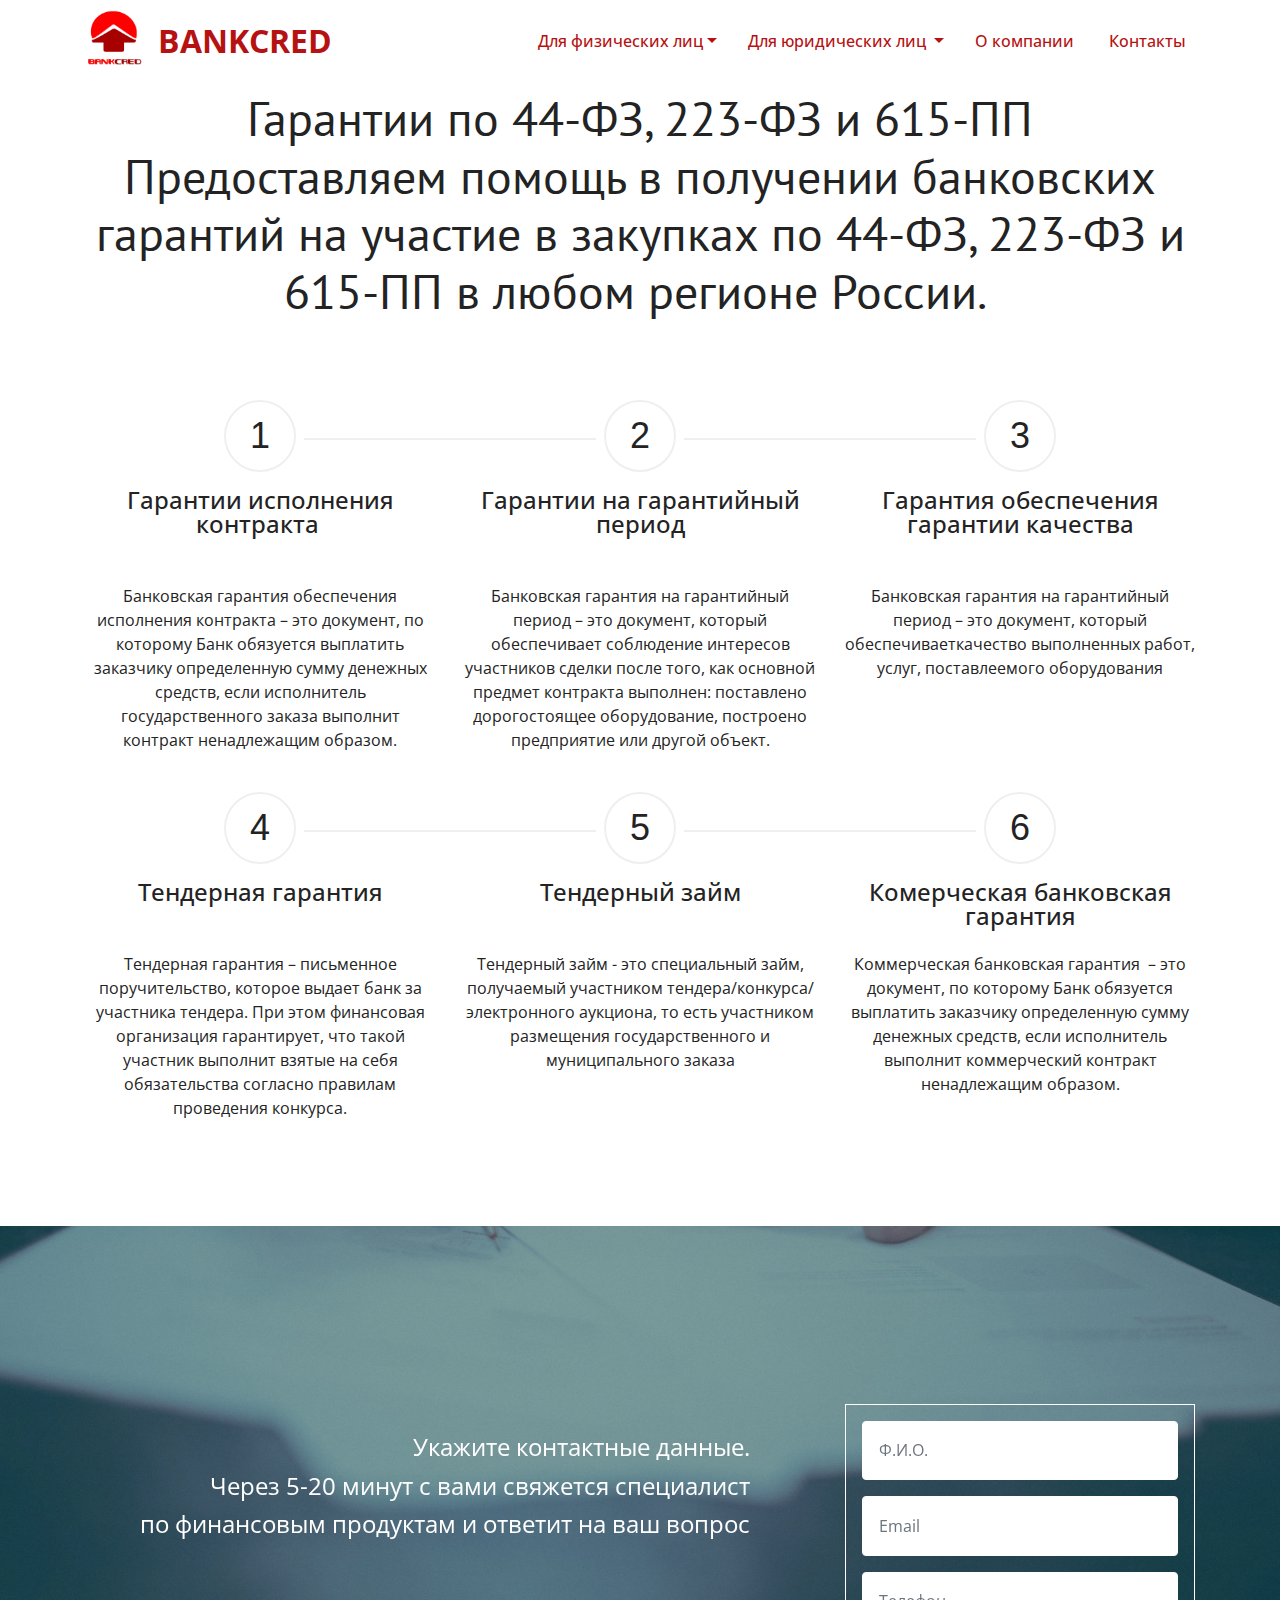
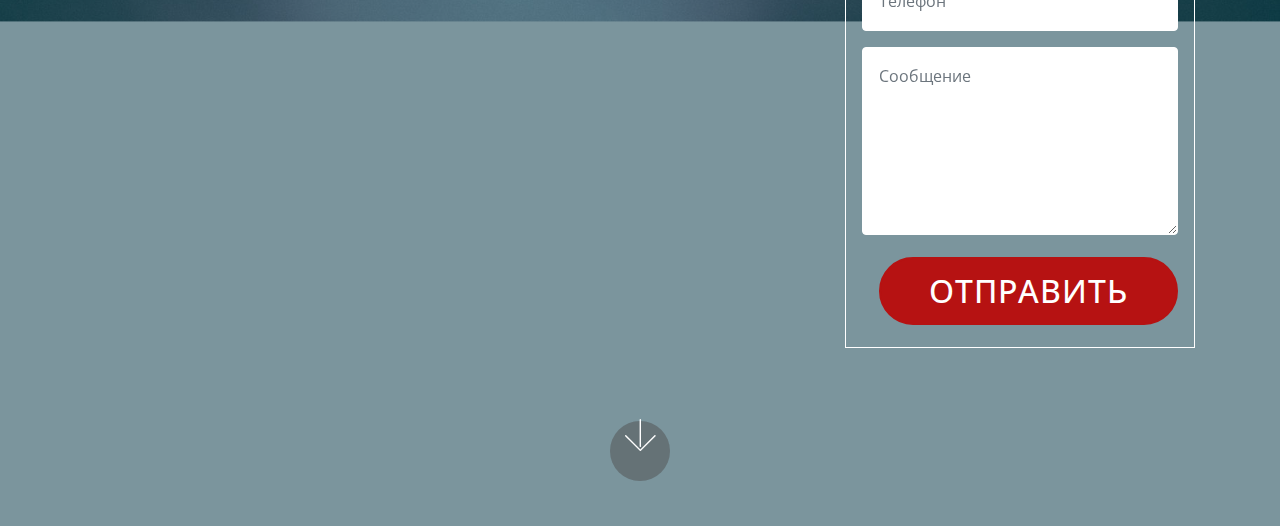
==== commit 73db83e2: "create github pages" ====
--- a/bankgarantees.html
+++ b/bankgarantees.html
@@ -1,24 +1,22 @@
 <!DOCTYPE html>
-<html  >
+<html >
 <head>
-  <!-- Site made with Mobirise Website Builder v4.11.3, https://mobirise.com -->
+  <!-- Site made with Mobirise Website Builder v4.6.4, https://mobirise.com -->
   <meta charset="UTF-8">
   <meta http-equiv="X-UA-Compatible" content="IE=edge">
-  <meta name="generator" content="Mobirise v4.11.3, mobirise.com">
+  <meta name="generator" content="Mobirise v4.6.4, mobirise.com">
   <meta name="viewport" content="width=device-width, initial-scale=1, minimum-scale=1">
   <link rel="shortcut icon" href="assets/images/1-96x96.png" type="image/x-icon">
   <meta name="description" content="">
-  
   <title>BankCred - Банковские гарантии</title>
   <link rel="stylesheet" href="assets/web/assets/mobirise-icons/mobirise-icons.css">
-  <link rel="stylesheet" href="assets/web/assets/mobirise-icons2/mobirise2.css">
+  <link rel="stylesheet" href="assets/tether/tether.min.css">
   <link rel="stylesheet" href="assets/bootstrap/css/bootstrap.min.css">
   <link rel="stylesheet" href="assets/bootstrap/css/bootstrap-grid.min.css">
   <link rel="stylesheet" href="assets/bootstrap/css/bootstrap-reboot.min.css">
-  <link rel="stylesheet" href="assets/tether/tether.min.css">
   <link rel="stylesheet" href="assets/dropdown/css/style.css">
   <link rel="stylesheet" href="assets/theme/css/style.css">
-  <link rel="preload" as="style" href="assets/mobirise/css/mbr-additional.css"><link rel="stylesheet" href="assets/mobirise/css/mbr-additional.css" type="text/css">
+  <link rel="stylesheet" href="assets/mobirise/css/mbr-additional.css" type="text/css">
   
   
   
@@ -60,7 +58,7 @@
     </nav>
 </section>
 
-<section class="engine"><a href="https://mobirise.info/k">how to develop your own website</a></section><section class="step2 cid-rHNkxUbQtf" id="step2-c">
+<section class="engine"><a href="https://mobirise.ws/j">design own website</a></section><section class="step2 cid-rHNkxUbQtf" id="step2-c">
 
     
 
@@ -190,7 +188,7 @@
                 <div class="form-container">
                     <div class="media-container-column" data-form-type="formoid">
                         <!---Formbuilder Form--->
-                        <form action="https://mobirise.com/" method="POST" class="mbr-form form-with-styler" data-form-title="Mobirise Form"><input type="hidden" name="email" data-form-email="true" value="pO7kcsTpYhIQNvqwbjmgaB/+DO9U1n4OhLAc3SqmF/vE5QjM8/lZtUV0wTfQQYAG2y0/uoO802zD52jsYmv5XlW+Yu9QUCCVnLFAp8DqKsV9IHlPa+q/Irt/q0oVUUEE">
+                        <form action="https://mobirise.com/" method="POST" class="mbr-form form-with-styler" data-form-title="Mobirise Form"><input type="hidden" name="email" data-form-email="true" value="FyAS1GXRhO74WUzIGmfTHEwjbL6TUsmEoqh1bXzhbmFdfv52Qi+xqMQ0jk9TPaCh1OdpZ3va01XrWu2SrQETkbdslF7u0/p6uxX6c4hwYAENt3CWe+Q/YIQVXsq31qxT" data-form-field="Email">
                             <div class="row">
                                 <div hidden="hidden" data-form-alert="" class="alert alert-success col-12">Спасибо, мы скоро с Вами свяжемся!</div>
                                 <div hidden="hidden" data-form-alert-danger="" class="alert alert-danger col-12">
@@ -229,13 +227,12 @@
 
   <script src="assets/web/assets/jquery/jquery.min.js"></script>
   <script src="assets/popper/popper.min.js"></script>
+  <script src="assets/tether/tether.min.js"></script>
   <script src="assets/bootstrap/js/bootstrap.min.js"></script>
-  <script src="assets/smoothscroll/smooth-scroll.js"></script>
-  <script src="assets/tether/tether.min.js"></script>
+  <script src="assets/dropdown/js/script.min.js"></script>
   <script src="assets/touchswipe/jquery.touch-swipe.min.js"></script>
   <script src="assets/parallax/jarallax.min.js"></script>
-  <script src="assets/dropdown/js/nav-dropdown.js"></script>
-  <script src="assets/dropdown/js/navbar-dropdown.js"></script>
+  <script src="assets/smoothscroll/smooth-scroll.js"></script>
   <script src="assets/theme/js/script.js"></script>
   <script src="assets/formoid/formoid.min.js"></script>
   
--- a/assets/web/assets/mobirise-icons/mobirise-icons.css
+++ b/assets/web/assets/mobirise-icons/mobirise-icons.css
@@ -7,7 +7,6 @@
     url('mobirise-icons.svg?spat4u#MobiriseIcons') format('svg');
   font-weight: normal;
   font-style: normal;
-  font-display: swap;
 }
 
 [class^="mbri-"], [class*=" mbri-"] {
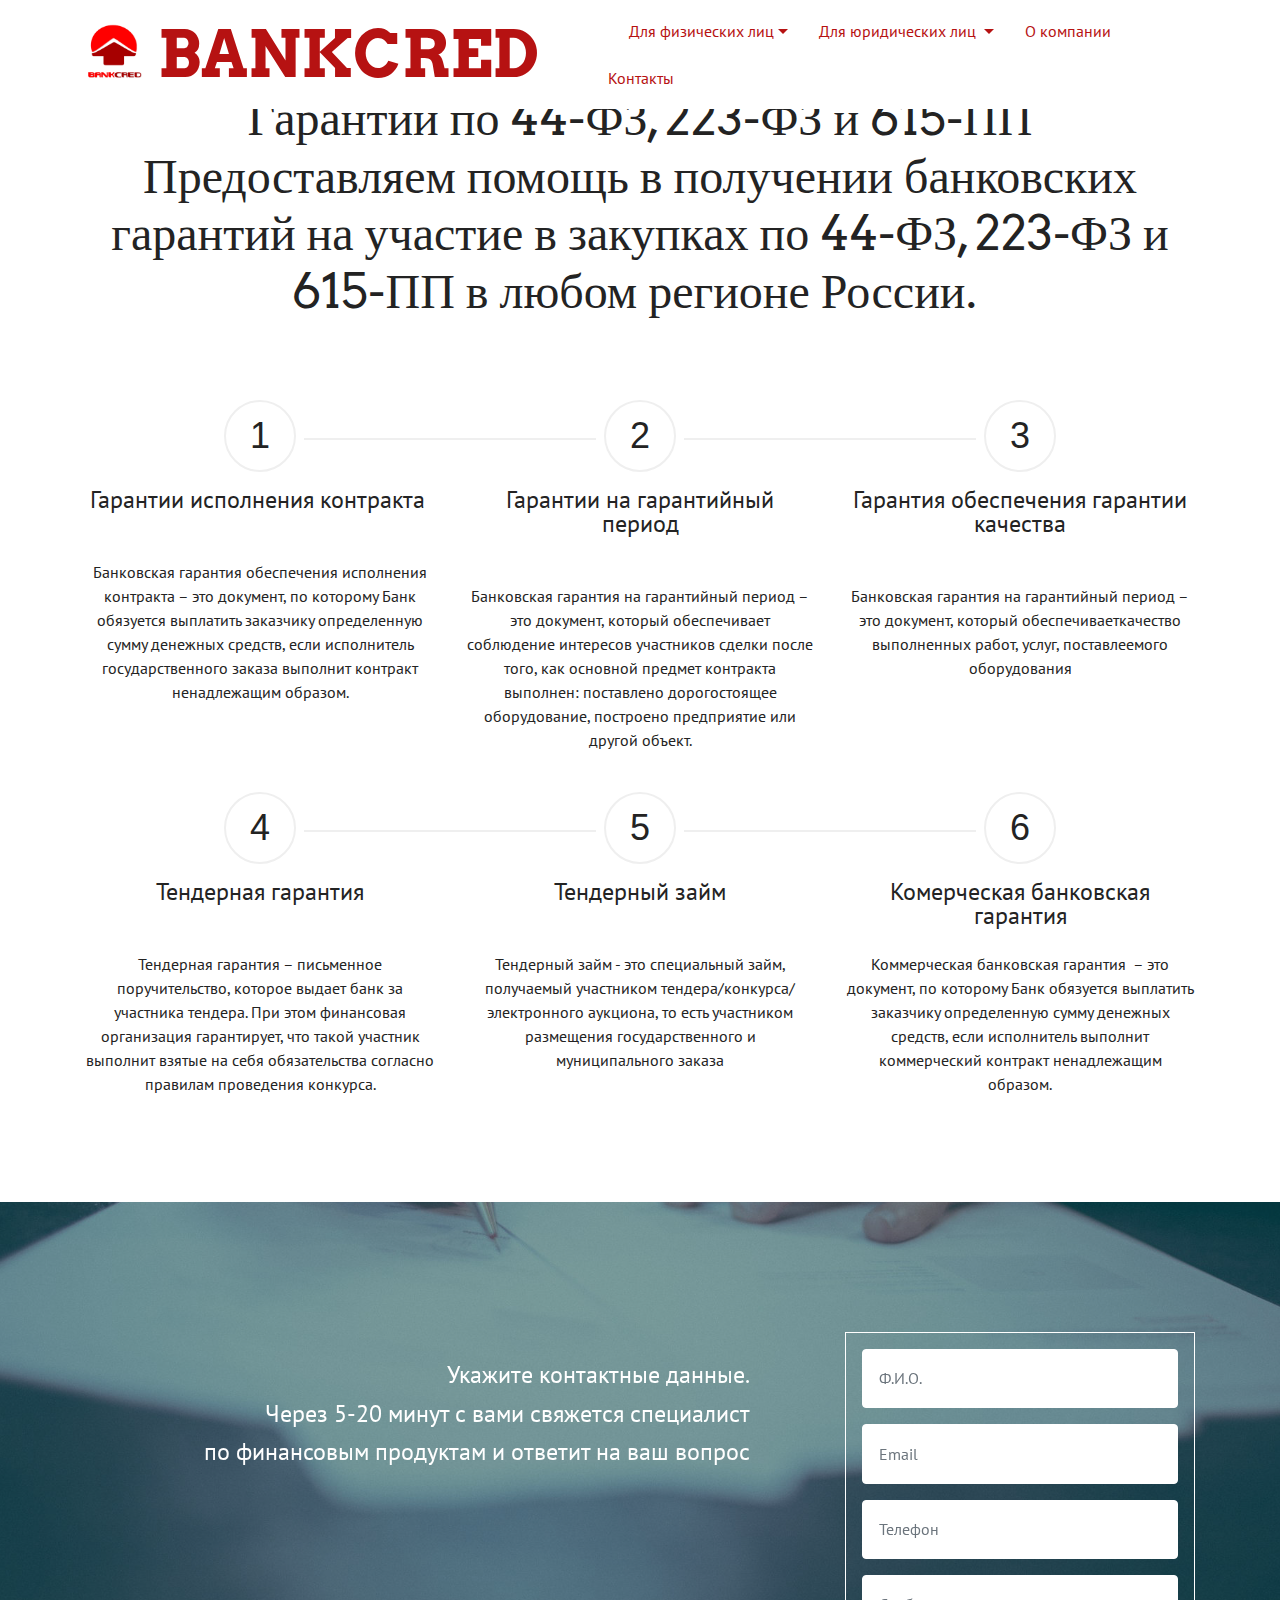
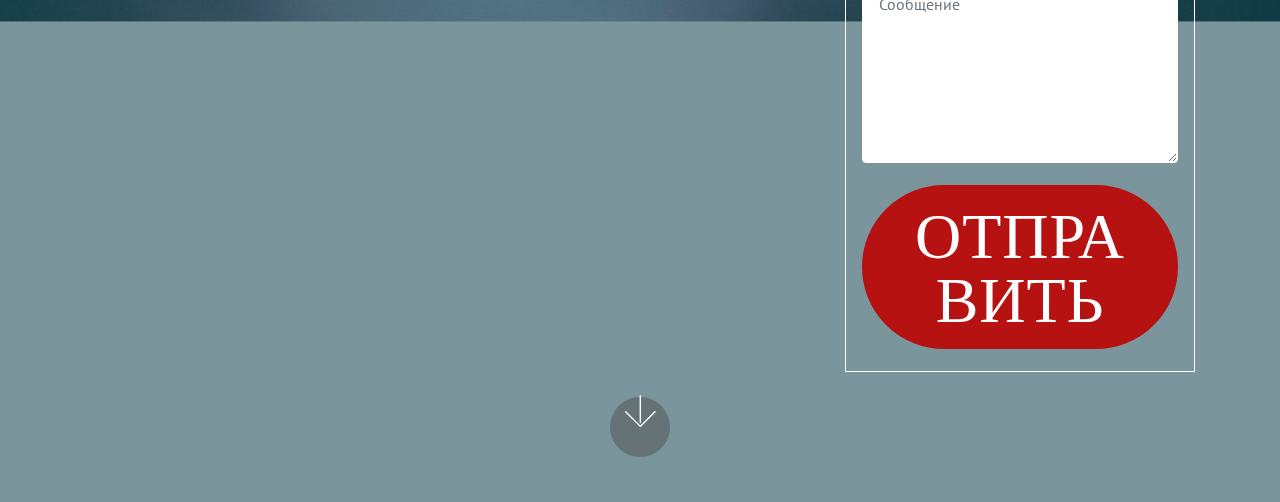
==== commit 7dcd7be7: "create github pages" ====
--- a/bankgarantees.html
+++ b/bankgarantees.html
@@ -58,7 +58,7 @@
     </nav>
 </section>
 
-<section class="engine"><a href="https://mobirise.ws/j">design own website</a></section><section class="step2 cid-rHNkxUbQtf" id="step2-c">
+<section class="engine"><a href="https://mobirise.ws/h">how to make your own website</a></section><section class="step2 cid-rHNkxUbQtf" id="step2-c">
 
     
 
@@ -188,7 +188,7 @@
                 <div class="form-container">
                     <div class="media-container-column" data-form-type="formoid">
                         <!---Formbuilder Form--->
-                        <form action="https://mobirise.com/" method="POST" class="mbr-form form-with-styler" data-form-title="Mobirise Form"><input type="hidden" name="email" data-form-email="true" value="FyAS1GXRhO74WUzIGmfTHEwjbL6TUsmEoqh1bXzhbmFdfv52Qi+xqMQ0jk9TPaCh1OdpZ3va01XrWu2SrQETkbdslF7u0/p6uxX6c4hwYAENt3CWe+Q/YIQVXsq31qxT" data-form-field="Email">
+                        <form action="https://mobirise.com/" method="POST" class="mbr-form form-with-styler" data-form-title="Mobirise Form"><input type="hidden" name="email" data-form-email="true" value="lvEkZnSjO3M1ZiiV62LdyDnQS1tjZIg7uV8rSWirDIhU5aA4BRVJQY1IG92QU0QM+S2gw0VjuJiT1JdeCZGub3BLSg3jOyE0NDEfHsXm+SE7FxeBXBDyRvbbXUOusueq" data-form-field="Email">
                             <div class="row">
                                 <div hidden="hidden" data-form-alert="" class="alert alert-success col-12">Спасибо, мы скоро с Вами свяжемся!</div>
                                 <div hidden="hidden" data-form-alert-danger="" class="alert alert-danger col-12">
--- a/assets/mobirise/css/mbr-additional.css
+++ b/assets/mobirise/css/mbr-additional.css
@@ -1,5 +1,5 @@
+@import url(https://fonts.googleapis.com/css?family=Arvo:400,400i,700,700i);
 @import url(https://fonts.googleapis.com/css?family=PT+Sans:400,400i,700,700i);
-@import url(https://fonts.googleapis.com/css?family=Open+Sans:300,300i,400,400i,600,600i,700,700i,800,800i);
 
 
 
@@ -21,35 +21,35 @@
   line-height: 1.6;
 }
 .display-1 {
-  font-family: 'PT Sans', sans-serif;
+  font-family: 'Arvo', serif;
   font-size: 4.25rem;
 }
 .display-1 > .mbr-iconfont {
   font-size: 6.8rem;
 }
 .display-2 {
-  font-family: 'PT Sans', sans-serif;
+  font-family: 'Arvo', serif;
   font-size: 3rem;
 }
 .display-2 > .mbr-iconfont {
   font-size: 4.8rem;
 }
 .display-4 {
-  font-family: 'Open Sans', sans-serif;
-  font-size: 2rem;
+  font-family: 'Arvo', serif;
+  font-size: 4rem;
 }
 .display-4 > .mbr-iconfont {
-  font-size: 3.2rem;
+  font-size: 6.4rem;
 }
 .display-5 {
-  font-family: 'Open Sans', sans-serif;
+  font-family: 'PT Sans', sans-serif;
   font-size: 1.5rem;
 }
 .display-5 > .mbr-iconfont {
   font-size: 2.4rem;
 }
 .display-7 {
-  font-family: 'Open Sans', sans-serif;
+  font-family: 'PT Sans', sans-serif;
   font-size: 1rem;
 }
 .display-7 > .mbr-iconfont {
@@ -72,9 +72,9 @@
     line-height: calc( 1.4 * (1.7rem + (3 - 1.7) * ((100vw - 20rem) / (48 - 20))));
   }
   .display-4 {
-    font-size: 1.6rem;
-    font-size: calc( 1.35rem + (2 - 1.35) * ((100vw - 20rem) / (48 - 20)));
-    line-height: calc( 1.4 * (1.35rem + (2 - 1.35) * ((100vw - 20rem) / (48 - 20))));
+    font-size: 3.2rem;
+    font-size: calc( 2.05rem + (4 - 2.05) * ((100vw - 20rem) / (48 - 20)));
+    line-height: calc( 1.4 * (2.05rem + (4 - 2.05) * ((100vw - 20rem) / (48 - 20))));
   }
   .display-5 {
     font-size: 1.2rem;
@@ -654,7 +654,7 @@
   background-color: #f5f5f5;
   box-shadow: none;
   color: #565656;
-  font-family: 'Open Sans', sans-serif;
+  font-family: 'PT Sans', sans-serif;
   font-size: 1rem;
   line-height: 1.43;
   min-height: 3.5em;
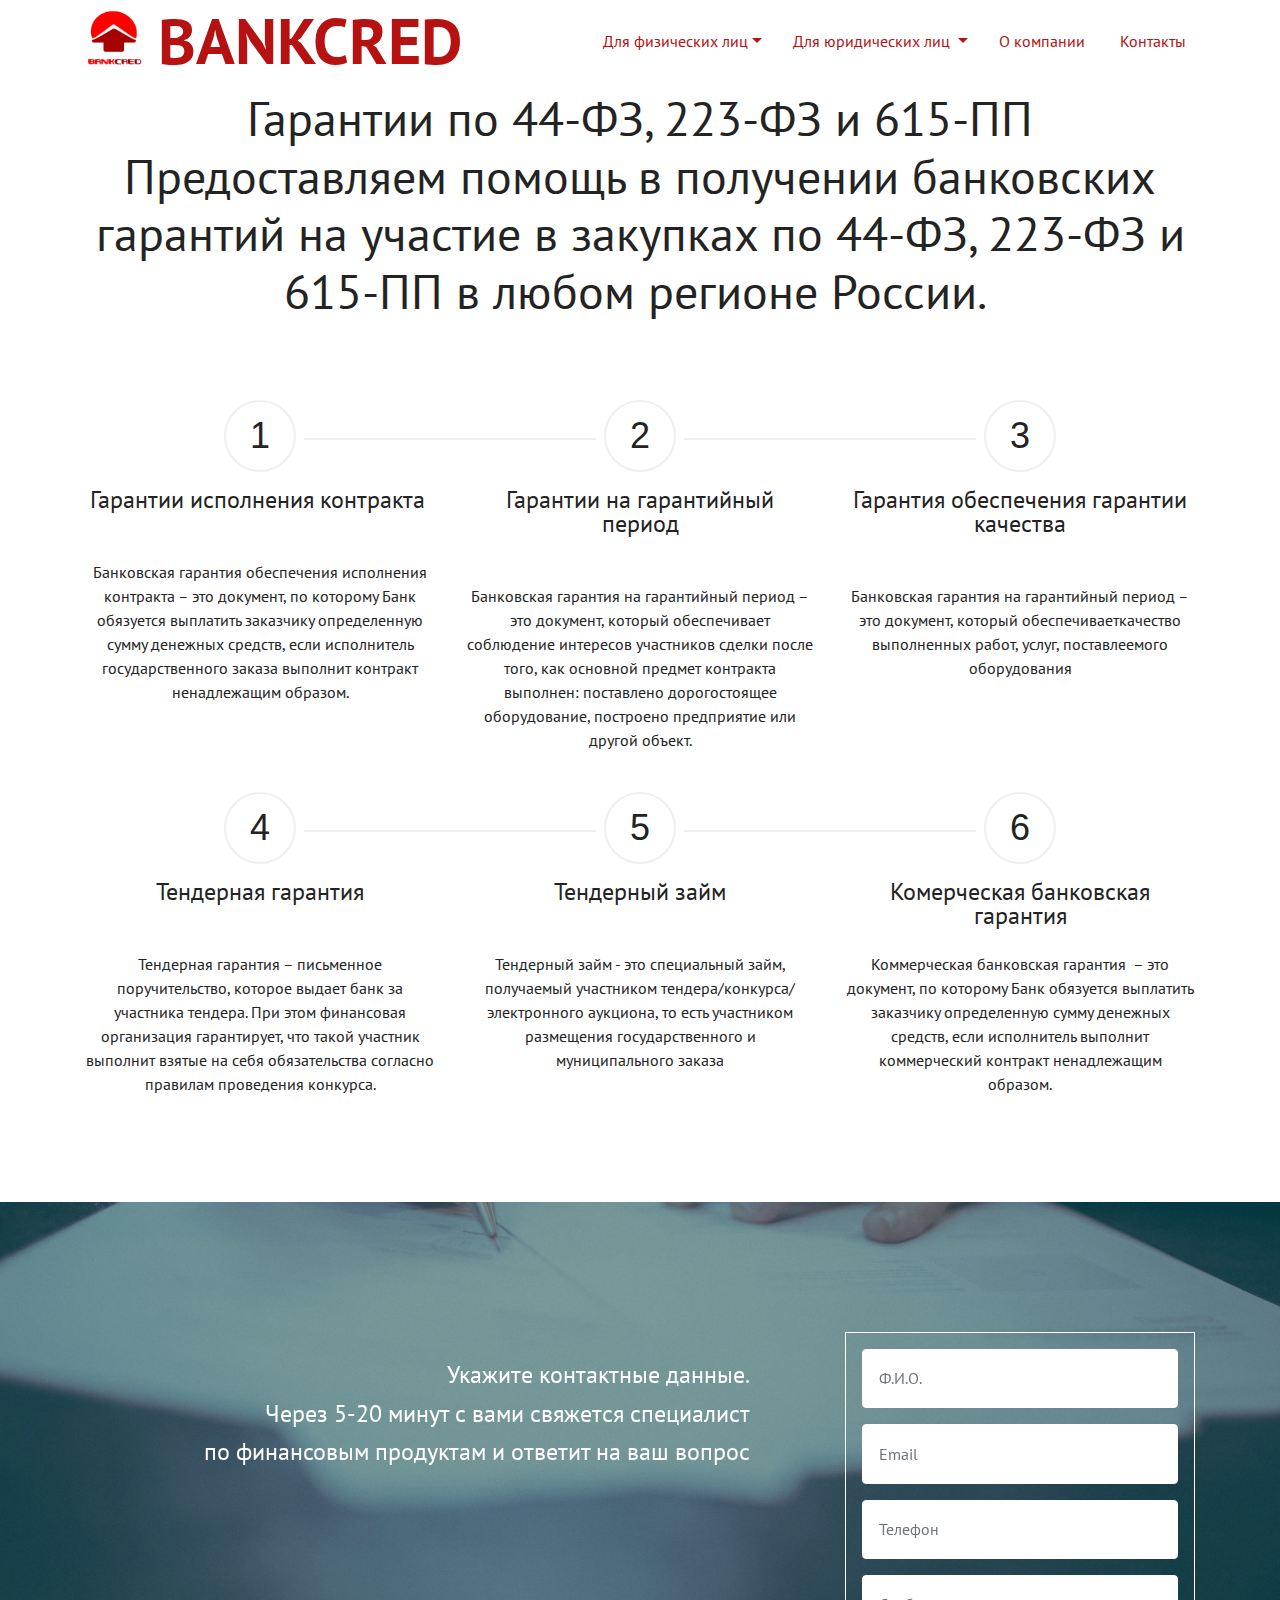
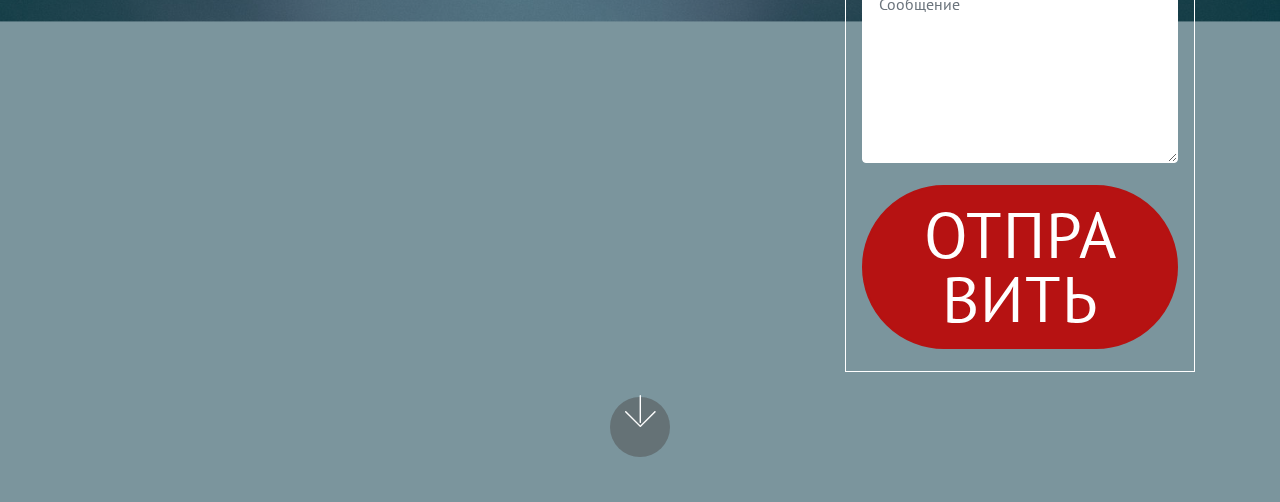
==== commit 956eed12: "create github pages" ====
--- a/bankgarantees.html
+++ b/bankgarantees.html
@@ -58,7 +58,7 @@
     </nav>
 </section>
 
-<section class="engine"><a href="https://mobirise.ws/h">how to make your own website</a></section><section class="step2 cid-rHNkxUbQtf" id="step2-c">
+<section class="engine"><a href="https://mobirise.ws/e">best web creation software</a></section><section class="step2 cid-rHNkxUbQtf" id="step2-c">
 
     
 
@@ -188,7 +188,7 @@
                 <div class="form-container">
                     <div class="media-container-column" data-form-type="formoid">
                         <!---Formbuilder Form--->
-                        <form action="https://mobirise.com/" method="POST" class="mbr-form form-with-styler" data-form-title="Mobirise Form"><input type="hidden" name="email" data-form-email="true" value="lvEkZnSjO3M1ZiiV62LdyDnQS1tjZIg7uV8rSWirDIhU5aA4BRVJQY1IG92QU0QM+S2gw0VjuJiT1JdeCZGub3BLSg3jOyE0NDEfHsXm+SE7FxeBXBDyRvbbXUOusueq" data-form-field="Email">
+                        <form action="https://mobirise.com/" method="POST" class="mbr-form form-with-styler" data-form-title="Mobirise Form"><input type="hidden" name="email" data-form-email="true" value="b1+GvCyMUK05JDIsCRzieyA4g8lVMROe8DrwqfsFwZxP/xOLMBVS7Ad+t24zQ79+3lsmWVFdjN+UoGrb4xzmIZs06nS+UD1TLC9lCzkMurM/hH1Z8QzrYaaMu0+nDcGP" data-form-field="Email">
                             <div class="row">
                                 <div hidden="hidden" data-form-alert="" class="alert alert-success col-12">Спасибо, мы скоро с Вами свяжемся!</div>
                                 <div hidden="hidden" data-form-alert-danger="" class="alert alert-danger col-12">
--- a/assets/mobirise/css/mbr-additional.css
+++ b/assets/mobirise/css/mbr-additional.css
@@ -1,4 +1,3 @@
-@import url(https://fonts.googleapis.com/css?family=Arvo:400,400i,700,700i);
 @import url(https://fonts.googleapis.com/css?family=PT+Sans:400,400i,700,700i);
 
 
@@ -21,21 +20,21 @@
   line-height: 1.6;
 }
 .display-1 {
-  font-family: 'Arvo', serif;
+  font-family: 'PT Sans', sans-serif;
   font-size: 4.25rem;
 }
 .display-1 > .mbr-iconfont {
   font-size: 6.8rem;
 }
 .display-2 {
-  font-family: 'Arvo', serif;
+  font-family: 'PT Sans', sans-serif;
   font-size: 3rem;
 }
 .display-2 > .mbr-iconfont {
   font-size: 4.8rem;
 }
 .display-4 {
-  font-family: 'Arvo', serif;
+  font-family: 'PT Sans', sans-serif;
   font-size: 4rem;
 }
 .display-4 > .mbr-iconfont {
